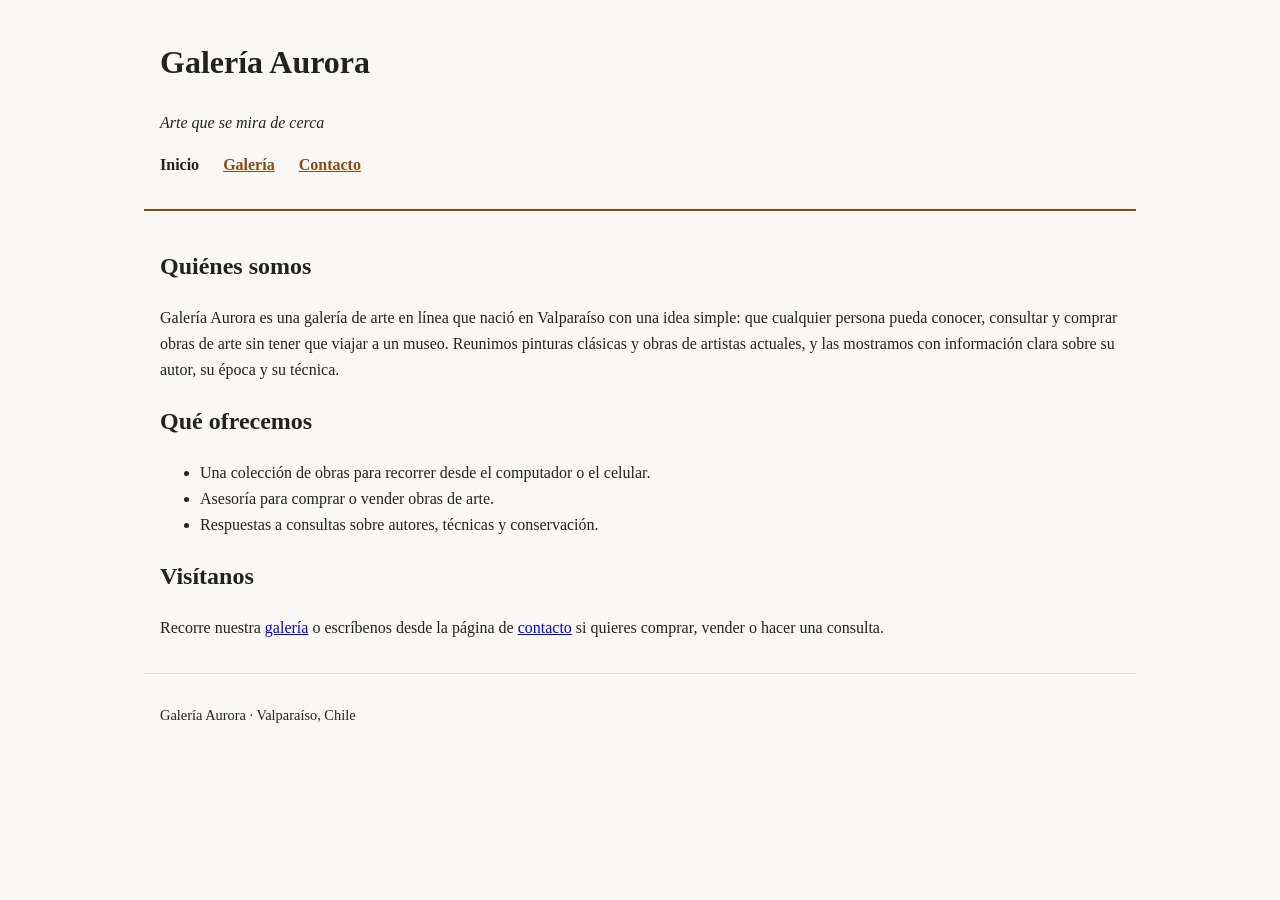
==== index.html @ aa17c571 "feat: sitio Galería Aurora (inicio, galería y contacto)" ====
<!DOCTYPE html>
<html lang="es">
<head>
  <meta charset="UTF-8">
  <meta name="viewport" content="width=device-width, initial-scale=1.0">
  <title>Galería Aurora | Inicio</title>
  <link rel="stylesheet" href="css/estilos.css">
</head>
<body>
  <header>
    <h1>Galería Aurora</h1>
    <p class="lema">Arte que se mira de cerca</p>
    <nav>
      <ul>
        <li><a href="index.html" aria-current="page">Inicio</a></li>
        <li><a href="galeria.html">Galería</a></li>
        <li><a href="contacto.html">Contacto</a></li>
      </ul>
    </nav>
  </header>

  <main>
    <section>
      <h2>Quiénes somos</h2>
      <p>
        Galería Aurora es una galería de arte en línea que nació en Valparaíso con una idea simple:
        que cualquier persona pueda conocer, consultar y comprar obras de arte sin tener que viajar
        a un museo. Reunimos pinturas clásicas y obras de artistas actuales, y las mostramos con
        información clara sobre su autor, su época y su técnica.
      </p>
    </section>

    <section>
      <h2>Qué ofrecemos</h2>
      <ul>
        <li>Una colección de obras para recorrer desde el computador o el celular.</li>
        <li>Asesoría para comprar o vender obras de arte.</li>
        <li>Respuestas a consultas sobre autores, técnicas y conservación.</li>
      </ul>
    </section>

    <section>
      <h2>Visítanos</h2>
      <p>
        Recorre nuestra <a href="galeria.html">galería</a> o escríbenos desde la página de
        <a href="contacto.html">contacto</a> si quieres comprar, vender o hacer una consulta.
      </p>
    </section>
  </main>

  <footer>
    <p>Galería Aurora · Valparaíso, Chile</p>
  </footer>
</body>
</html>
---- css/estilos.css ----
body {
  margin: 0;
  font-family: Georgia, "Times New Roman", serif;
  color: #222;
  background: #faf8f4;
  line-height: 1.6;
}

header, main, footer {
  max-width: 960px;
  margin: 0 auto;
  padding: 16px;
}

header {
  border-bottom: 2px solid #8a4a12;
}

.lema {
  margin-top: 0;
  font-style: italic;
}

nav ul {
  display: flex;
  gap: 24px;
  padding: 0;
  list-style: none;
}

nav a {
  color: #8a4a12;
  font-weight: bold;
}

nav a[aria-current="page"] {
  color: #222;
  text-decoration: none;
}

.obras {
  display: grid;
  grid-template-columns: repeat(auto-fit, minmax(220px, 1fr));
  gap: 24px;
}

figure {
  margin: 0;
}

figure img {
  width: 100%;
  height: 240px;
  object-fit: cover;
}

figcaption {
  font-size: 0.9em;
}

form {
  display: flex;
  flex-direction: column;
  gap: 8px;
  max-width: 480px;
}

input, select, textarea, button {
  font: inherit;
  padding: 8px;
}

button {
  align-self: flex-start;
  background: #8a4a12;
  color: #fff;
  border: none;
  cursor: pointer;
}

footer {
  font-size: 0.9em;
  border-top: 1px solid #ddd;
}
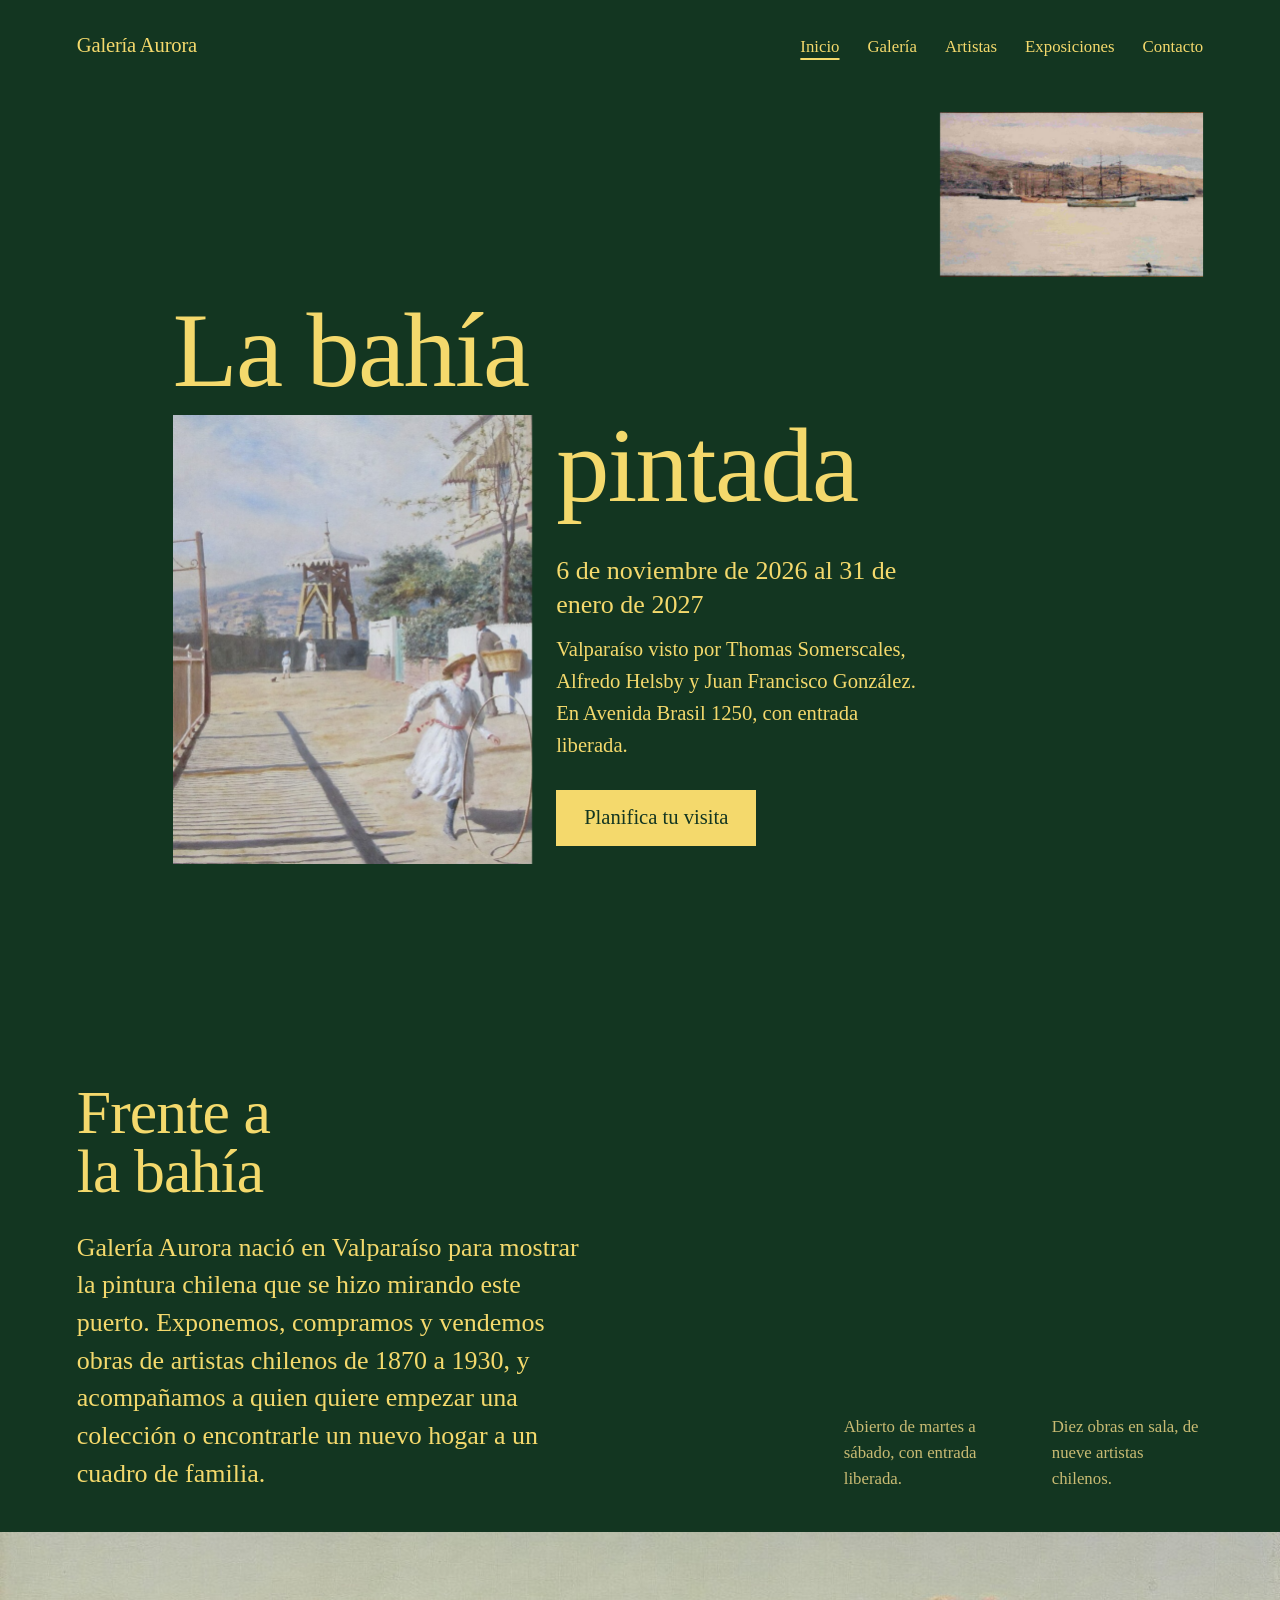
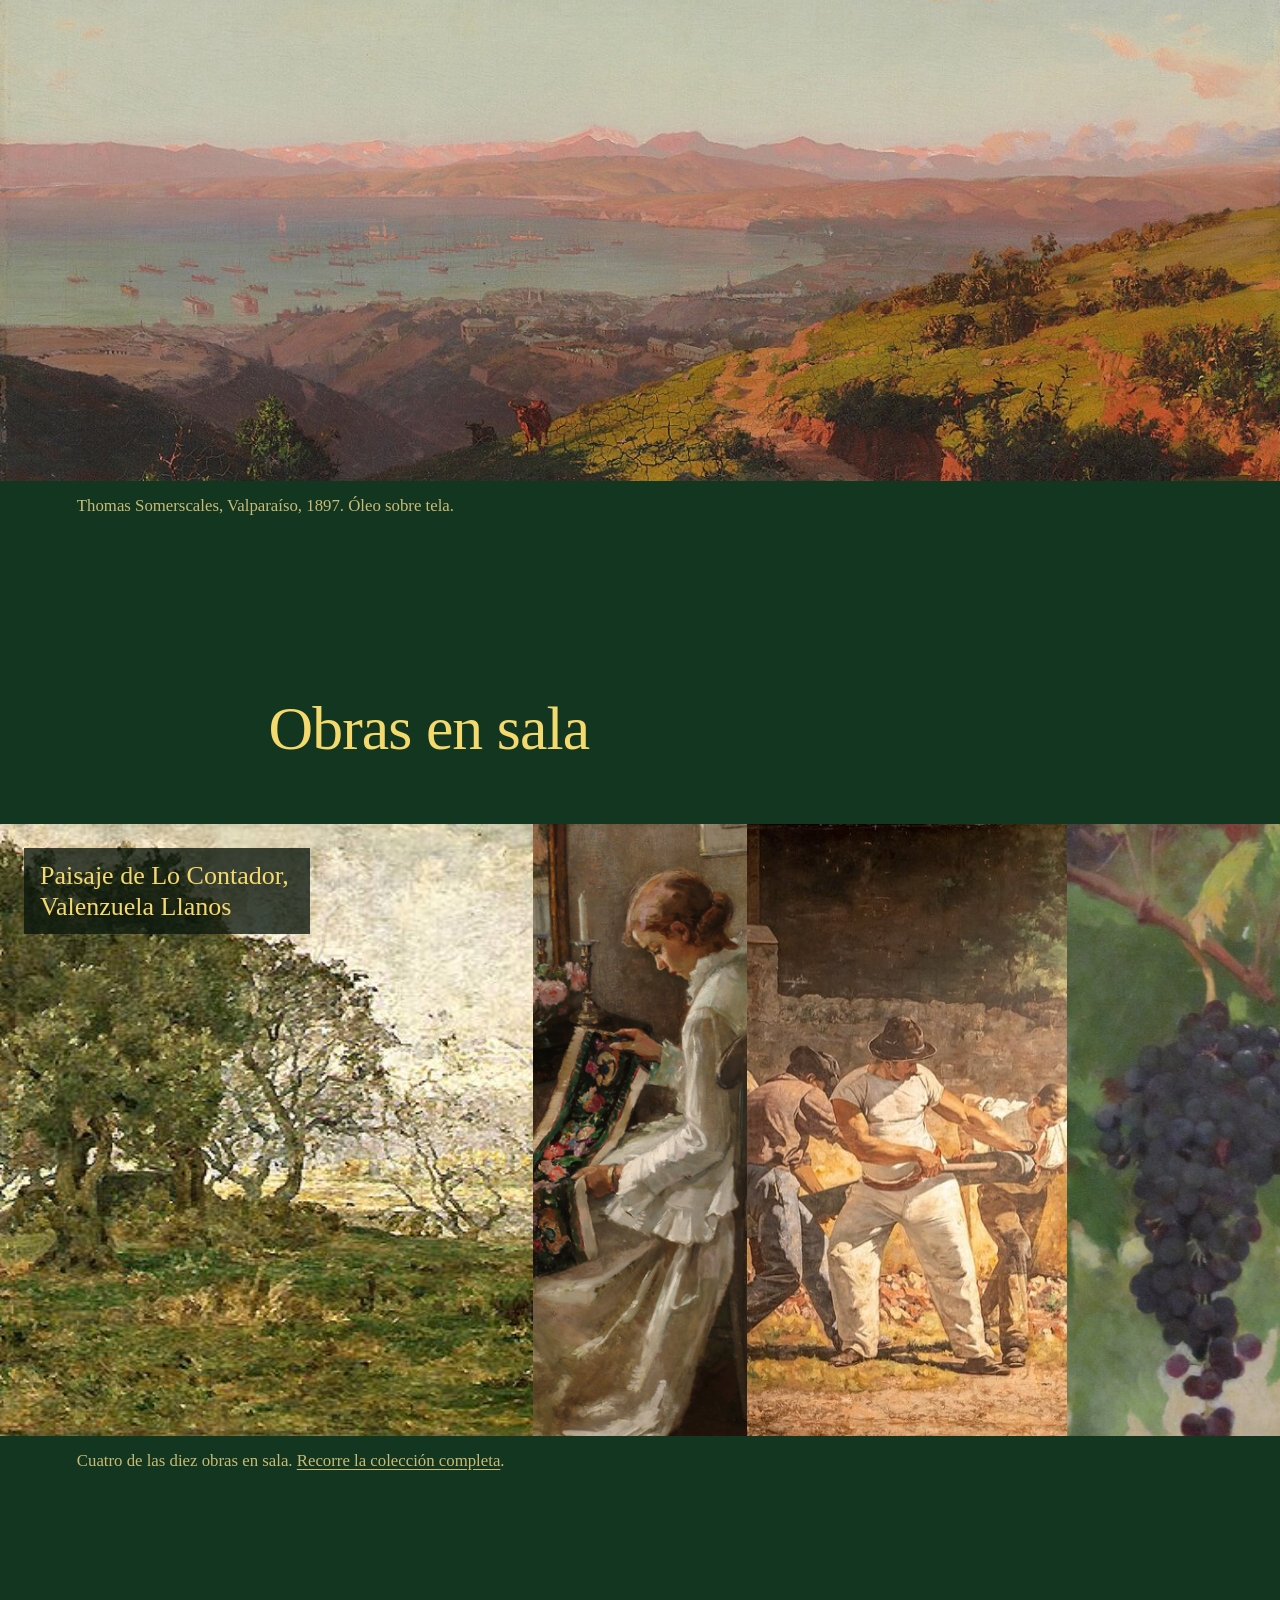
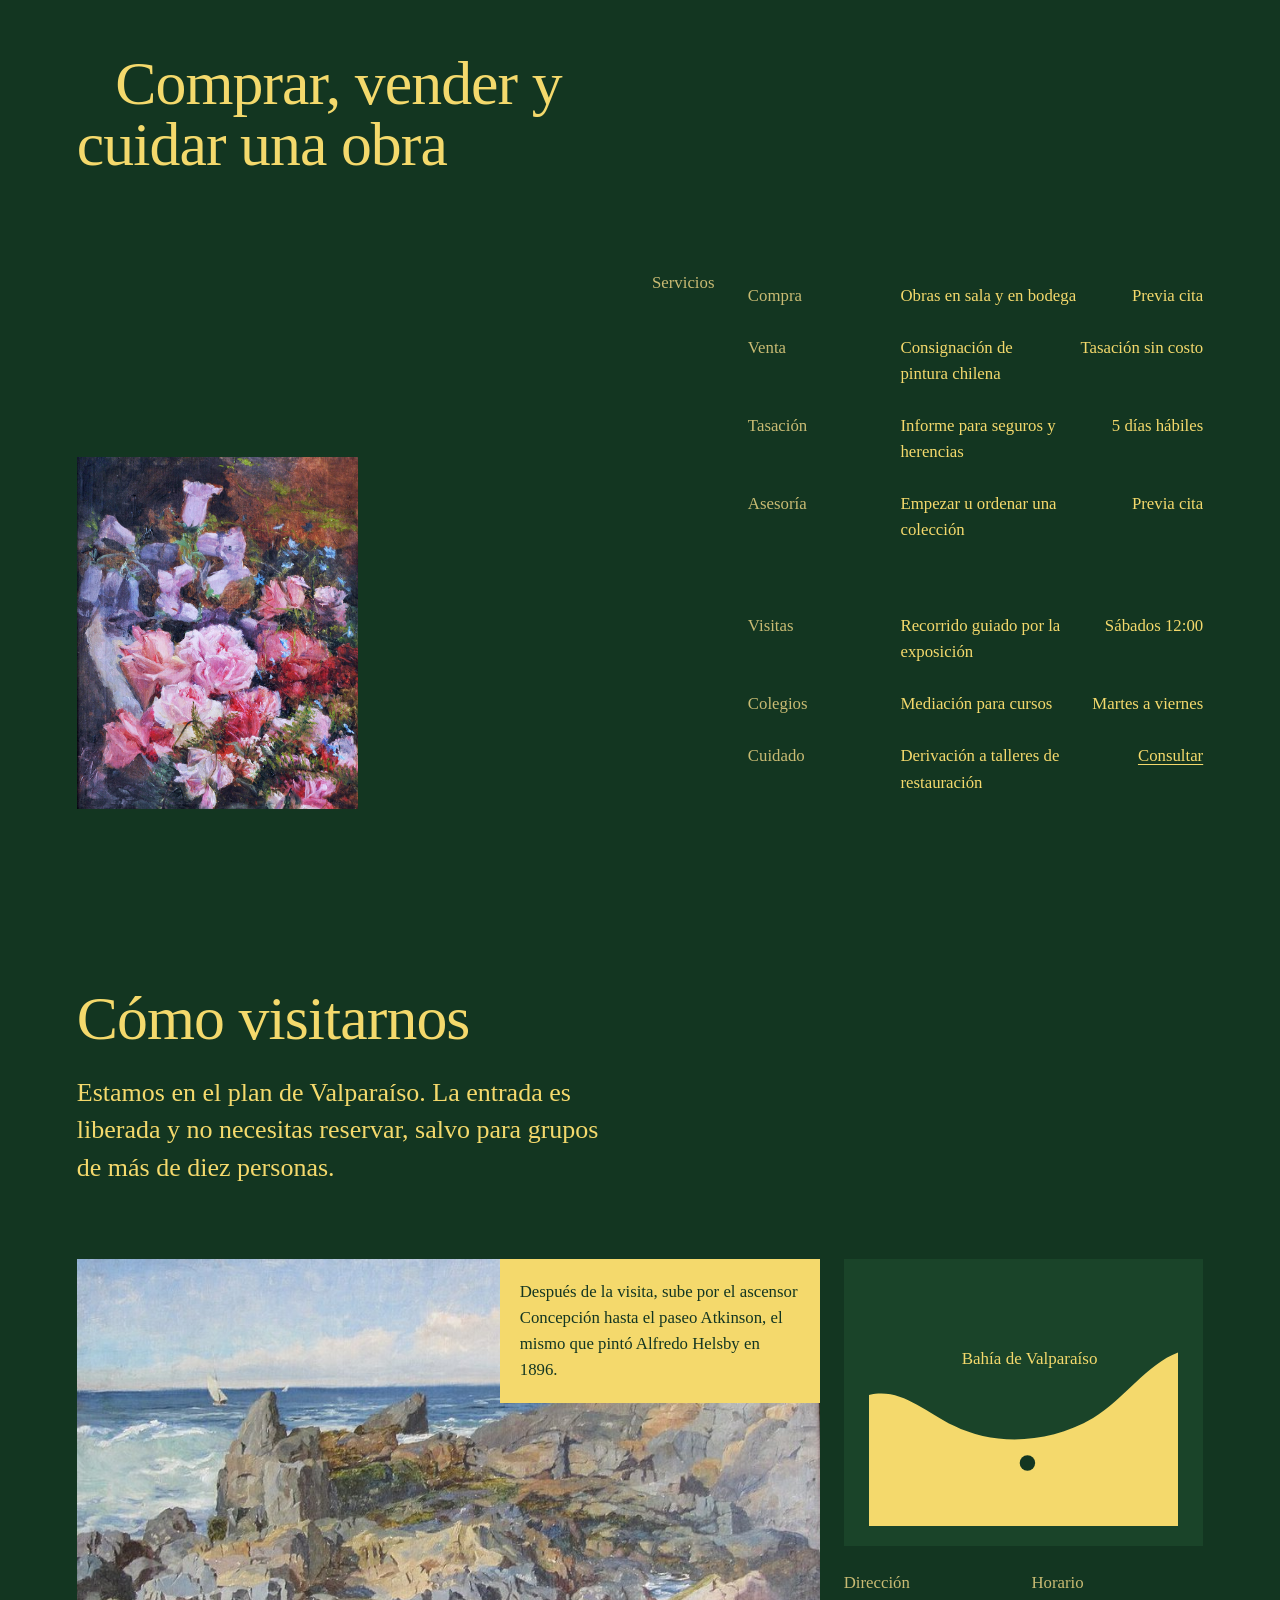
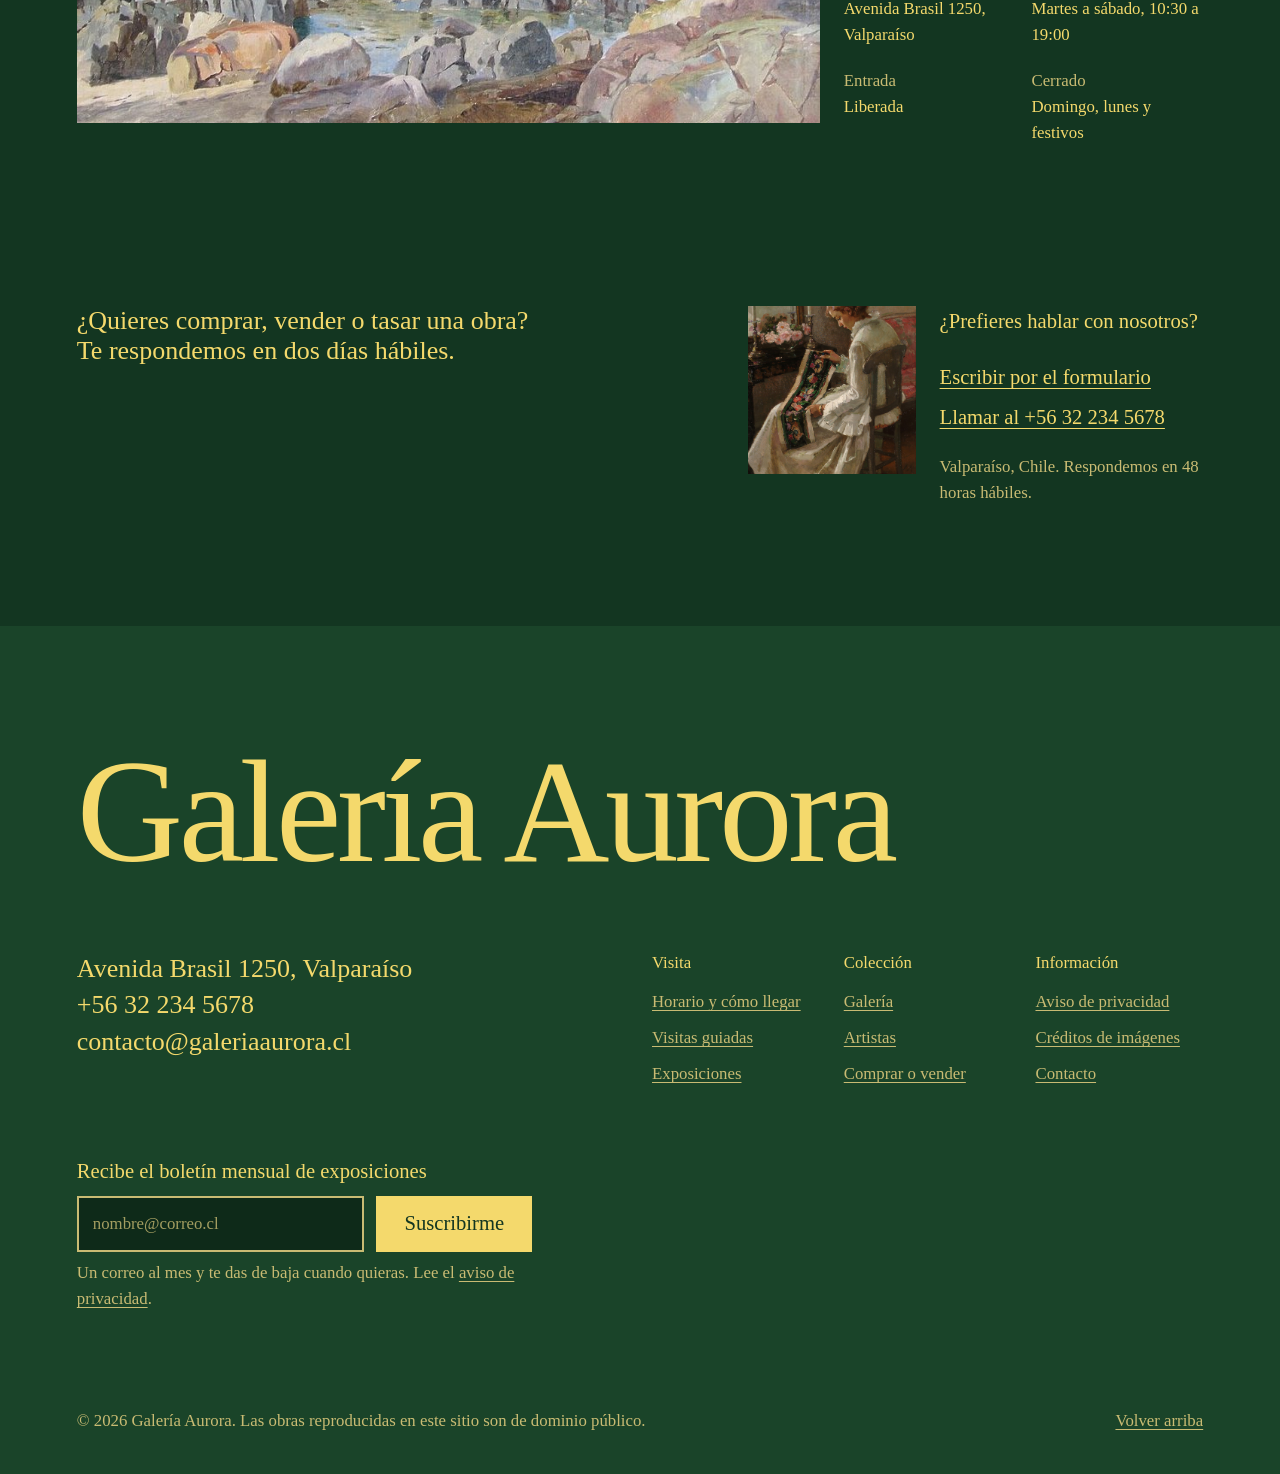
==== commit 2ee64119: "feat: sitio de cinco páginas con pintura chilena y formulario completo" ====
--- a/index.html
+++ b/index.html
@@ -3,53 +3,218 @@
 <head>
   <meta charset="UTF-8">
   <meta name="viewport" content="width=device-width, initial-scale=1.0">
+  <meta name="description" content="Galería Aurora, galería de pintura chilena en Valparaíso. Exposición actual: La bahía pintada, con obras de Somerscales, Helsby y Juan Francisco González.">
   <title>Galería Aurora | Inicio</title>
+  <link rel="preload" href="fuentes/sentient-300.woff2" as="font" type="font/woff2" crossorigin>
   <link rel="stylesheet" href="css/estilos.css">
 </head>
 <body>
-  <header>
-    <h1>Galería Aurora</h1>
-    <p class="lema">Arte que se mira de cerca</p>
-    <nav>
+  <a class="saltar" href="#contenido">Saltar al contenido</a>
+
+  <header class="barra" id="arriba">
+    <a class="marca" href="index.html">Galería Aurora</a>
+    <nav aria-label="Menú principal">
       <ul>
         <li><a href="index.html" aria-current="page">Inicio</a></li>
         <li><a href="galeria.html">Galería</a></li>
+        <li><a href="artistas.html">Artistas</a></li>
+        <li><a href="exposiciones.html">Exposiciones</a></li>
         <li><a href="contacto.html">Contacto</a></li>
       </ul>
     </nav>
   </header>
 
-  <main>
-    <section>
-      <h2>Quiénes somos</h2>
-      <p>
-        Galería Aurora es una galería de arte en línea que nació en Valparaíso con una idea simple:
-        que cualquier persona pueda conocer, consultar y comprar obras de arte sin tener que viajar
-        a un museo. Reunimos pinturas clásicas y obras de artistas actuales, y las mostramos con
-        información clara sobre su autor, su época y su técnica.
-      </p>
-    </section>
-
-    <section>
-      <h2>Qué ofrecemos</h2>
-      <ul>
-        <li>Una colección de obras para recorrer desde el computador o el celular.</li>
-        <li>Asesoría para comprar o vender obras de arte.</li>
-        <li>Respuestas a consultas sobre autores, técnicas y conservación.</li>
+  <main id="contenido">
+    <!-- Portada: la exposición actual responde qué, cuándo y dónde -->
+    <section class="portada grid" aria-labelledby="titulo-portada">
+      <img class="portada-chica" src="img/gonzalez-valparaiso.jpg" width="800" height="416"
+        alt="Valparaíso, de Juan Francisco González: la bahía en calma con veleros anclados frente a los cerros, en tonos claros de rosa y gris">
+      <h1 id="titulo-portada">
+        <span class="linea"><span>La bahía</span></span>
+        <span class="linea linea-2"><span>pintada</span></span>
+      </h1>
+      <img class="portada-alta" src="img/helsby-paseo-atkinson.jpg" width="1200" height="900"
+        alt="El paseo Atkinson, de Alfredo Helsby: una niña de vestido blanco juega con un aro en un paseo soleado con baranda de fierro y la bahía al fondo">
+      <div class="portada-texto">
+        <p class="portada-fecha">6 de noviembre de 2026 al 31 de enero de 2027</p>
+        <p>Valparaíso visto por Thomas Somerscales, Alfredo Helsby y Juan Francisco González. En Avenida Brasil 1250, con entrada liberada.</p>
+        <a class="boton" href="#visita">Planifica tu visita</a>
+      </div>
+    </section>
+
+    <!-- Quiénes somos -->
+    <section class="intro entra" aria-labelledby="quienes">
+      <h2 id="quienes">Frente a la bahía</h2>
+      <div class="intro-cuerpo">
+        <p>
+          Galería Aurora nació en Valparaíso para mostrar la pintura chilena que se hizo mirando este puerto.
+          Exponemos, compramos y vendemos obras de artistas chilenos de 1870 a 1930, y acompañamos a quien
+          quiere empezar una colección o encontrarle un nuevo hogar a un cuadro de familia.
+        </p>
+        <ul class="intro-notas">
+          <li>Abierto de martes a sábado, con entrada liberada.</li>
+          <li>Diez obras en sala, de nueve artistas chilenos.</li>
+        </ul>
+      </div>
+      <figure class="panorama">
+        <img src="img/somerscales-valparaiso.jpg" width="1200" height="766" loading="lazy"
+          alt="Valparaíso, de Thomas Somerscales: vista desde los cerros al atardecer, con la ciudad y los barcos de la bahía bajo una cordillera rosada">
+        <figcaption>Thomas Somerscales, Valparaíso, 1897. Óleo sobre tela.</figcaption>
+      </figure>
+    </section>
+
+    <!-- Obras en sala -->
+    <section class="en-sala" aria-labelledby="titulo-sala">
+      <div class="grid entra">
+        <h2 id="titulo-sala">Obras en sala</h2>
+      </div>
+      <ul class="banda">
+        <li>
+          <a href="galeria.html#lo-contador">
+            <img src="img/valenzuela-llanos-lo-contador.jpg" width="652" height="365" loading="lazy"
+              alt="Paisaje de Lo Contador, de Alberto Valenzuela Llanos: árboles frondosos sobre un prado verde bajo un cielo nublado">
+          </a>
+          <p class="banda-titulo" aria-hidden="true">Paisaje de Lo Contador, Valenzuela Llanos</p>
+        </li>
+        <li>
+          <a href="galeria.html#bordadora">
+            <img src="img/magdalena-mira-bordadora.jpg" width="445" height="650" loading="lazy"
+              alt="La bordadora, de Magdalena Mira: una joven de vestido blanco, sentada de perfil, borda una tela negra con flores">
+          </a>
+        </li>
+        <li>
+          <a href="galeria.html#canteros">
+            <img src="img/lira-los-canteros.jpg" width="1070" height="646" loading="lazy"
+              alt="Los canteros, de Pedro Lira: hombres mueven bloques de piedra con una carretilla y una palanca junto a un muro, bajo el sol">
+          </a>
+        </li>
+        <li>
+          <a href="galeria.html#uvas">
+            <img src="img/celia-castro-uvas.jpg" width="615" height="800" loading="lazy"
+              alt="Uvas, de Celia Castro: un racimo de uvas negras cuelga de una parra entre hojas verdes">
+          </a>
+        </li>
       </ul>
-    </section>
-
-    <section>
-      <h2>Visítanos</h2>
-      <p>
-        Recorre nuestra <a href="galeria.html">galería</a> o escríbenos desde la página de
-        <a href="contacto.html">contacto</a> si quieres comprar, vender o hacer una consulta.
-      </p>
+      <p class="banda-pie">Cuatro de las diez obras en sala. <a href="galeria.html">Recorre la colección completa</a>.</p>
+    </section>
+
+    <!-- Servicios -->
+    <section class="servicios grid entra" aria-labelledby="titulo-servicios">
+      <h2 id="titulo-servicios">Comprar, vender y cuidar una obra</h2>
+      <img class="servicios-foto" src="img/aurora-mira-rosas.jpg" width="900" height="1287" loading="lazy"
+        alt="Rosas y campánulas, de Aurora Mira: un ramo de rosas rosadas y rojas con campánulas lilas sobre un fondo oscuro">
+      <p class="servicios-rotulo">Servicios</p>
+      <ul class="filas">
+        <li><span class="tipo">Compra</span><span>Obras en sala y en bodega</span><span class="valor">Previa cita</span></li>
+        <li><span class="tipo">Venta</span><span>Consignación de pintura chilena</span><span class="valor">Tasación sin costo</span></li>
+        <li><span class="tipo">Tasación</span><span>Informe para seguros y herencias</span><span class="valor">5 días hábiles</span></li>
+        <li><span class="tipo">Asesoría</span><span>Empezar u ordenar una colección</span><span class="valor">Previa cita</span></li>
+        <li><span class="tipo">Visitas</span><span>Recorrido guiado por la exposición</span><span class="valor">Sábados 12:00</span></li>
+        <li><span class="tipo">Colegios</span><span>Mediación para cursos</span><span class="valor">Martes a viernes</span></li>
+        <li><span class="tipo">Cuidado</span><span>Derivación a talleres de restauración</span><span class="valor"><a href="contacto.html">Consultar</a></span></li>
+      </ul>
+    </section>
+
+    <!-- Visita -->
+    <section class="visita grid entra" id="visita" aria-labelledby="titulo-visita">
+      <h2 id="titulo-visita">Cómo visitarnos</h2>
+      <p class="visita-lead">Estamos en el plan de Valparaíso. La entrada es liberada y no necesitas reservar, salvo para grupos de más de diez personas.</p>
+      <figure class="visita-foto">
+        <img src="img/valenzuela-llanos-marina.jpg" width="868" height="595" loading="lazy"
+          alt="Marina de Valparaíso, de Alberto Valenzuela Llanos: rocas grises y rosadas en la orilla, olas y un velero en el mar azul">
+        <p>Después de la visita, sube por el ascensor Concepción hasta el paseo Atkinson, el mismo que pintó Alfredo Helsby en 1896.</p>
+      </figure>
+      <div class="visita-lado">
+        <div class="mapa">
+          <svg viewBox="0 0 400 320" role="img" aria-labelledby="mapa-titulo">
+            <title id="mapa-titulo">Mapa simple de la bahía de Valparaíso con la ubicación de la galería en el plan</title>
+            <path d="M0 320 L0 150 C40 140 70 170 110 190 C160 215 230 215 290 180 C330 155 360 110 400 95 L400 320 Z" fill="#f4d96c"/>
+            <circle cx="205" cy="238" r="10" fill="#133621"/>
+            <text x="120" y="110" fill="#f4d96c" font-size="22" font-family="Sentient, Georgia, serif">Bahía de Valparaíso</text>
+          </svg>
+        </div>
+        <dl class="datos">
+          <div>
+            <dt>Dirección</dt>
+            <dd>Avenida Brasil 1250, Valparaíso</dd>
+          </div>
+          <div>
+            <dt>Horario</dt>
+            <dd>Martes a sábado, 10:30 a 19:00</dd>
+          </div>
+          <div>
+            <dt>Entrada</dt>
+            <dd>Liberada</dd>
+          </div>
+          <div>
+            <dt>Cerrado</dt>
+            <dd>Domingo, lunes y festivos</dd>
+          </div>
+        </dl>
+      </div>
+    </section>
+
+    <!-- Cierre con contacto -->
+    <section class="cierre grid entra" aria-label="Contacto rápido">
+      <p class="cierre-frase">¿Quieres comprar, vender o tasar una obra? Te respondemos en dos días hábiles.</p>
+      <img src="img/magdalena-mira-bordadora.jpg" width="445" height="650" loading="lazy"
+        alt="Detalle de La bordadora, de Magdalena Mira">
+      <div class="cierre-enlaces">
+        <p>¿Prefieres hablar con nosotros?</p>
+        <a href="contacto.html#formulario">Escribir por el formulario</a><br>
+        <a href="tel:+56322345678">Llamar al +56 32 234 5678</a>
+        <p class="chico">Valparaíso, Chile. Respondemos en 48 horas hábiles.</p>
+      </div>
     </section>
   </main>
 
-  <footer>
-    <p>Galería Aurora · Valparaíso, Chile</p>
+  <footer class="pie">
+    <p class="pie-nombre">Galería Aurora</p>
+    <div class="pie-fila">
+      <address class="pie-lugares">
+        <a href="https://www.google.com/maps/search/?api=1&amp;query=Avenida+Brasil+1250+Valparaiso">Avenida Brasil 1250, Valparaíso</a><br>
+        <a href="tel:+56322345678">+56 32 234 5678</a><br>
+        <a href="mailto:contacto@galeriaaurora.cl">contacto@galeriaaurora.cl</a>
+      </address>
+      <div class="pie-cols">
+        <div>
+          <h2>Visita</h2>
+          <ul>
+            <li><a href="index.html#visita">Horario y cómo llegar</a></li>
+            <li><a href="exposiciones.html#agenda">Visitas guiadas</a></li>
+            <li><a href="exposiciones.html">Exposiciones</a></li>
+          </ul>
+        </div>
+        <div>
+          <h2>Colección</h2>
+          <ul>
+            <li><a href="galeria.html">Galería</a></li>
+            <li><a href="artistas.html">Artistas</a></li>
+            <li><a href="contacto.html#formulario">Comprar o vender</a></li>
+          </ul>
+        </div>
+        <div>
+          <h2>Información</h2>
+          <ul>
+            <li><a href="contacto.html#privacidad">Aviso de privacidad</a></li>
+            <li><a href="galeria.html#creditos">Créditos de imágenes</a></li>
+            <li><a href="contacto.html">Contacto</a></li>
+          </ul>
+        </div>
+      </div>
+      <form class="boletin" action="#" method="post">
+        <label for="boletin-correo">Recibe el boletín mensual de exposiciones</label>
+        <div class="boletin-fila">
+          <input type="email" id="boletin-correo" name="boletin-correo" autocomplete="email" placeholder="nombre@correo.cl" required>
+          <button class="boton" type="submit">Suscribirme</button>
+        </div>
+        <p class="chico">Un correo al mes y te das de baja cuando quieras. Lee el <a href="contacto.html#privacidad">aviso de privacidad</a>.</p>
+      </form>
+    </div>
+    <div class="pie-legal">
+      <p>© 2026 Galería Aurora. Las obras reproducidas en este sitio son de dominio público.</p>
+      <a href="#arriba">Volver arriba</a>
+    </div>
   </footer>
 </body>
 </html>
--- a/css/estilos.css
+++ b/css/estilos.css
@@ -1,84 +1,1547 @@
+/* Galería Aurora — hoja de estilos única para las 5 páginas.
+   Paleta: verde de sala y dorado de marco, como un salón de pintura del siglo XIX. */
+
+@font-face {
+  font-family: "Sentient";
+  src: url("../fuentes/sentient-300.woff2") format("woff2");
+  font-weight: 300;
+  font-display: swap;
+}
+
+@font-face {
+  font-family: "Sentient";
+  src: url("../fuentes/sentient-400.woff2") format("woff2");
+  font-weight: 400;
+  font-display: swap;
+}
+
+@font-face {
+  font-family: "Sentient";
+  src: url("../fuentes/sentient-500.woff2") format("woff2");
+  font-weight: 500;
+  font-display: swap;
+}
+
+/* ---------- Tokens ---------- */
+:root {
+  --bg: #133621;
+  --surface: #1a4429;
+  --field: #0e2a19;
+  --ink: #f4d96c;
+  --muted: #c9bb73;
+  --accent: #f4d96c;
+  --accent-ink: #133621;
+  --error: #ffb59e;
+
+  --step-small: clamp(1rem, 0.97rem + 0.1vw, 1.0625rem);
+  --step-body: clamp(1.125rem, 1.05rem + 0.3vw, 1.3125rem);
+  --step-lead: clamp(1.25rem, 1.1rem + 0.7vw, 1.625rem);
+  --step-head: clamp(2rem, 1.3rem + 3.2vw, 4rem);
+  --step-display: clamp(3.5rem, 8.3vw, 8rem);
+
+  --margin: 6vw;
+  --gap: 24px;
+  --section: clamp(120px, 14vw, 200px);
+  --ease: cubic-bezier(0.16, 1, 0.3, 1);
+  color-scheme: dark;
+}
+
+/* ---------- Base ---------- */
+*,
+*::before,
+*::after {
+  box-sizing: border-box;
+}
+
+html {
+  scroll-behavior: smooth;
+}
+
 body {
   margin: 0;
-  font-family: Georgia, "Times New Roman", serif;
-  color: #222;
-  background: #faf8f4;
-  line-height: 1.6;
-}
-
-header, main, footer {
-  max-width: 960px;
-  margin: 0 auto;
-  padding: 16px;
-}
-
-header {
-  border-bottom: 2px solid #8a4a12;
-}
-
-.lema {
-  margin-top: 0;
-  font-style: italic;
-}
-
-nav ul {
+  background: var(--bg);
+  color: var(--ink);
+  font-family: "Sentient", Georgia, "Times New Roman", serif;
+  font-size: var(--step-body);
+  font-weight: 400;
+  line-height: 1.55;
+  -webkit-font-smoothing: antialiased;
+}
+
+img {
+  display: block;
+  max-width: 100%;
+  height: auto;
+}
+
+h1,
+h2,
+h3 {
+  margin: 0;
+  font-weight: 300;
+  line-height: 1;
+  letter-spacing: -0.015em;
+}
+
+p,
+ul,
+ol,
+figure,
+dl,
+dd {
+  margin: 0;
+}
+
+a {
+  color: inherit;
+  text-underline-offset: 0.2em;
+  text-decoration-thickness: 1px;
+  transition: opacity 200ms var(--ease);
+}
+
+a:hover {
+  opacity: 0.75;
+}
+
+:focus-visible {
+  outline: 3px solid var(--ink);
+  outline-offset: 4px;
+}
+
+::selection {
+  background: var(--ink);
+  color: var(--bg);
+}
+
+.saltar {
+  position: absolute;
+  left: var(--margin);
+  top: -100px;
+  padding: 12px 20px;
+  background: var(--ink);
+  color: var(--bg);
+  z-index: 10;
+}
+
+.saltar:focus {
+  top: 12px;
+}
+
+.chico {
+  font-size: var(--step-small);
+  color: var(--muted);
+}
+
+.grid {
+  display: grid;
+  grid-template-columns: repeat(12, minmax(0, 1fr));
+  column-gap: var(--gap);
+  padding-inline: var(--margin);
+}
+
+/* ---------- Botón (uno solo en todo el sitio, esquinas rectas) ---------- */
+.boton {
+  display: inline-flex;
+  align-items: center;
+  min-height: 48px;
+  padding: 12px 28px;
+  border: 0;
+  background: var(--accent);
+  color: var(--accent-ink);
+  font: inherit;
+  font-weight: 500;
+  text-decoration: none;
+  cursor: pointer;
+  transition: transform 200ms var(--ease), opacity 200ms var(--ease);
+}
+
+.boton:hover {
+  opacity: 0.88;
+}
+
+.boton:active {
+  transform: translateY(2px);
+}
+
+/* ---------- Barra de navegación ---------- */
+.barra {
   display: flex;
-  gap: 24px;
+  flex-wrap: wrap;
+  align-items: baseline;
+  justify-content: space-between;
+  gap: 12px 32px;
+  padding: 24px var(--margin);
+  font-size: var(--step-small);
+}
+
+.marca {
+  font-size: var(--step-body);
+  font-weight: 500;
+  text-decoration: none;
+  letter-spacing: -0.01em;
+}
+
+.barra ul {
+  display: flex;
+  flex-wrap: wrap;
+  gap: 4px 28px;
   padding: 0;
   list-style: none;
 }
 
-nav a {
-  color: #8a4a12;
-  font-weight: bold;
-}
-
-nav a[aria-current="page"] {
-  color: #222;
+.barra nav a {
+  display: inline-block;
+  padding: 10px 0;
   text-decoration: none;
-}
-
-.obras {
+  font-size: var(--step-small);
+}
+
+.barra nav a[aria-current="page"] {
+  text-decoration: underline;
+  text-decoration-thickness: 2px;
+  text-underline-offset: 0.35em;
+}
+
+/* ---------- Portada de inicio ---------- */
+.portada {
+  min-height: calc(100svh - 90px);
+  grid-template-rows: auto auto 1fr;
+  align-content: start;
+  padding-top: 2vh;
+  overflow: hidden;
+}
+
+.portada-chica {
+  grid-column: 10 / 13;
+  grid-row: 1;
+  width: 100%;
+  aspect-ratio: 16 / 10;
+  object-fit: cover;
+  margin-bottom: 20px;
+}
+
+.portada h1 {
+  grid-column: 2 / 13;
+  grid-row: 2;
+  font-size: var(--step-display);
+}
+
+.linea {
+  display: block;
+  overflow: hidden;
+  padding-bottom: 0.08em;
+}
+
+.linea > span {
+  display: inline-block;
+}
+
+.linea-2 {
+  /* el segundo renglón parte en la columna 6 de la grilla */
+  padding-left: calc((100% + var(--gap)) / 11 * 4);
+}
+
+.portada-alta {
+  grid-column: 2 / 6;
+  grid-row: 3;
+  align-self: start;
+  width: 100%;
+  aspect-ratio: 4 / 5;
+  object-fit: cover;
+  object-position: 70% 50%;
+  margin-top: calc(var(--step-display) * -1.05);
+}
+
+.portada-texto {
+  grid-column: 6 / 12;
+  grid-row: 3;
+  padding-top: 28px;
+  max-width: 36ch;
+}
+
+.portada-fecha {
+  font-size: var(--step-lead);
+  font-weight: 500;
+  line-height: 1.3;
+  margin-bottom: 12px;
+}
+
+.portada-texto p + p {
+  margin-bottom: 28px;
+}
+
+/* ---------- Introducción con panorama ---------- */
+.intro {
+  padding-top: var(--section);
+}
+
+.intro h2 {
+  padding-inline: var(--margin);
+  font-size: var(--step-head);
+  line-height: 0.95;
+  max-width: 12ch;
+}
+
+.intro-cuerpo {
   display: grid;
-  grid-template-columns: repeat(auto-fit, minmax(220px, 1fr));
-  gap: 24px;
-}
-
-figure {
+  grid-template-columns: repeat(12, minmax(0, 1fr));
+  column-gap: var(--gap);
+  padding-inline: var(--margin);
+  margin-top: 28px;
+}
+
+.intro-cuerpo > p {
+  grid-column: 1 / 8;
+  font-size: var(--step-lead);
+  line-height: 1.45;
+  max-width: 40ch;
+}
+
+.intro-notas {
+  grid-column: 9 / 13;
+  align-self: end;
+  display: flex;
+  gap: 48px;
+  padding: 0;
+  list-style: none;
+}
+
+.intro-notas li {
+  max-width: 160px;
+  font-size: var(--step-small);
+  color: var(--muted);
+}
+
+.panorama {
+  margin-top: 40px;
+}
+
+.panorama img {
+  width: 100%;
+  aspect-ratio: 21 / 9;
+  object-fit: cover;
+  object-position: 50% 60%;
+}
+
+.panorama figcaption,
+.banda-pie {
+  padding: 12px var(--margin) 0;
+  font-size: var(--step-small);
+  color: var(--muted);
+}
+
+/* ---------- Banda de paneles desiguales ---------- */
+.en-sala {
+  padding-top: var(--section);
+}
+
+.en-sala h2 {
+  grid-column: 3 / 13;
+  font-size: var(--step-head);
+  margin-bottom: 64px;
+}
+
+.banda {
+  display: flex;
+  height: 68svh;
+  min-height: 420px;
   margin: 0;
-}
-
-figure img {
+  padding: 0;
+  list-style: none;
+}
+
+.banda li {
+  position: relative;
+  min-width: 0;
+  overflow: hidden;
+  transition: flex-grow 500ms var(--ease);
+}
+
+.banda li:nth-child(1) { flex: 5 1 0; }
+.banda li:nth-child(2) { flex: 2 1 0; }
+.banda li:nth-child(3) { flex: 3 1 0; }
+.banda li:nth-child(4) { flex: 2 1 0; }
+
+@media (hover: hover) {
+  .banda li:hover {
+    flex-grow: 6;
+  }
+}
+
+.banda a,
+.banda img {
+  display: block;
   width: 100%;
-  height: 240px;
+  height: 100%;
+}
+
+.banda img {
   object-fit: cover;
 }
 
-figcaption {
-  font-size: 0.9em;
-}
-
-form {
+.banda-titulo {
+  position: absolute;
+  top: 24px;
+  left: 24px;
+  max-width: 22ch;
+  padding: 12px 16px;
+  background: rgba(10, 22, 14, 0.78);
+  font-size: var(--step-lead);
+  line-height: 1.2;
+}
+
+/* ---------- Lista de servicios ---------- */
+.servicios {
+  padding-top: var(--section);
+  align-items: end;
+}
+
+.servicios h2 {
+  grid-column: 1 / 13;
+  font-size: var(--step-head);
+  line-height: 0.98;
+  text-indent: 3vw;
+  max-width: 18ch;
+  margin-bottom: 96px;
+}
+
+.servicios-foto {
+  grid-column: 1 / 5;
+  grid-row: 2;
+  width: 22vw;
+  aspect-ratio: 4 / 5;
+  object-fit: cover;
+}
+
+.servicios-rotulo {
+  grid-column: 7 / 8;
+  grid-row: 2;
+  align-self: start;
+  font-size: var(--step-small);
+  color: var(--muted);
+}
+
+.filas {
+  grid-column: 8 / 13;
+  grid-row: 2;
+  padding: 0;
+  list-style: none;
+  font-size: var(--step-small);
+}
+
+.filas li {
+  display: grid;
+  grid-template-columns: 30% 1fr auto;
+  gap: 16px;
+  padding-block: 13px;
+}
+
+.filas li:nth-child(5) {
+  margin-top: 44px;
+}
+
+.filas .tipo {
+  color: var(--muted);
+}
+
+.filas .valor {
+  text-align: right;
+}
+
+/* ---------- Visita ---------- */
+.visita {
+  padding-top: var(--section);
+}
+
+.visita h2 {
+  grid-column: 1 / 13;
+  font-size: var(--step-head);
+}
+
+.visita-lead {
+  grid-column: 1 / 7;
+  margin-top: 24px;
+  font-size: var(--step-lead);
+  line-height: 1.45;
+}
+
+.visita-foto {
+  grid-column: 1 / 9;
+  position: relative;
+  margin-top: 72px;
+}
+
+.visita-foto img {
+  width: 100%;
+  aspect-ratio: 16 / 10;
+  object-fit: cover;
+}
+
+.visita-foto p {
+  position: absolute;
+  top: 0;
+  right: 0;
+  width: 320px;
+  padding: 20px;
+  background: var(--ink);
+  color: var(--bg);
+  font-size: var(--step-small);
+}
+
+.visita-lado {
+  grid-column: 9 / 13;
+  margin-top: 72px;
+}
+
+.mapa {
+  background: var(--surface);
+  aspect-ratio: 4 / 3.2;
+  display: grid;
+  place-items: center;
+}
+
+.mapa svg {
+  width: 86%;
+  height: auto;
+}
+
+.datos {
+  display: grid;
+  grid-template-columns: 1fr 1fr;
+  gap: 20px 16px;
+  margin-top: 24px;
+  font-size: var(--step-small);
+}
+
+.datos dt {
+  font-size: var(--step-small);
+  color: var(--muted);
+}
+
+/* ---------- Banda de contacto ---------- */
+.cierre {
+  padding-top: 160px;
+  padding-bottom: 120px;
+  align-items: start;
+}
+
+.cierre-frase {
+  grid-column: 1 / 6;
+  font-size: var(--step-lead);
+  line-height: 1.15;
+}
+
+.cierre img {
+  grid-column: 8 / 10;
+  width: 100%;
+  max-width: 170px;
+  aspect-ratio: 1;
+  object-fit: cover;
+}
+
+.cierre-enlaces {
+  grid-column: 10 / 13;
+}
+
+.cierre-enlaces p:first-child {
+  font-weight: 500;
+  margin-bottom: 20px;
+}
+
+.cierre-enlaces a {
+  display: inline-block;
+  padding-block: 4px;
+}
+
+.cierre-enlaces .chico {
+  margin-top: 16px;
+}
+
+/* ---------- Encabezado de páginas interiores ---------- */
+.cabecera {
+  padding-top: 8vh;
+  padding-bottom: 72px;
+  align-items: end;
+}
+
+.cabecera h1 {
+  grid-column: 1 / 8;
+  font-size: var(--step-display);
+}
+
+.cabecera p {
+  grid-column: 8 / 13;
+  font-size: var(--step-lead);
+  line-height: 1.4;
+}
+
+/* ---------- Galería: pares escalonados ---------- */
+.sala {
+  padding-bottom: var(--section);
+}
+
+.sala h2 {
+  grid-column: 1 / 13;
+  font-size: var(--step-head);
+  margin-top: 96px;
+  margin-bottom: 48px;
+}
+
+.sala h2:first-child {
+  margin-top: 40px;
+}
+
+.obra {
+  margin-bottom: 10vh;
+}
+
+.obra img {
+  width: 100%;
+  object-fit: cover;
+}
+
+.obra figcaption {
+  margin-top: 10px;
+  font-size: var(--step-small);
+  color: var(--muted);
+  line-height: 1.45;
+}
+
+.obra figcaption strong {
+  display: block;
+  color: var(--ink);
+  font-size: var(--step-small);
+  font-weight: 500;
+}
+
+.obra-a { grid-column: 1 / 5; }
+.obra-b { grid-column: 7 / 13; margin-top: 16vh; }
+.obra-c { grid-column: 6 / 12; }
+.obra-d { grid-column: 2 / 5; margin-top: 12vh; }
+.obra-ancha { grid-column: 1 / 13; }
+.obra-ancha img { aspect-ratio: 21 / 9; }
+
+/* proporción del recorte según la forma del cuadro */
+.obra.vertical img { aspect-ratio: 3 / 4; }
+.obra.horizontal img { aspect-ratio: 3 / 2; }
+
+.obra a {
+  display: inline-block;
+  margin-top: 6px;
+  color: var(--ink);
+  font-size: var(--step-small);
+}
+
+.creditos {
+  padding-bottom: var(--section);
+}
+
+.creditos h2 {
+  grid-column: 1 / 5;
+  font-size: var(--step-lead);
+  font-weight: 400;
+}
+
+.creditos ul {
+  grid-column: 5 / 13;
+  padding: 0;
+  list-style: none;
+  font-size: var(--step-small);
+  color: var(--muted);
+  columns: 2;
+  column-gap: var(--gap);
+}
+
+.creditos li {
+  break-inside: avoid;
+  margin-bottom: 10px;
+}
+
+/* ---------- Artistas ---------- */
+.nomina {
+  padding-bottom: var(--section);
+}
+
+.nomina-rotulo {
+  grid-column: 7 / 8;
+  font-size: var(--step-small);
+  color: var(--muted);
+}
+
+.nomina ul {
+  grid-column: 8 / 13;
+  padding: 0;
+  list-style: none;
+  font-size: var(--step-small);
+}
+
+.nomina li a {
+  display: grid;
+  grid-template-columns: 1fr auto;
+  gap: 16px;
+  padding-block: 13px;
+  text-decoration: none;
+}
+
+.nomina li span {
+  color: var(--muted);
+}
+
+.nomina-foto {
+  grid-column: 1 / 5;
+  grid-row: 1;
+  align-self: end;
+  width: 100%;
+  aspect-ratio: 4 / 5;
+  object-fit: cover;
+}
+
+.artista {
+  padding-block: 80px;
+  align-items: start;
+}
+
+.artista:nth-of-type(even) {
+  background: var(--surface);
+}
+
+.artista img {
+  grid-column: 1 / 5;
+  width: 100%;
+  aspect-ratio: 4 / 5;
+  object-fit: cover;
+}
+
+.artista-texto {
+  grid-column: 6 / 12;
+}
+
+.artista:nth-of-type(even) img {
+  grid-column: 9 / 13;
+  grid-row: 1;
+}
+
+.artista:nth-of-type(even) .artista-texto {
+  grid-column: 2 / 8;
+  grid-row: 1;
+}
+
+.artista h2 {
+  font-size: var(--step-head);
+  margin-bottom: 12px;
+}
+
+.artista .vida {
+  font-size: var(--step-lead);
+  color: var(--muted);
+  margin-bottom: 24px;
+}
+
+.artista-texto p + p {
+  margin-top: 16px;
+}
+
+/* ---------- Exposiciones ---------- */
+.expo-actual {
+  padding-bottom: var(--section);
+  align-items: start;
+}
+
+.expo-actual img {
+  grid-column: 1 / 9;
+  width: 100%;
+  aspect-ratio: 16 / 10;
+  object-fit: cover;
+}
+
+.expo-ficha {
+  grid-column: 9 / 13;
+}
+
+.expo-ficha h2 {
+  font-size: var(--step-head);
+  margin-bottom: 16px;
+}
+
+.expo-ficha .portada-fecha {
+  margin-bottom: 20px;
+}
+
+.expo-ficha p + p,
+.expo-ficha ul {
+  margin-top: 16px;
+}
+
+.expo-ficha ul {
+  padding-left: 1.1em;
+}
+
+.expo-proxima {
+  padding-block: 120px;
+  background: var(--surface);
+  align-items: center;
+}
+
+.expo-proxima-texto {
+  grid-column: 1 / 6;
+}
+
+.expo-proxima h2 {
+  font-size: var(--step-head);
+  margin-bottom: 16px;
+}
+
+.expo-proxima-texto p + p {
+  margin-top: 16px;
+}
+
+.expo-proxima figure:nth-of-type(1) { grid-column: 7 / 9; }
+.expo-proxima figure:nth-of-type(2) { grid-column: 9 / 11; margin-top: 30%; }
+.expo-proxima figure:nth-of-type(3) { grid-column: 11 / 13; margin-top: 60%; }
+
+.expo-proxima img {
+  width: 100%;
+  aspect-ratio: 3 / 4;
+  object-fit: cover;
+}
+
+.expo-proxima figcaption {
+  margin-top: 10px;
+  font-size: var(--step-small);
+  color: var(--muted);
+}
+
+.agenda {
+  padding-top: var(--section);
+  padding-bottom: var(--section);
+}
+
+.agenda h2 {
+  grid-column: 1 / 13;
+  font-size: var(--step-head);
+  text-indent: 3vw;
+  margin-bottom: 72px;
+}
+
+.agenda h3 {
+  grid-column: 1 / 5;
+  font-size: var(--step-lead);
+  font-weight: 400;
+  margin-top: 13px;
+}
+
+.agenda .filas {
+  grid-column: 5 / 13;
+  grid-row: auto;
+  margin-bottom: 64px;
+}
+
+.agenda .filas li:nth-child(5) {
+  margin-top: 0;
+}
+
+/* ---------- Contacto y formulario ---------- */
+.contacto {
+  padding-bottom: var(--section);
+  align-items: start;
+}
+
+.formulario {
+  grid-column: 1 / 8;
+}
+
+.formulario fieldset {
+  margin: 0 0 40px;
+  padding: 0;
+  border: 0;
+}
+
+.formulario legend {
+  padding: 0;
+  margin-bottom: 20px;
+  font-size: var(--step-lead);
+  font-weight: 500;
+}
+
+.obligatorio-nota {
+  margin-bottom: 32px;
+}
+
+.campo {
+  margin-bottom: 24px;
+}
+
+.campo-doble {
+  display: grid;
+  grid-template-columns: 1fr 1fr;
+  gap: 0 var(--gap);
+}
+
+.campo label {
+  display: block;
+  margin-bottom: 6px;
+  font-size: var(--step-small);
+  font-weight: 500;
+}
+
+.campo label .opcional {
+  font-weight: 400;
+  color: var(--muted);
+}
+
+.ayuda,
+.error {
+  display: block;
+  margin-top: 6px;
+  font-size: var(--step-small);
+}
+
+.ayuda {
+  color: var(--muted);
+}
+
+.error {
+  display: none;
+  color: var(--error);
+}
+
+.formulario input:not([type="checkbox"]),
+.formulario select,
+.formulario textarea,
+.boletin input {
+  width: 100%;
+  min-height: 52px;
+  padding: 12px 14px;
+  border: 2px solid var(--muted);
+  border-radius: 0;
+  background: var(--field);
+  color: var(--ink);
+  font: inherit;
+  font-size: var(--step-small);
+  transition: border-color 200ms var(--ease);
+}
+
+.formulario textarea {
+  min-height: 160px;
+  resize: vertical;
+  line-height: 1.5;
+}
+
+.formulario select {
+  appearance: none;
+  background-image: url("data:image/svg+xml,%3Csvg xmlns='http://www.w3.org/2000/svg' width='14' height='9' viewBox='0 0 14 9'%3E%3Cpath d='M1 1l6 6 6-6' fill='none' stroke='%23f4d96c' stroke-width='2'/%3E%3C/svg%3E");
+  background-repeat: no-repeat;
+  background-position: right 16px center;
+  padding-right: 44px;
+}
+
+.formulario ::placeholder,
+.boletin ::placeholder {
+  color: var(--muted);
+  opacity: 0.8;
+}
+
+.formulario input:hover,
+.formulario select:hover,
+.formulario textarea:hover {
+  border-color: var(--ink);
+}
+
+.formulario input:focus-visible,
+.formulario select:focus-visible,
+.formulario textarea:focus-visible,
+.boletin input:focus-visible {
+  outline: 3px solid var(--ink);
+  outline-offset: 2px;
+  border-color: var(--ink);
+}
+
+/* El error aparece solo después de que la persona tocó el campo */
+.formulario :user-invalid {
+  border-color: var(--error);
+}
+
+.formulario :user-invalid ~ .error {
+  display: block;
+}
+
+.formulario :user-invalid ~ .ayuda {
+  display: none;
+}
+
+.consentimiento {
+  display: grid;
+  grid-template-columns: 28px 1fr;
+  gap: 12px;
+  align-items: start;
+  font-size: var(--step-small);
+}
+
+.consentimiento input {
+  width: 24px;
+  height: 24px;
+  margin: 3px 0 0;
+  accent-color: var(--ink);
+}
+
+.consentimiento .error {
+  grid-column: 2;
+}
+
+.enviar {
   display: flex;
-  flex-direction: column;
-  gap: 8px;
-  max-width: 480px;
-}
-
-input, select, textarea, button {
-  font: inherit;
-  padding: 8px;
-}
-
-button {
-  align-self: flex-start;
-  background: #8a4a12;
-  color: #fff;
-  border: none;
-  cursor: pointer;
-}
-
-footer {
-  font-size: 0.9em;
-  border-top: 1px solid #ddd;
-}
+  flex-wrap: wrap;
+  align-items: center;
+  gap: 16px 24px;
+  margin-top: 8px;
+}
+
+.datos-contacto {
+  grid-column: 9 / 13;
+}
+
+.datos-contacto h2 {
+  font-size: var(--step-lead);
+  font-weight: 500;
+  margin-bottom: 20px;
+}
+
+.datos-contacto address {
+  font-style: normal;
+}
+
+.datos-contacto address p + p,
+.datos-contacto .horario {
+  margin-top: 16px;
+}
+
+.datos-contacto dl {
+  margin-top: 40px;
+  font-size: var(--step-small);
+}
+
+.datos-contacto dt {
+  font-size: var(--step-small);
+  color: var(--muted);
+}
+
+.datos-contacto dd + dt {
+  margin-top: 16px;
+}
+
+.datos-contacto img {
+  margin-top: 40px;
+  width: 100%;
+  aspect-ratio: 4 / 3;
+  object-fit: cover;
+}
+
+.privacidad {
+  margin-top: 120px;
+  padding-block: 96px;
+  background: var(--surface);
+}
+
+.privacidad h2 {
+  grid-column: 1 / 5;
+  font-size: var(--step-head);
+}
+
+.privacidad-texto {
+  grid-column: 6 / 12;
+  font-size: var(--step-small);
+}
+
+.privacidad-texto p + p,
+.privacidad-texto ul {
+  margin-top: 16px;
+}
+
+.privacidad-texto ul {
+  padding-left: 1.1em;
+}
+
+/* ---------- Pie ---------- */
+.pie {
+  padding: 120px var(--margin) 40px;
+  background: var(--surface);
+  overflow: hidden;
+}
+
+.pie-nombre {
+  font-size: 11.5vw;
+  font-weight: 300;
+  line-height: 0.9;
+  letter-spacing: -0.03em;
+  white-space: nowrap;
+}
+
+.pie-fila {
+  display: grid;
+  grid-template-columns: repeat(12, minmax(0, 1fr));
+  column-gap: var(--gap);
+  margin-top: 72px;
+}
+
+.pie-lugares {
+  grid-column: 1 / 6;
+  font-size: var(--step-lead);
+  font-style: normal;
+  line-height: 1.4;
+}
+
+.pie-lugares a {
+  text-decoration: none;
+}
+
+.pie-lugares a:hover {
+  text-decoration: underline;
+}
+
+.pie-cols {
+  grid-column: 7 / 13;
+  display: grid;
+  grid-template-columns: repeat(3, 1fr);
+  gap: var(--gap);
+  font-size: var(--step-small);
+}
+
+.pie-cols h2 {
+  font-size: var(--step-small);
+  font-weight: 500;
+  letter-spacing: 0;
+  line-height: 1.4;
+  margin-bottom: 10px;
+}
+
+.pie-cols ul {
+  padding: 0;
+  list-style: none;
+}
+
+.pie-cols li a {
+  display: inline-block;
+  padding-block: 5px;
+  color: var(--muted);
+}
+
+.boletin {
+  grid-column: 1 / 6;
+  margin-top: 64px;
+}
+
+.boletin label {
+  display: block;
+  margin-bottom: 8px;
+  font-weight: 500;
+}
+
+.boletin-fila {
+  display: flex;
+  gap: 12px;
+}
+
+.boletin .chico {
+  margin-top: 8px;
+}
+
+.pie-legal {
+  display: flex;
+  flex-wrap: wrap;
+  justify-content: space-between;
+  gap: 12px 24px;
+  margin-top: 96px;
+  font-size: var(--step-small);
+  color: var(--muted);
+}
+
+/* ---------- Movimiento (sin JavaScript) ---------- */
+@media (prefers-reduced-motion: no-preference) {
+  .linea > span {
+    animation: subir 900ms var(--ease) both;
+  }
+
+  .linea-2 > span {
+    animation-delay: 110ms;
+  }
+
+  .portada-texto,
+  .portada-chica {
+    animation: aparecer 700ms var(--ease) 500ms both;
+  }
+
+  .portada-alta {
+    animation: aparecer 900ms var(--ease) 300ms both;
+  }
+
+  .cabecera h1 {
+    animation: aparecer 900ms var(--ease) both;
+  }
+
+  .cabecera p {
+    animation: aparecer 900ms var(--ease) 150ms both;
+  }
+
+  .obra img,
+  .banda img {
+    transition: transform 600ms var(--ease);
+  }
+
+  .obra:hover img {
+    transform: scale(1.02);
+  }
+
+  .panorama img,
+  .visita-foto img {
+    animation: deriva 24s ease-in-out infinite alternate;
+  }
+
+  .panorama,
+  .visita-foto {
+    overflow: hidden;
+  }
+
+  @supports (animation-timeline: view()) {
+    .entra > *,
+    .formulario > *,
+    .formulario fieldset > *,
+    .datos-contacto > *,
+    .privacidad-texto > *,
+    .banda li {
+      animation: aparecer linear both;
+      animation-timeline: view();
+      animation-range: entry 0% entry 60%;
+    }
+
+    .entra > :nth-child(2) { animation-range: entry 8% entry 68%; }
+    .entra > :nth-child(3) { animation-range: entry 16% entry 76%; }
+    .entra > :nth-child(4) { animation-range: entry 24% entry 84%; }
+  }
+}
+
+@keyframes subir {
+  from { transform: translateY(105%); }
+  to { transform: translateY(0); }
+}
+
+@keyframes aparecer {
+  from { opacity: 0; transform: translateY(24px); }
+  to { opacity: 1; transform: translateY(0); }
+}
+
+@keyframes deriva {
+  from { transform: scale(1); }
+  to { transform: scale(1.06); }
+}
+
+html {
+  scroll-behavior: auto;
+}
+
+@media (prefers-reduced-motion: no-preference) {
+  html {
+    scroll-behavior: smooth;
+  }
+}
+
+/* ---------- Tablet ---------- */
+@media (max-width: 1100px) {
+  .artista img { grid-column: 1 / 5; }
+  .artista-texto { grid-column: 5 / 13; }
+  .artista:nth-of-type(even) img { grid-column: 9 / 13; }
+  .artista:nth-of-type(even) .artista-texto { grid-column: 1 / 9; }
+}
+
+/* ---------- Celular ---------- */
+@media (max-width: 760px) {
+  :root {
+    --margin: 20px;
+    --gap: 16px;
+    --section: 104px;
+  }
+
+  .grid,
+  .intro-cuerpo,
+  .pie-fila {
+    grid-template-columns: minmax(0, 1fr);
+  }
+
+  .grid > *,
+  .intro-cuerpo > *,
+  .pie-fila > * {
+    grid-column: 1 / -1 !important;
+    grid-row: auto !important;
+  }
+
+  .barra {
+    padding-block: 16px;
+  }
+
+  .barra ul {
+    gap: 0 20px;
+  }
+
+  /* Portada: el escalón se mantiene */
+  .portada {
+    min-height: 0;
+  }
+
+  .portada-chica {
+    width: 46%;
+    justify-self: end;
+  }
+
+  .portada h1 {
+    font-size: 15vw;
+  }
+
+  .linea-2 {
+    padding-left: 22vw;
+  }
+
+  .portada-alta {
+    width: 72%;
+    margin-top: 20px;
+  }
+
+  .portada-texto {
+    padding-top: 24px;
+    font-size: var(--step-small);
+  }
+
+  .intro h2 {
+    font-size: 10vw;
+  }
+
+  .intro-notas {
+    margin-top: 24px;
+    gap: 24px;
+  }
+
+  .panorama img {
+    aspect-ratio: 4 / 5;
+  }
+
+  .en-sala h2 {
+    margin-bottom: 32px;
+  }
+
+  .banda {
+    flex-wrap: wrap;
+    height: 84svh;
+    min-height: 0;
+  }
+
+  .banda li {
+    height: 50%;
+  }
+
+  .banda li:nth-child(1) { flex: 0 0 64%; }
+  .banda li:nth-child(2) { flex: 0 0 36%; }
+  .banda li:nth-child(3) { flex: 0 0 36%; }
+  .banda li:nth-child(4) { flex: 0 0 64%; }
+
+  .banda-titulo {
+    top: 12px;
+    left: 12px;
+    font-size: var(--step-small);
+  }
+
+  .servicios h2,
+  .agenda h2 {
+    font-size: 10vw;
+    text-indent: 0;
+    margin-bottom: 40px;
+  }
+
+  .servicios-rotulo,
+  .nomina-rotulo {
+    display: none;
+  }
+
+  .filas li {
+    grid-template-columns: 1fr auto;
+  }
+
+  .filas .tipo {
+    grid-column: 1 / -1;
+  }
+
+  .servicios-foto {
+    width: 60%;
+    justify-self: end;
+    margin-top: 40px;
+    order: 3;
+  }
+
+  .visita h2 {
+    font-size: 10vw;
+  }
+
+  .visita-foto,
+  .visita-lado {
+    margin-top: 40px;
+  }
+
+  .visita-foto img {
+    aspect-ratio: 4 / 3;
+  }
+
+  .visita-foto p {
+    position: static;
+    width: auto;
+  }
+
+  .datos {
+    grid-template-columns: 1fr 1fr;
+  }
+
+  .cierre {
+    padding-top: 104px;
+    padding-bottom: 80px;
+    grid-template-columns: 96px 1fr;
+    column-gap: 16px;
+  }
+
+  .cierre-frase {
+    font-size: var(--step-lead);
+    margin-bottom: 32px;
+  }
+
+  .cierre .cierre-frase {
+    grid-column: 1 / -1 !important;
+  }
+
+  .cierre img {
+    grid-column: 1 / 2 !important;
+    width: 96px;
+  }
+
+  .cierre .cierre-enlaces {
+    grid-column: 2 / 3 !important;
+  }
+
+  .cabecera {
+    padding-top: 32px;
+    padding-bottom: 48px;
+  }
+
+  .cabecera h1 {
+    font-size: 15vw;
+    margin-bottom: 20px;
+  }
+
+  .obra {
+    margin: 0 0 64px !important;
+  }
+
+  .obra-a { width: 70%; }
+  .obra-b { width: 84%; justify-self: end; }
+  .obra-c { width: 100%; }
+  .obra-d { width: 56%; }
+  .obra-ancha {
+    width: calc(100% + 40px);
+    margin-left: -20px !important;
+  }
+
+  .obra-ancha img {
+    aspect-ratio: 4 / 3;
+  }
+
+  .obra-ancha figcaption {
+    padding-inline: 20px;
+  }
+
+  .creditos ul {
+    columns: 1;
+    margin-top: 20px;
+  }
+
+  .nomina-foto {
+    width: 60%;
+    justify-self: end;
+    margin-top: 40px;
+  }
+
+  .artista {
+    padding-block: 56px;
+  }
+
+  .artista img {
+    width: 72%;
+    margin-bottom: 24px;
+  }
+
+  .artista:nth-of-type(even) img {
+    justify-self: end;
+  }
+
+  .expo-ficha,
+  .expo-proxima figure {
+    margin-top: 32px;
+  }
+
+  .expo-proxima figure {
+    width: 72%;
+  }
+
+  .expo-proxima figure:nth-of-type(2) {
+    width: 56%;
+    justify-self: end;
+  }
+
+  .agenda h3 {
+    margin-bottom: 8px;
+  }
+
+  .campo-doble {
+    grid-template-columns: 1fr;
+  }
+
+  .datos-contacto {
+    margin-top: 32px;
+  }
+
+  .privacidad-texto {
+    margin-top: 24px;
+  }
+
+  .pie {
+    padding-top: 80px;
+  }
+
+  .pie-nombre {
+    font-size: 15vw;
+    white-space: normal;
+  }
+
+  .pie-lugares {
+    font-size: var(--step-lead);
+  }
+
+  .pie-cols {
+    grid-template-columns: 1fr 1fr;
+    margin-top: 48px;
+  }
+
+  .boletin-fila {
+    flex-direction: column;
+  }
+}
+
+.consentimiento .ayuda {
+  grid-column: 2;
+}
+
+.privacidad-texto ul + p {
+  margin-top: 16px;
+}
+
+.consentimiento input {
+  outline: 2px solid var(--muted);
+  outline-offset: 1px;
+}
+
+.consentimiento input:focus-visible {
+  outline: 3px solid var(--ink);
+}
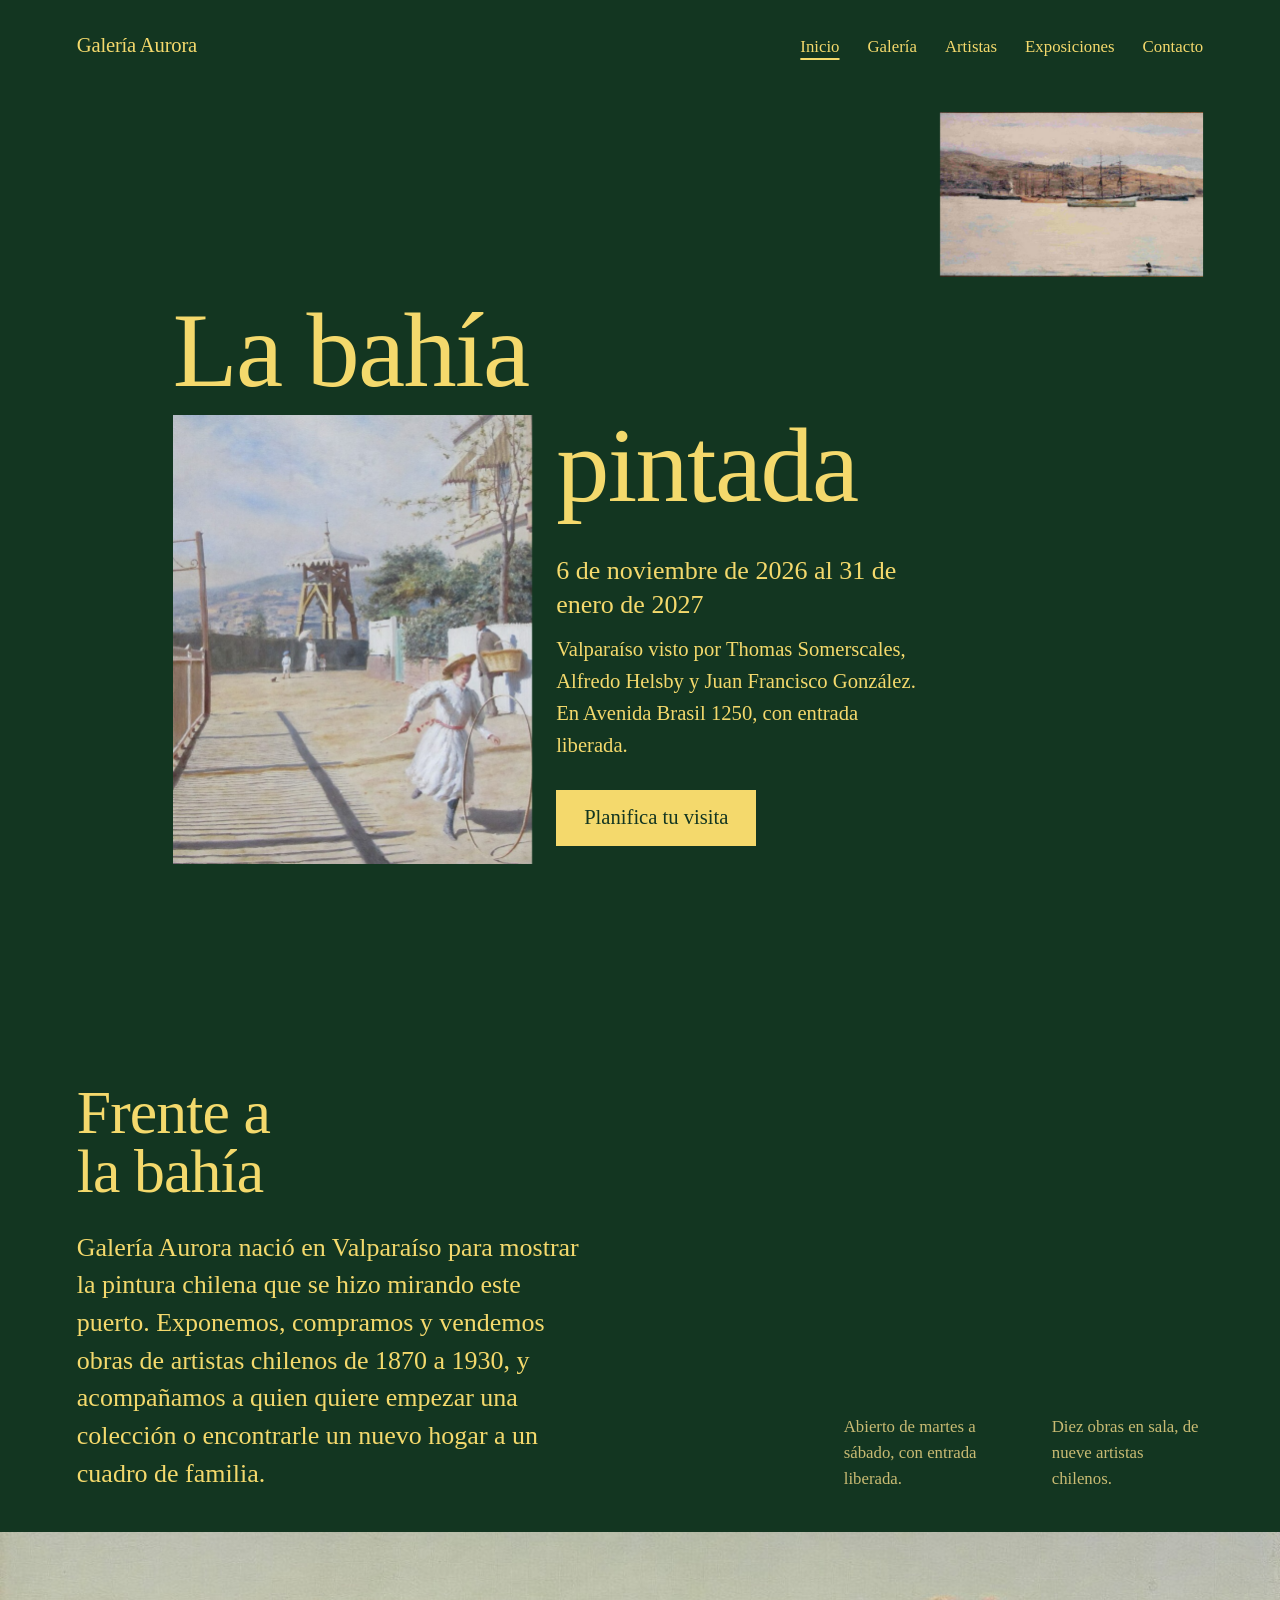
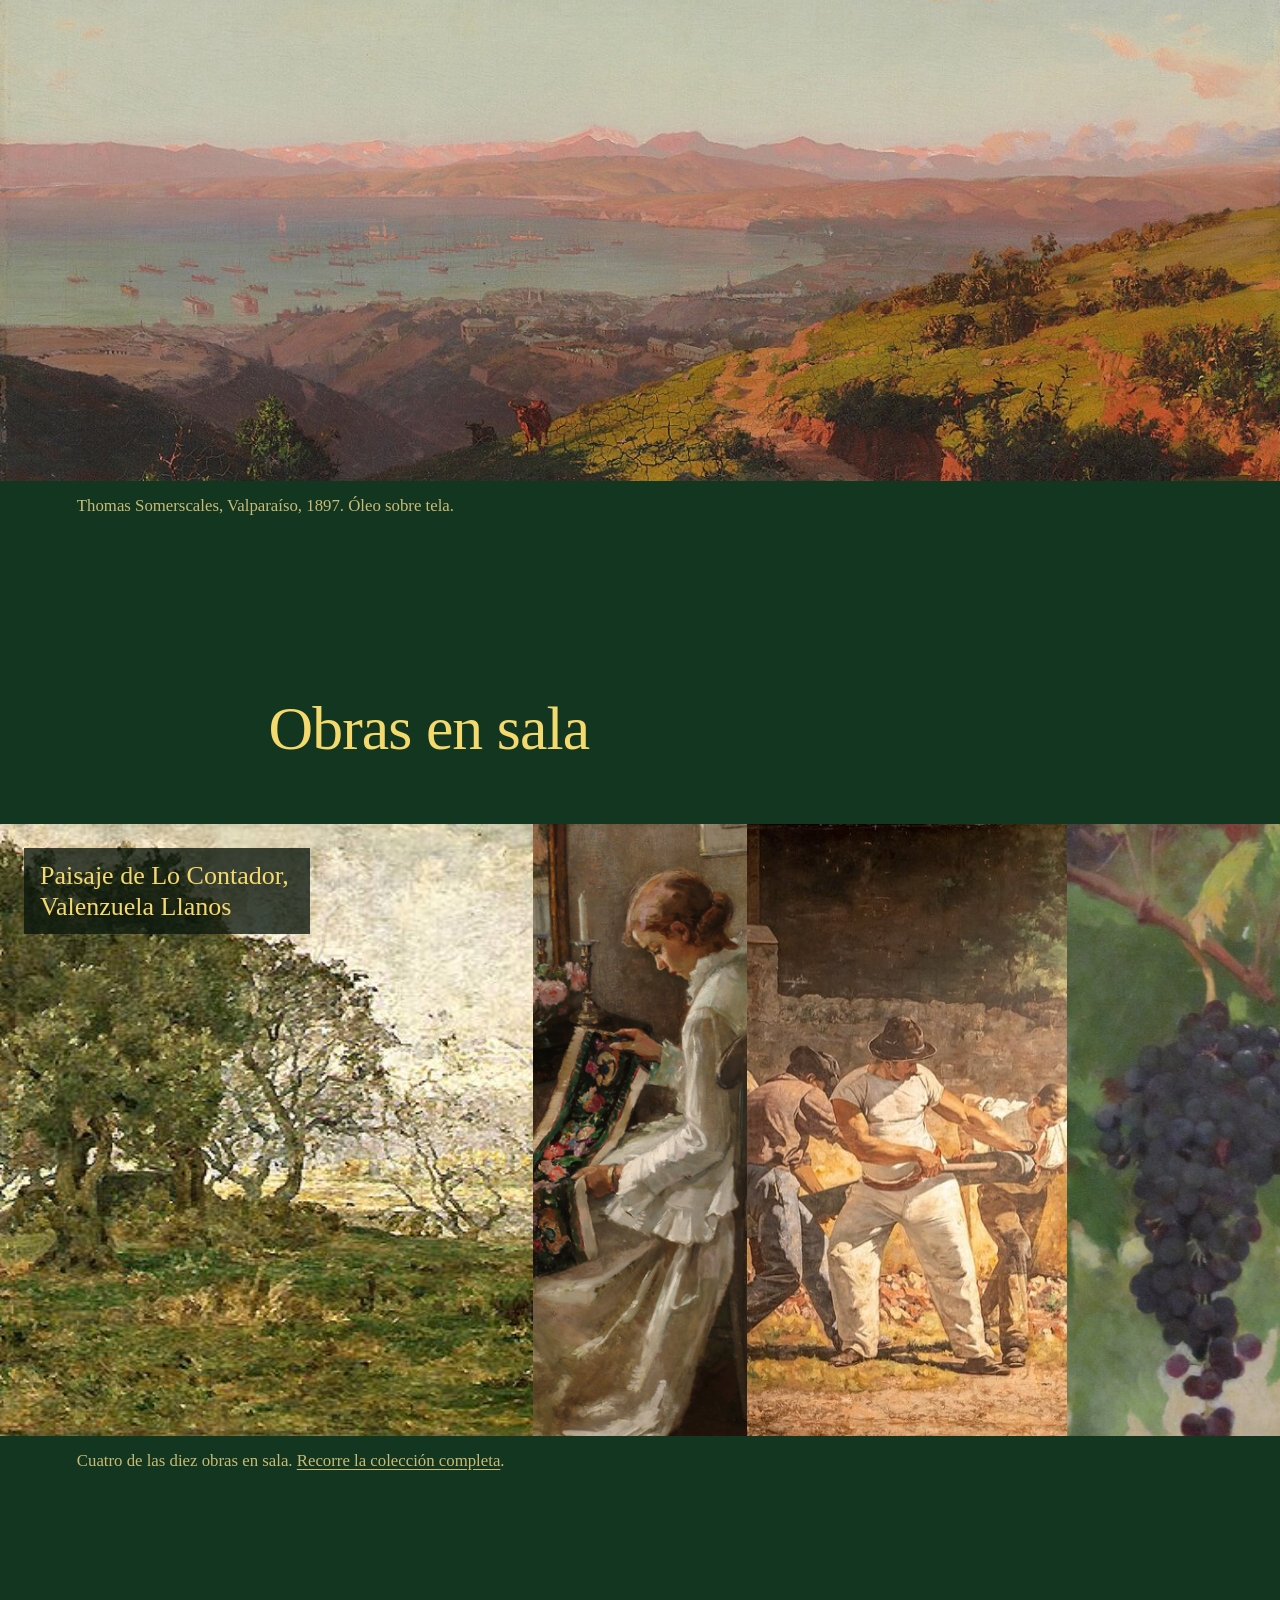
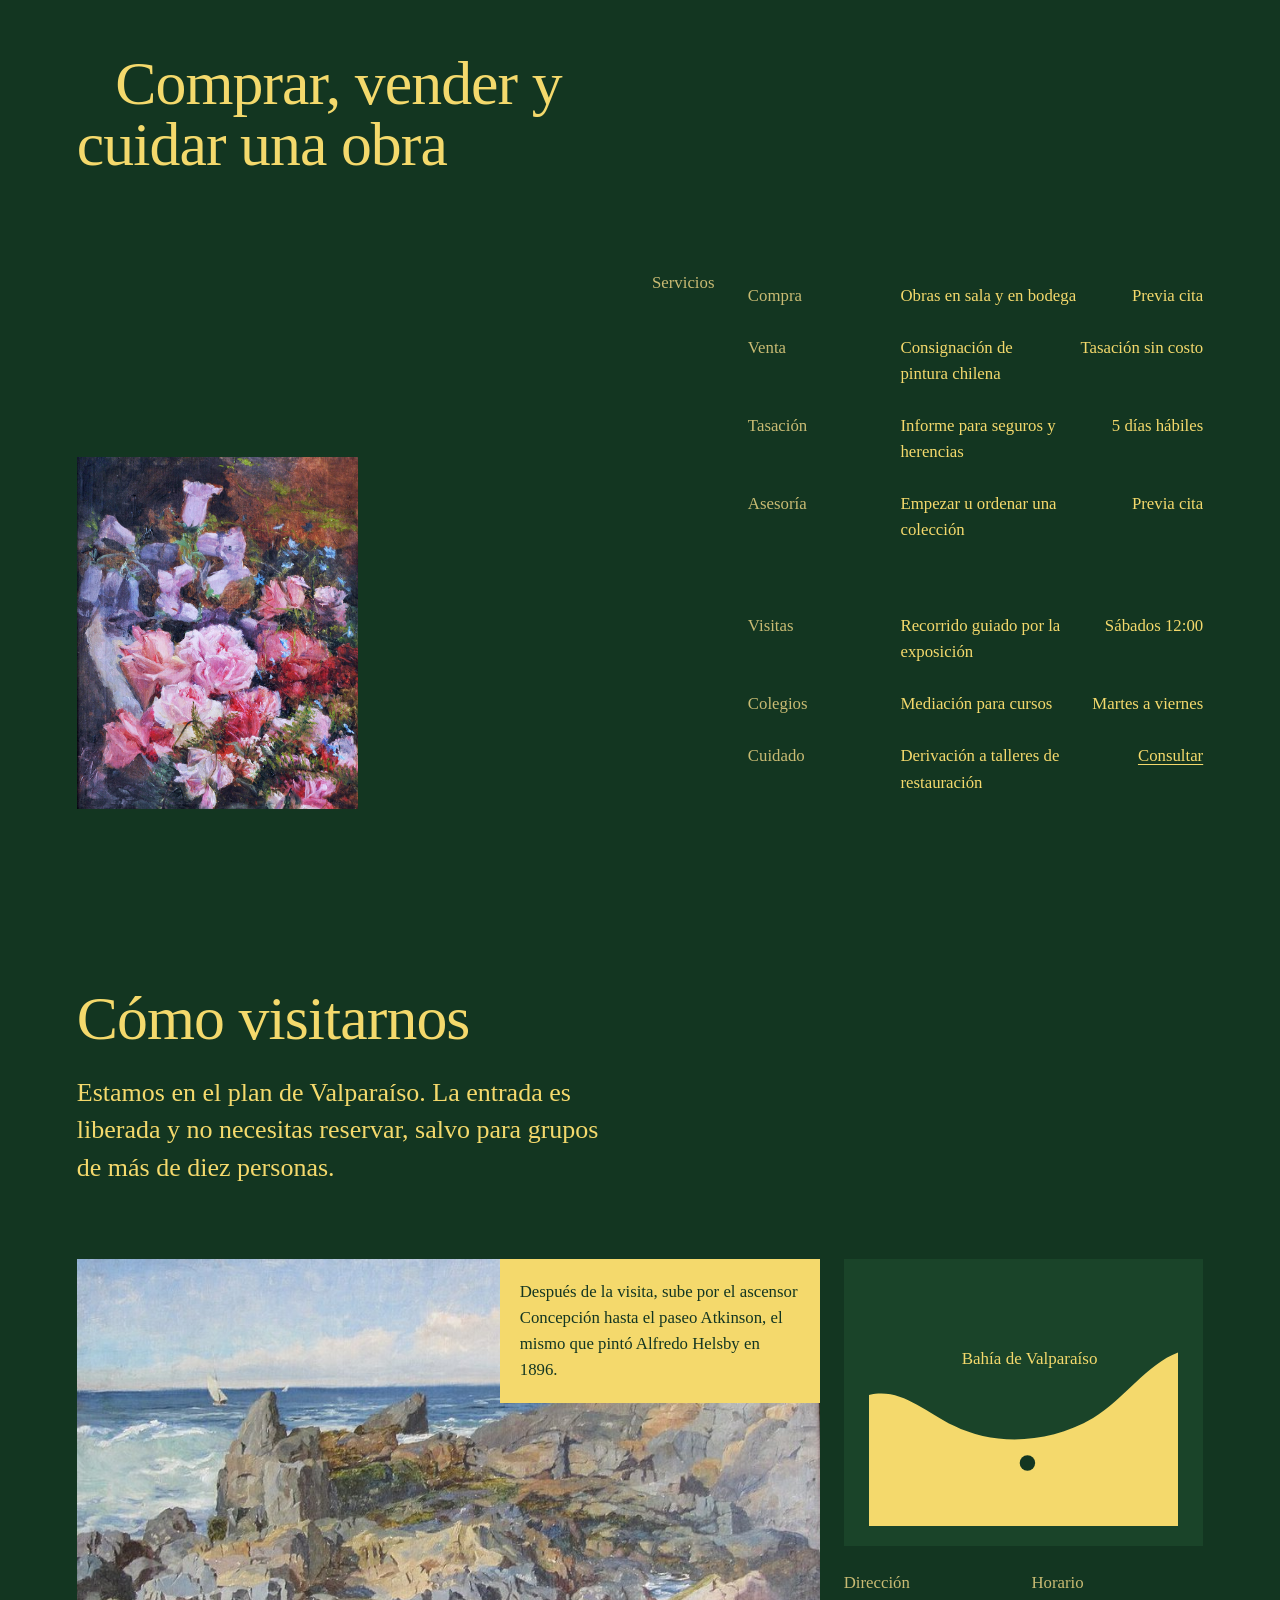
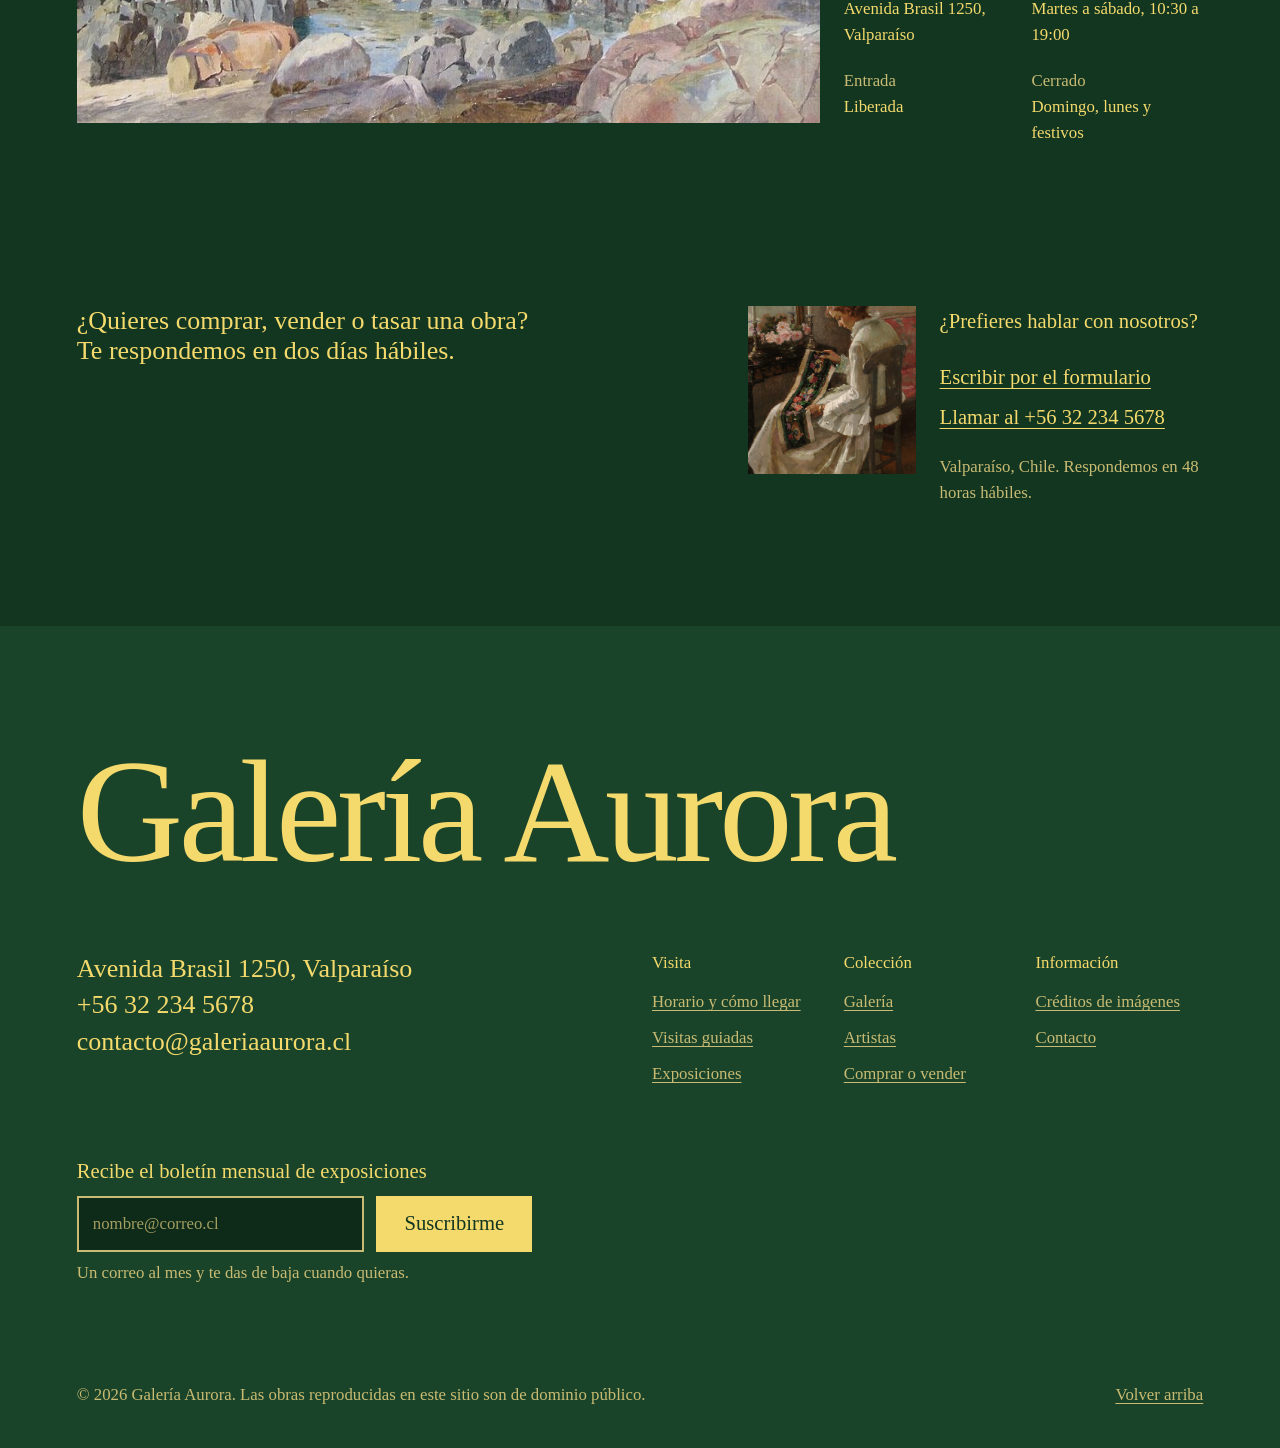
==== commit ca1e3f40: "refactor: quitar aviso de privacidad" ====
--- a/index.html
+++ b/index.html
@@ -196,7 +196,6 @@
         <div>
           <h2>Información</h2>
           <ul>
-            <li><a href="contacto.html#privacidad">Aviso de privacidad</a></li>
             <li><a href="galeria.html#creditos">Créditos de imágenes</a></li>
             <li><a href="contacto.html">Contacto</a></li>
           </ul>
@@ -208,7 +207,7 @@
           <input type="email" id="boletin-correo" name="boletin-correo" autocomplete="email" placeholder="nombre@correo.cl" required>
           <button class="boton" type="submit">Suscribirme</button>
         </div>
-        <p class="chico">Un correo al mes y te das de baja cuando quieras. Lee el <a href="contacto.html#privacidad">aviso de privacidad</a>.</p>
+        <p class="chico">Un correo al mes y te das de baja cuando quieras.</p>
       </form>
     </div>
     <div class="pie-legal">
--- a/css/estilos.css
+++ b/css/estilos.css
@@ -1036,31 +1036,6 @@
   object-fit: cover;
 }
 
-.privacidad {
-  margin-top: 120px;
-  padding-block: 96px;
-  background: var(--surface);
-}
-
-.privacidad h2 {
-  grid-column: 1 / 5;
-  font-size: var(--step-head);
-}
-
-.privacidad-texto {
-  grid-column: 6 / 12;
-  font-size: var(--step-small);
-}
-
-.privacidad-texto p + p,
-.privacidad-texto ul {
-  margin-top: 16px;
-}
-
-.privacidad-texto ul {
-  padding-left: 1.1em;
-}
-
 /* ---------- Pie ---------- */
 .pie {
   padding: 120px var(--margin) 40px;
@@ -1206,7 +1181,6 @@
     .formulario > *,
     .formulario fieldset > *,
     .datos-contacto > *,
-    .privacidad-texto > *,
     .banda li {
       animation: aparecer linear both;
       animation-timeline: view();
@@ -1502,9 +1476,6 @@
     margin-top: 32px;
   }
 
-  .privacidad-texto {
-    margin-top: 24px;
-  }
 
   .pie {
     padding-top: 80px;
@@ -1529,13 +1500,7 @@
   }
 }
 
-.consentimiento .ayuda {
-  grid-column: 2;
-}
-
-.privacidad-texto ul + p {
-  margin-top: 16px;
-}
+
 
 .consentimiento input {
   outline: 2px solid var(--muted);
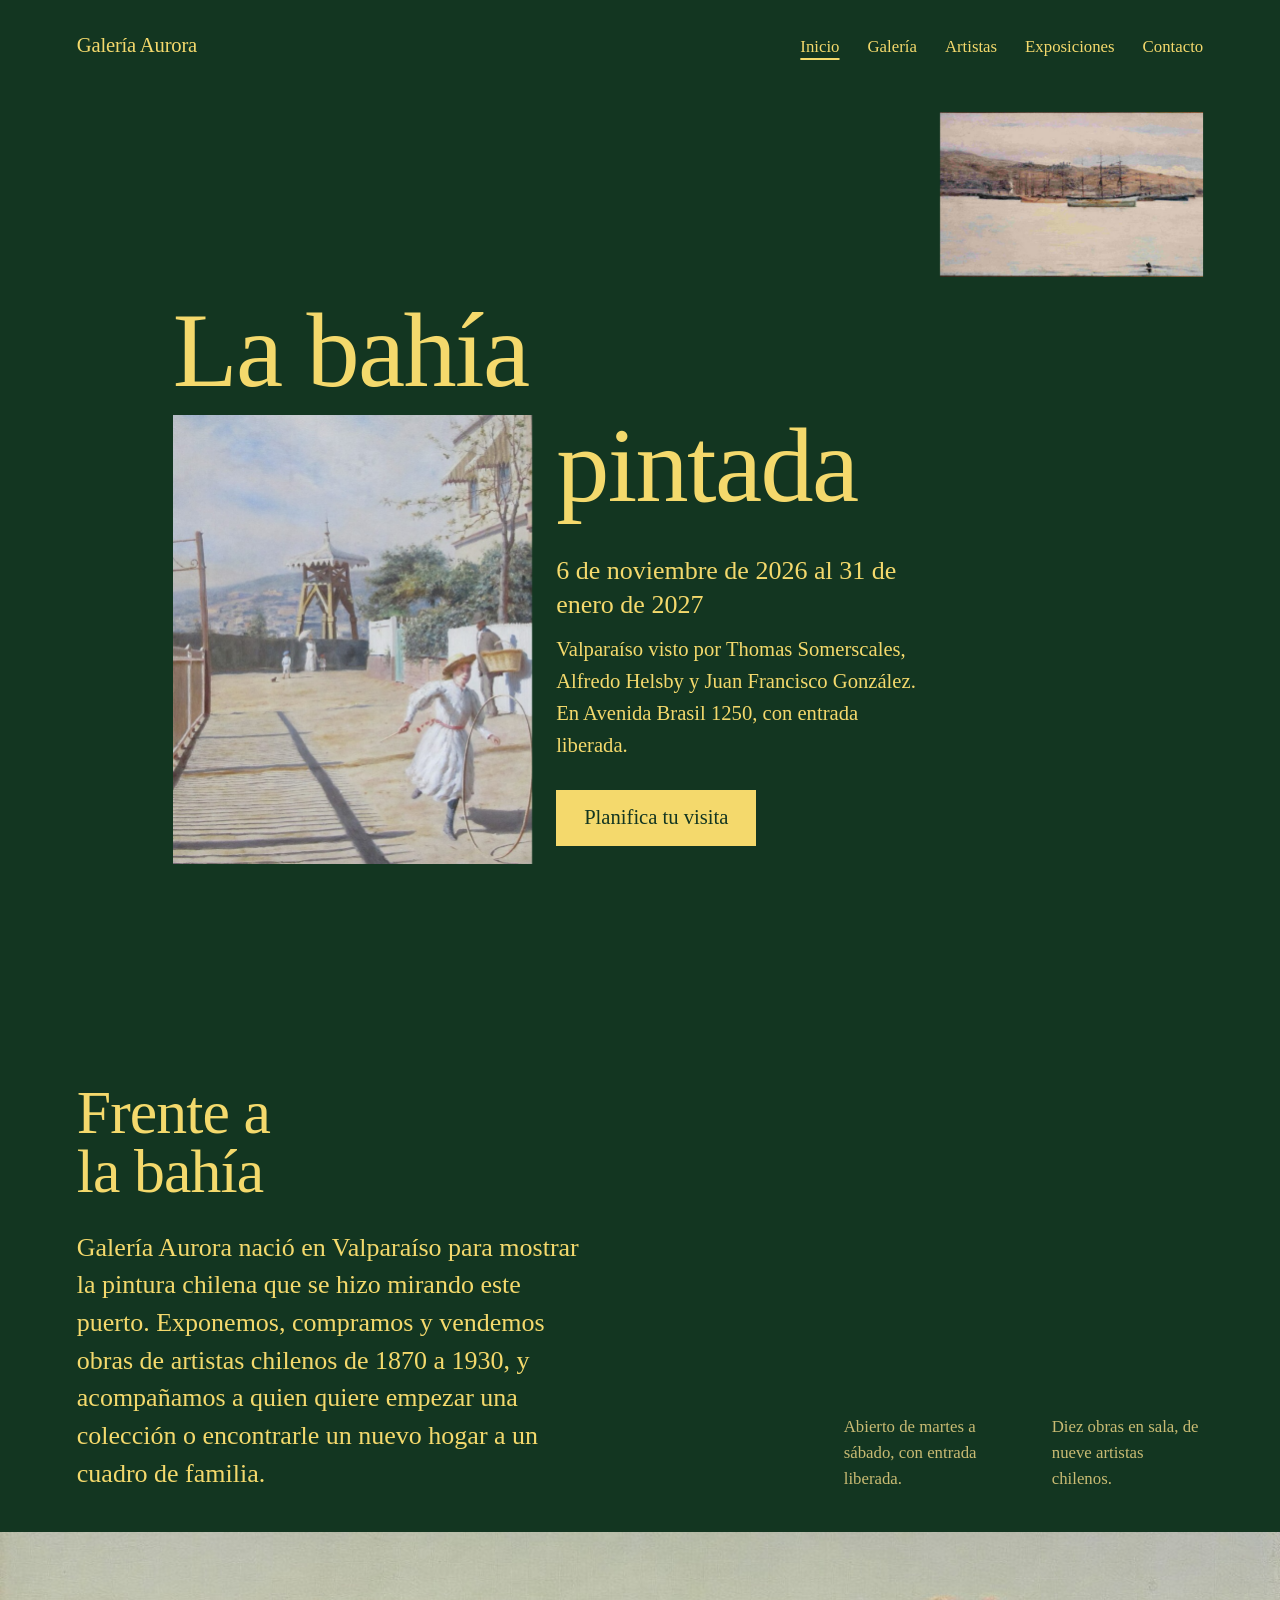
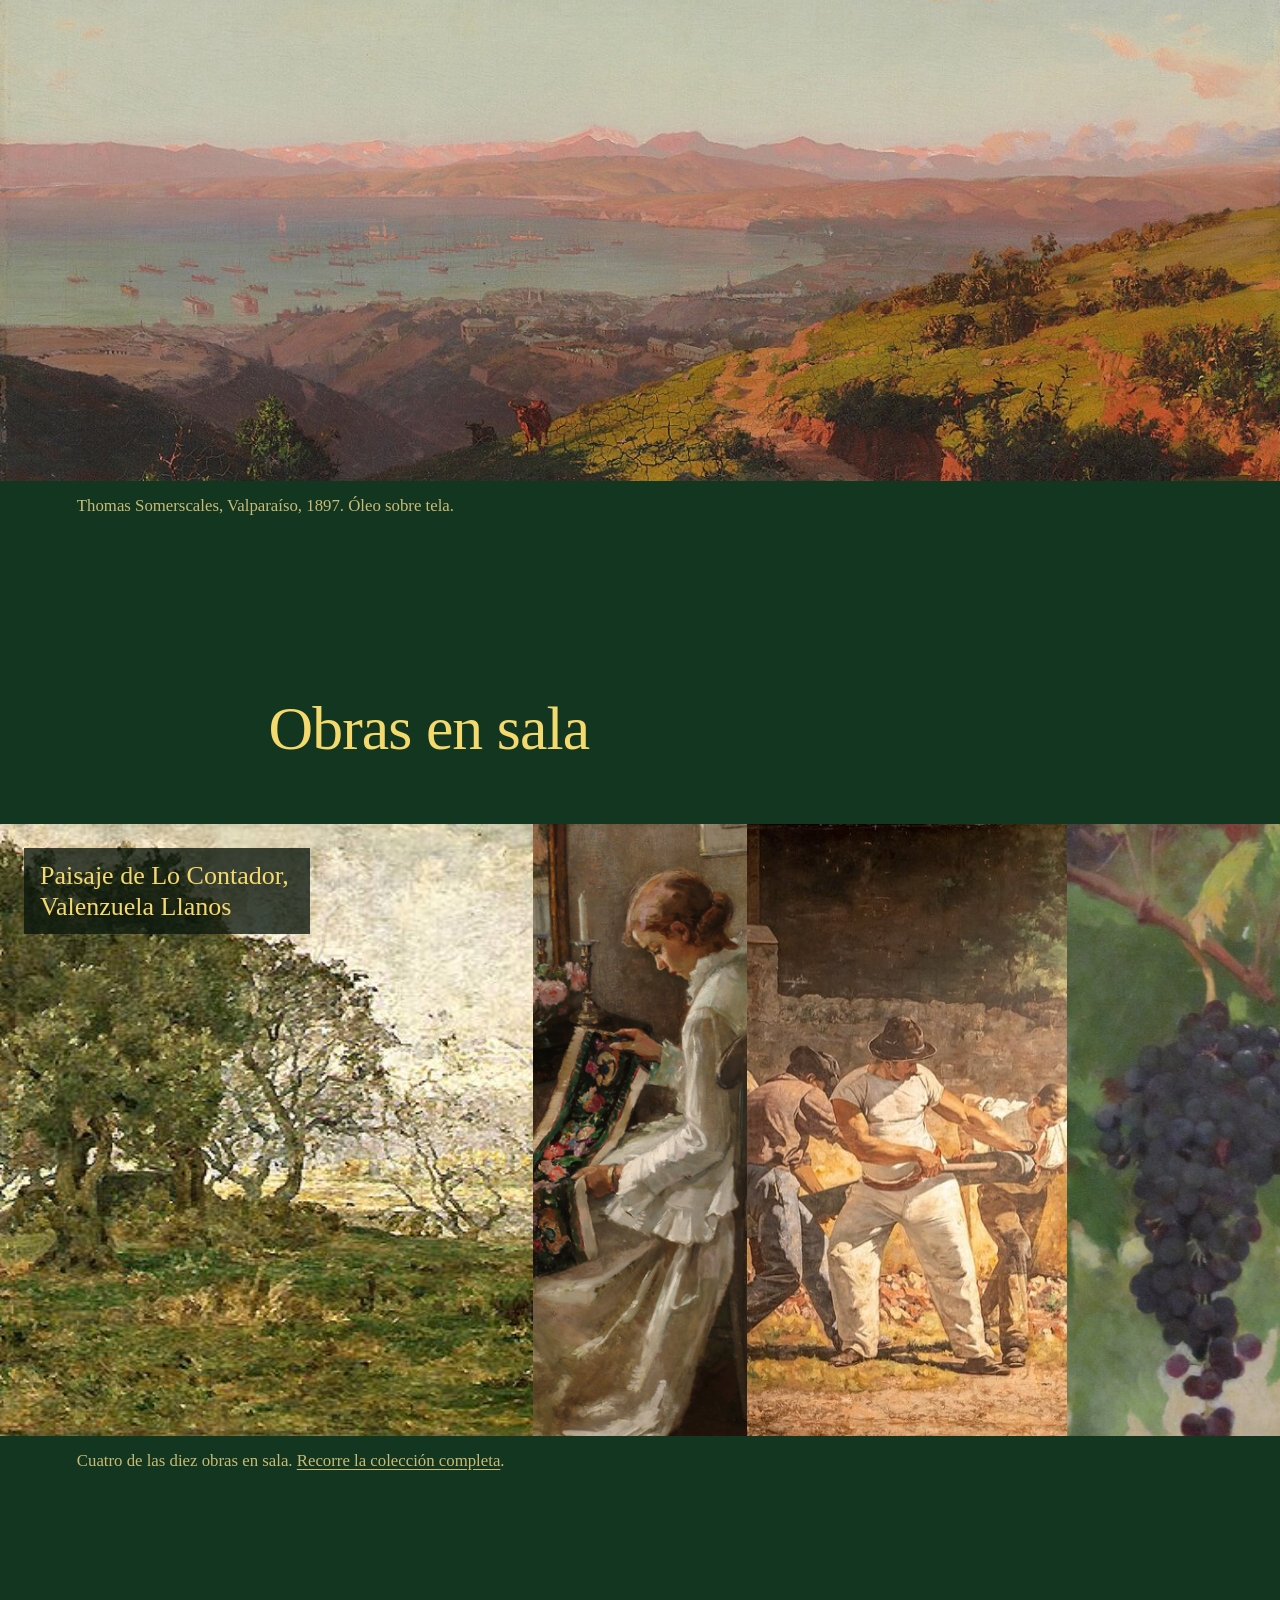
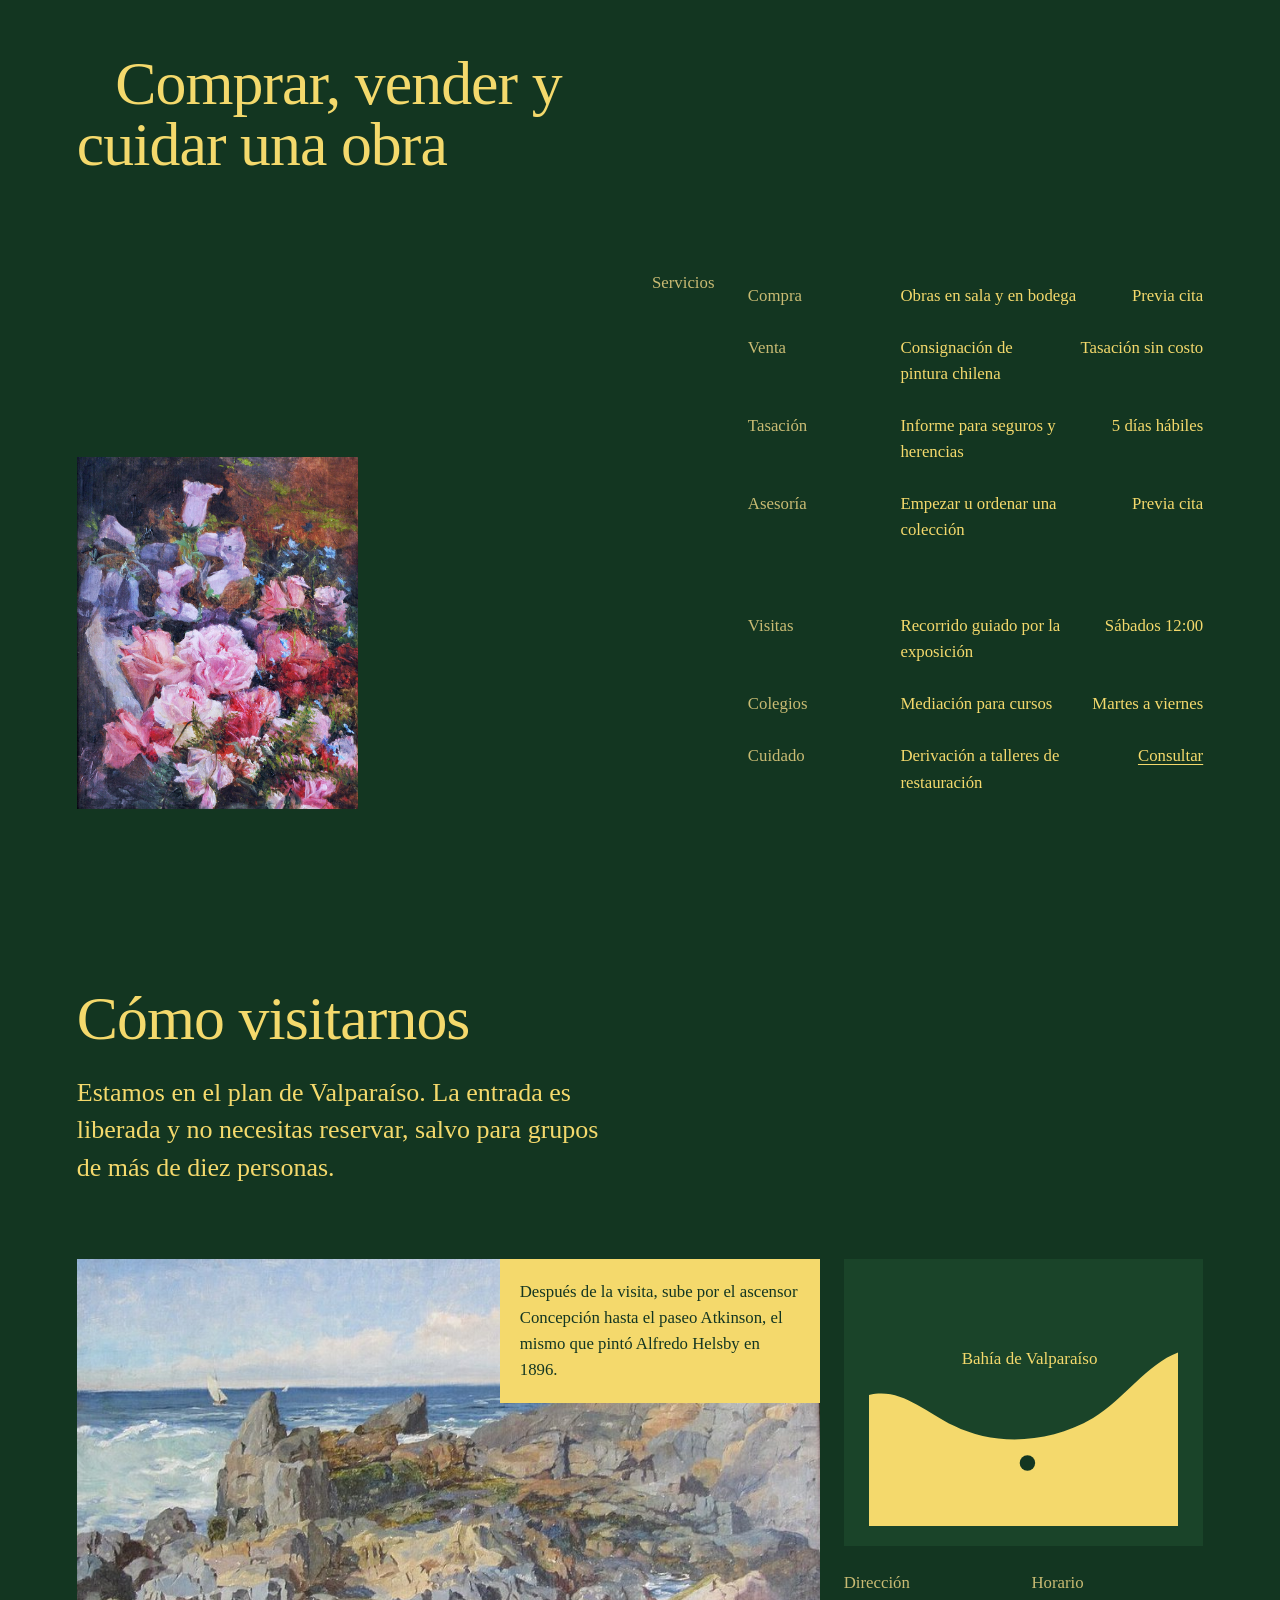
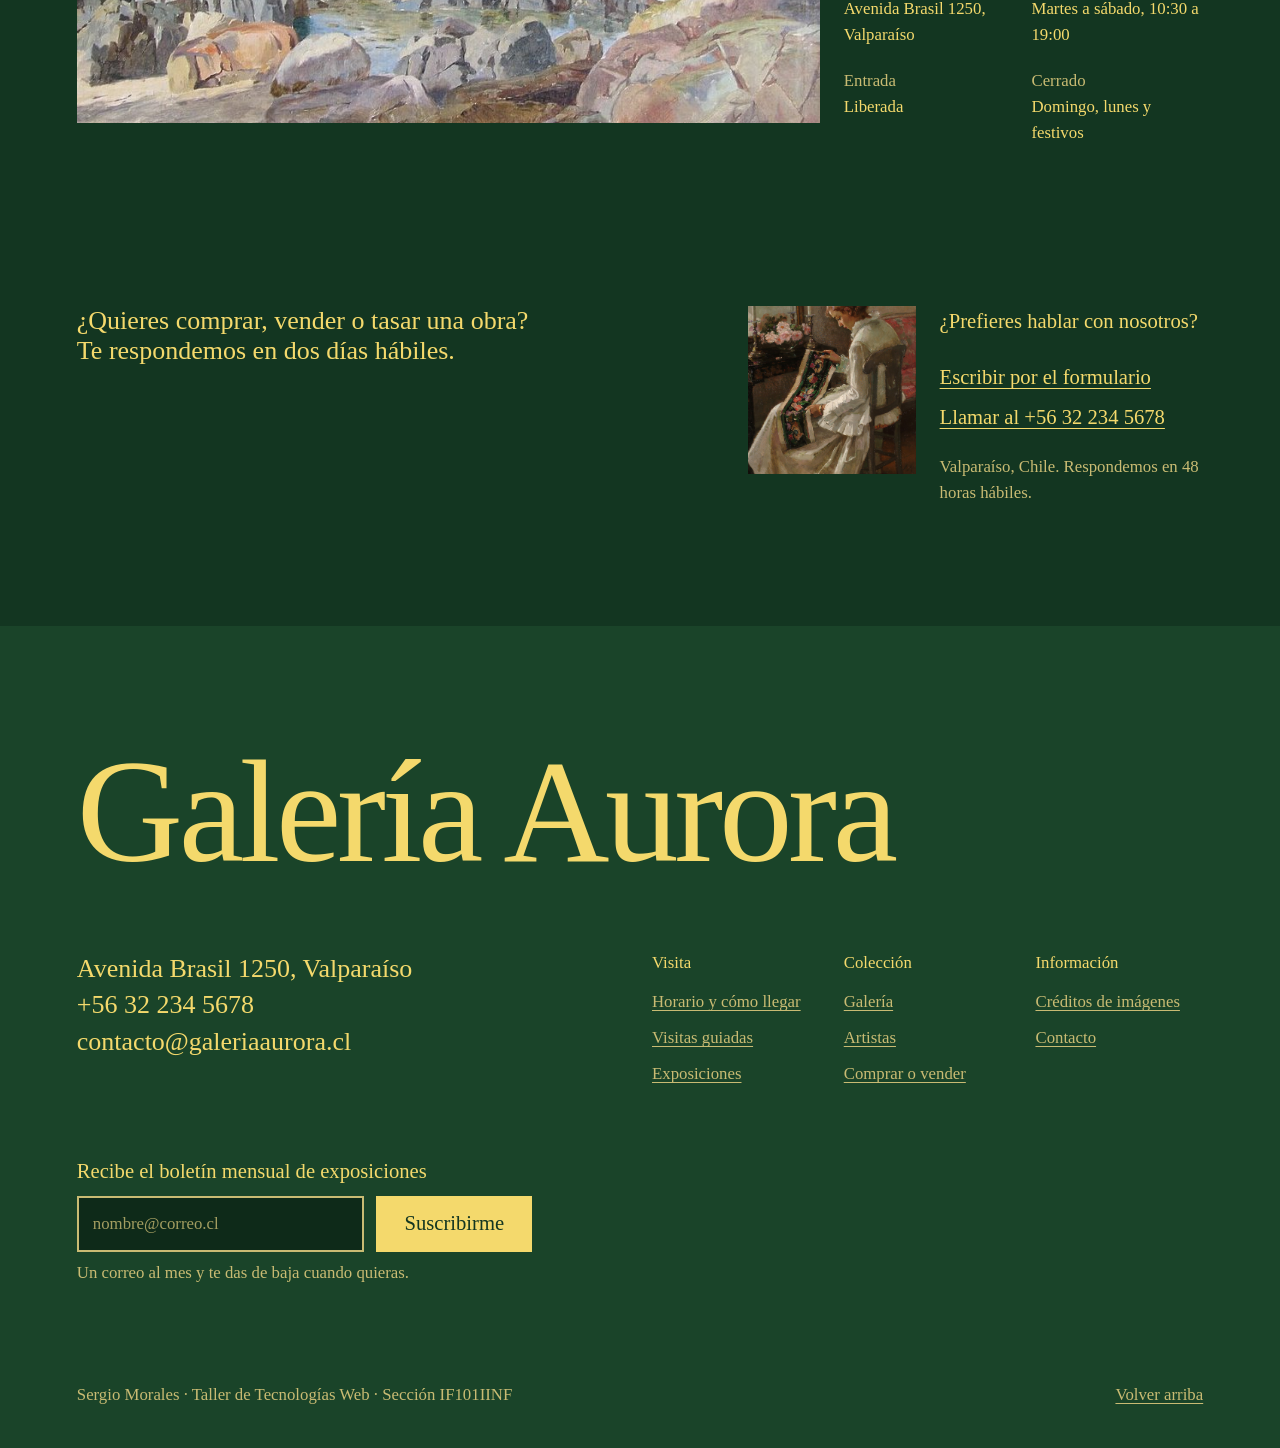
==== commit b4e184d6: "refactor: leyenda del pie con nombre, ramo y sección" ====
--- a/index.html
+++ b/index.html
@@ -211,7 +211,7 @@
       </form>
     </div>
     <div class="pie-legal">
-      <p>© 2026 Galería Aurora. Las obras reproducidas en este sitio son de dominio público.</p>
+      <p>Sergio Morales · Taller de Tecnologías Web · Sección IF101IINF</p>
       <a href="#arriba">Volver arriba</a>
     </div>
   </footer>
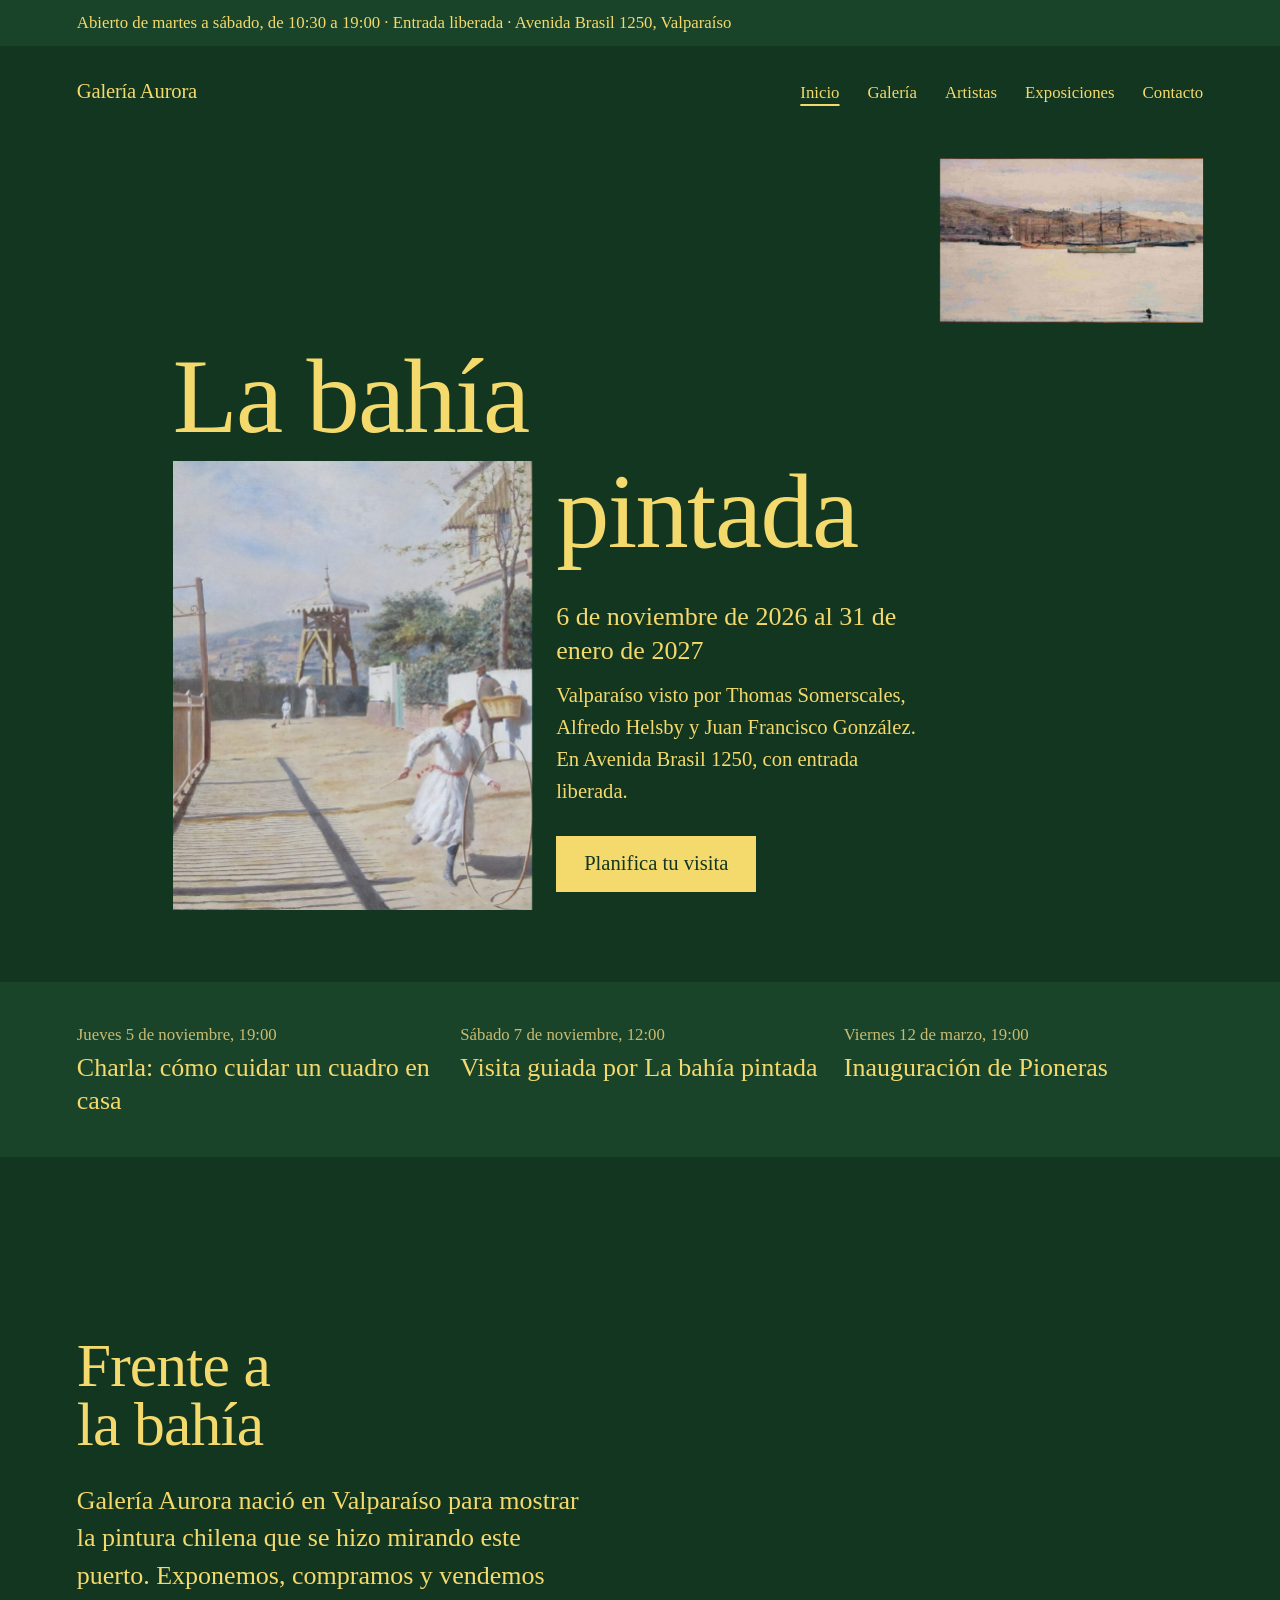
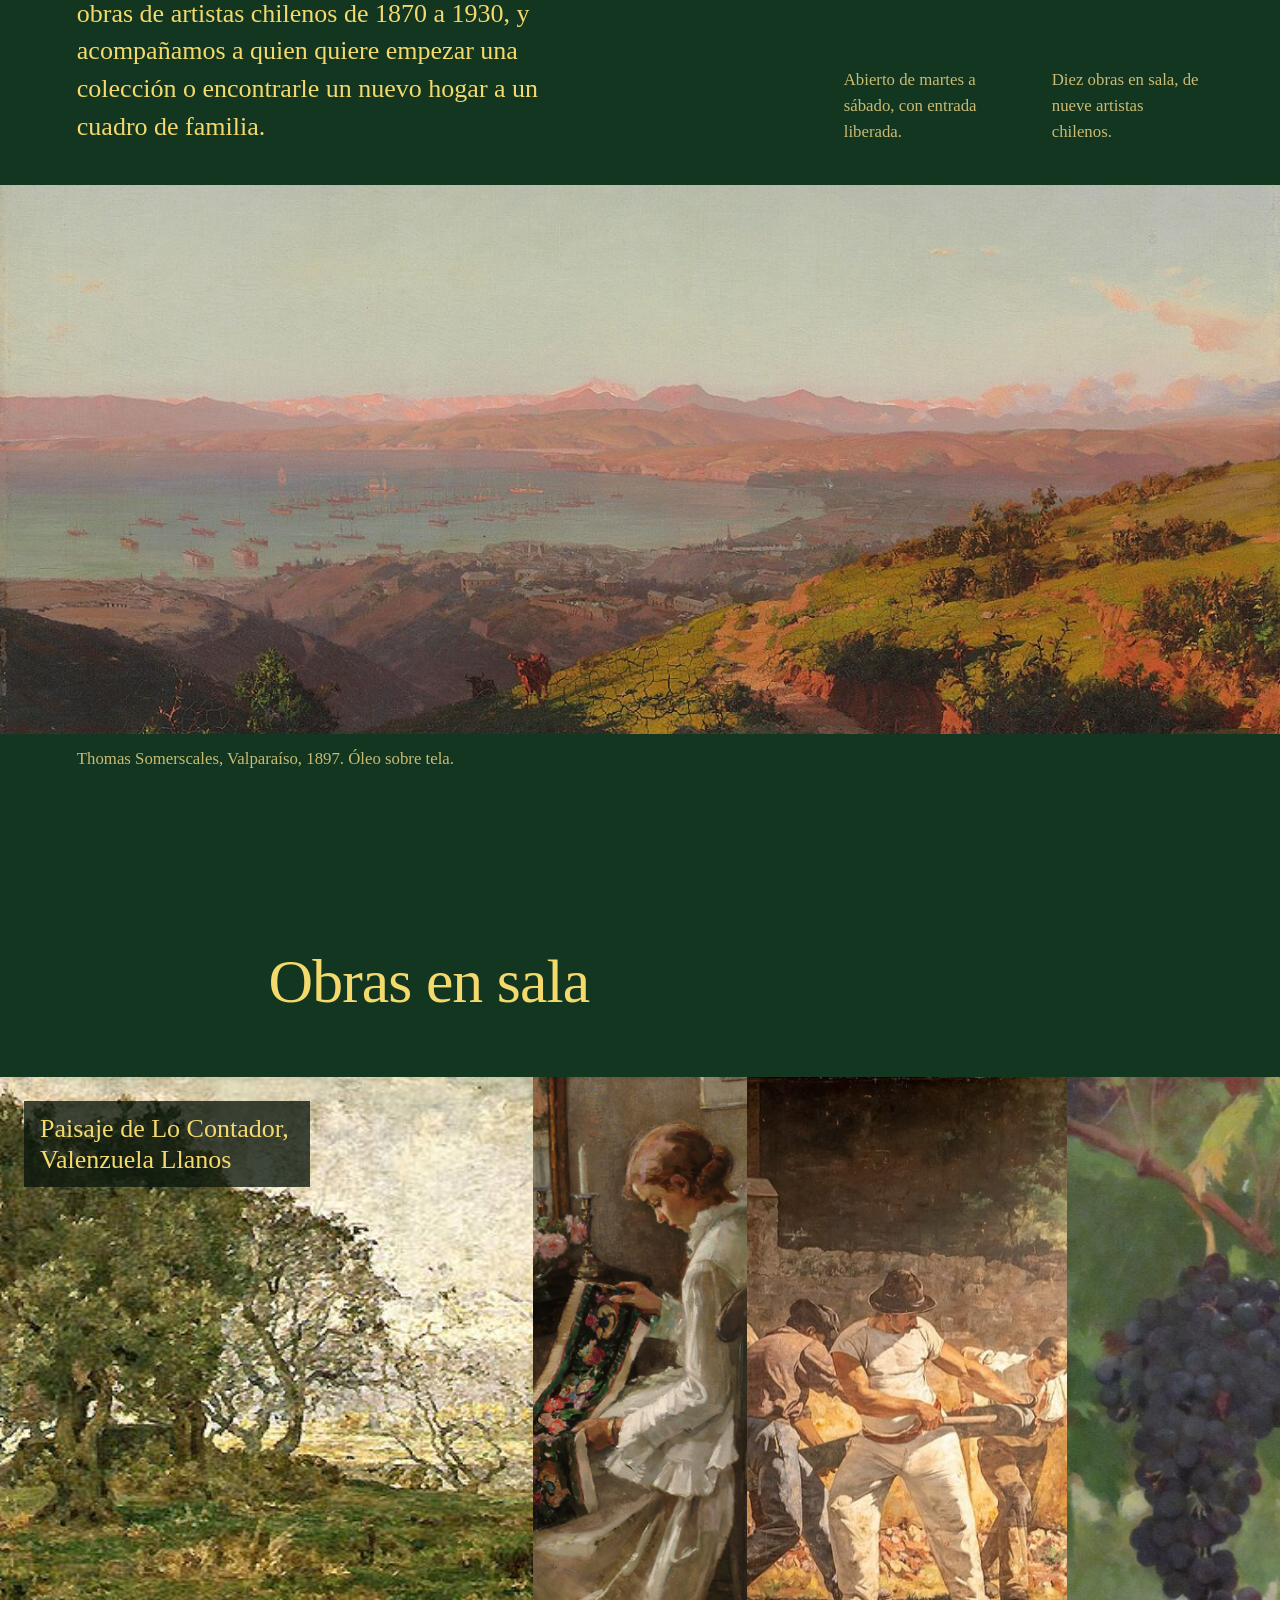
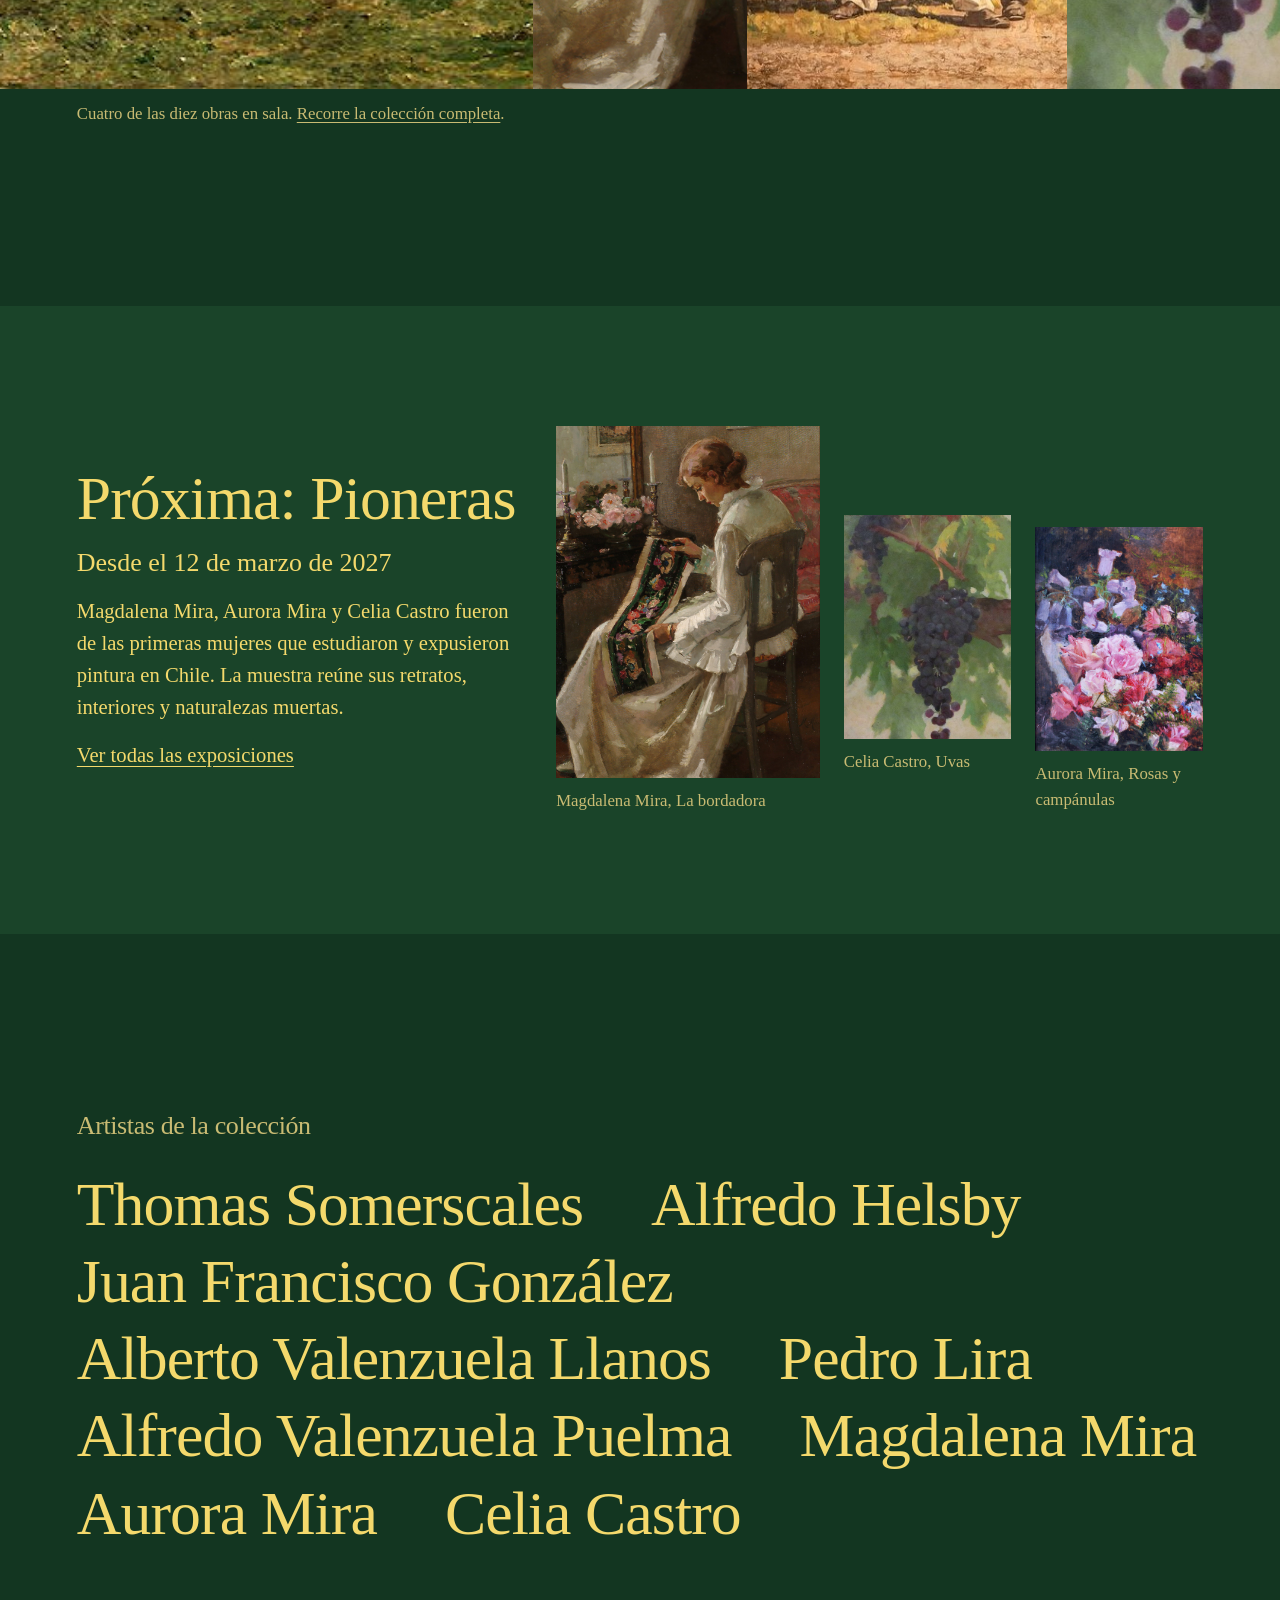
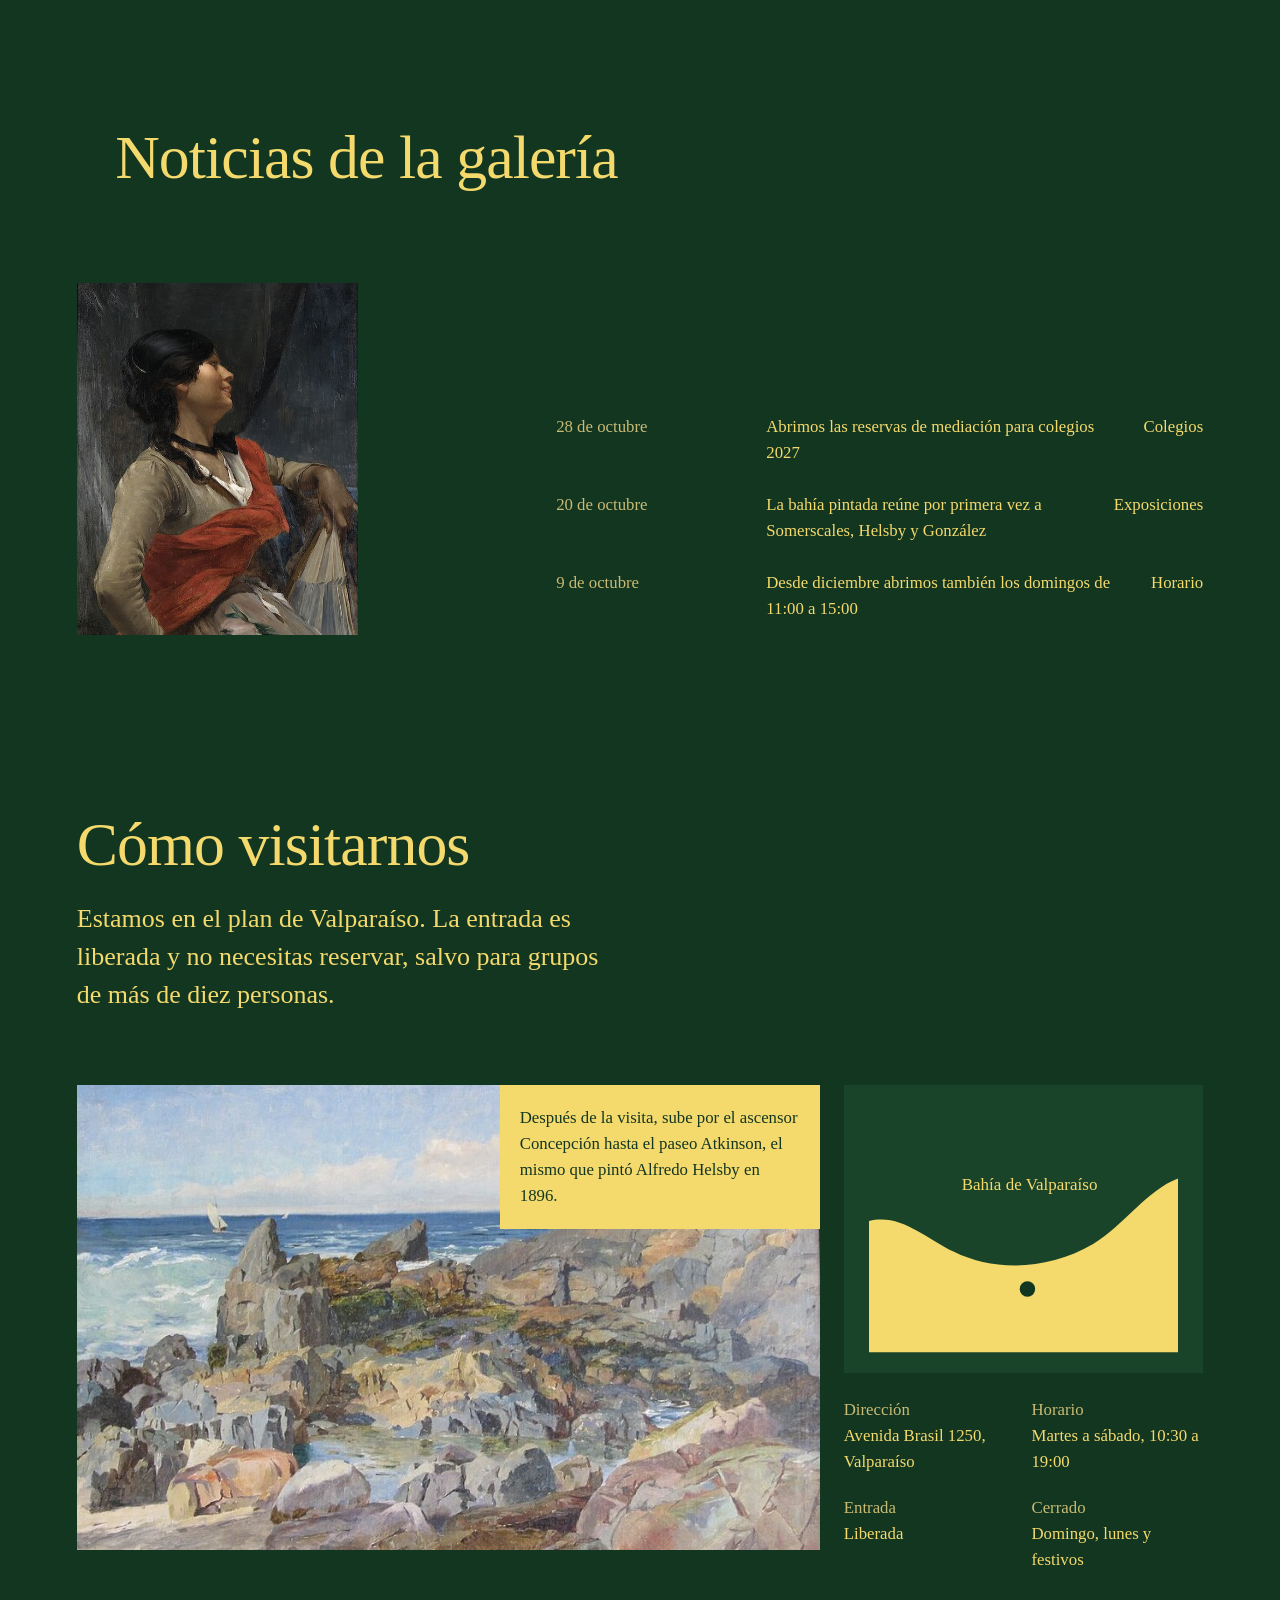
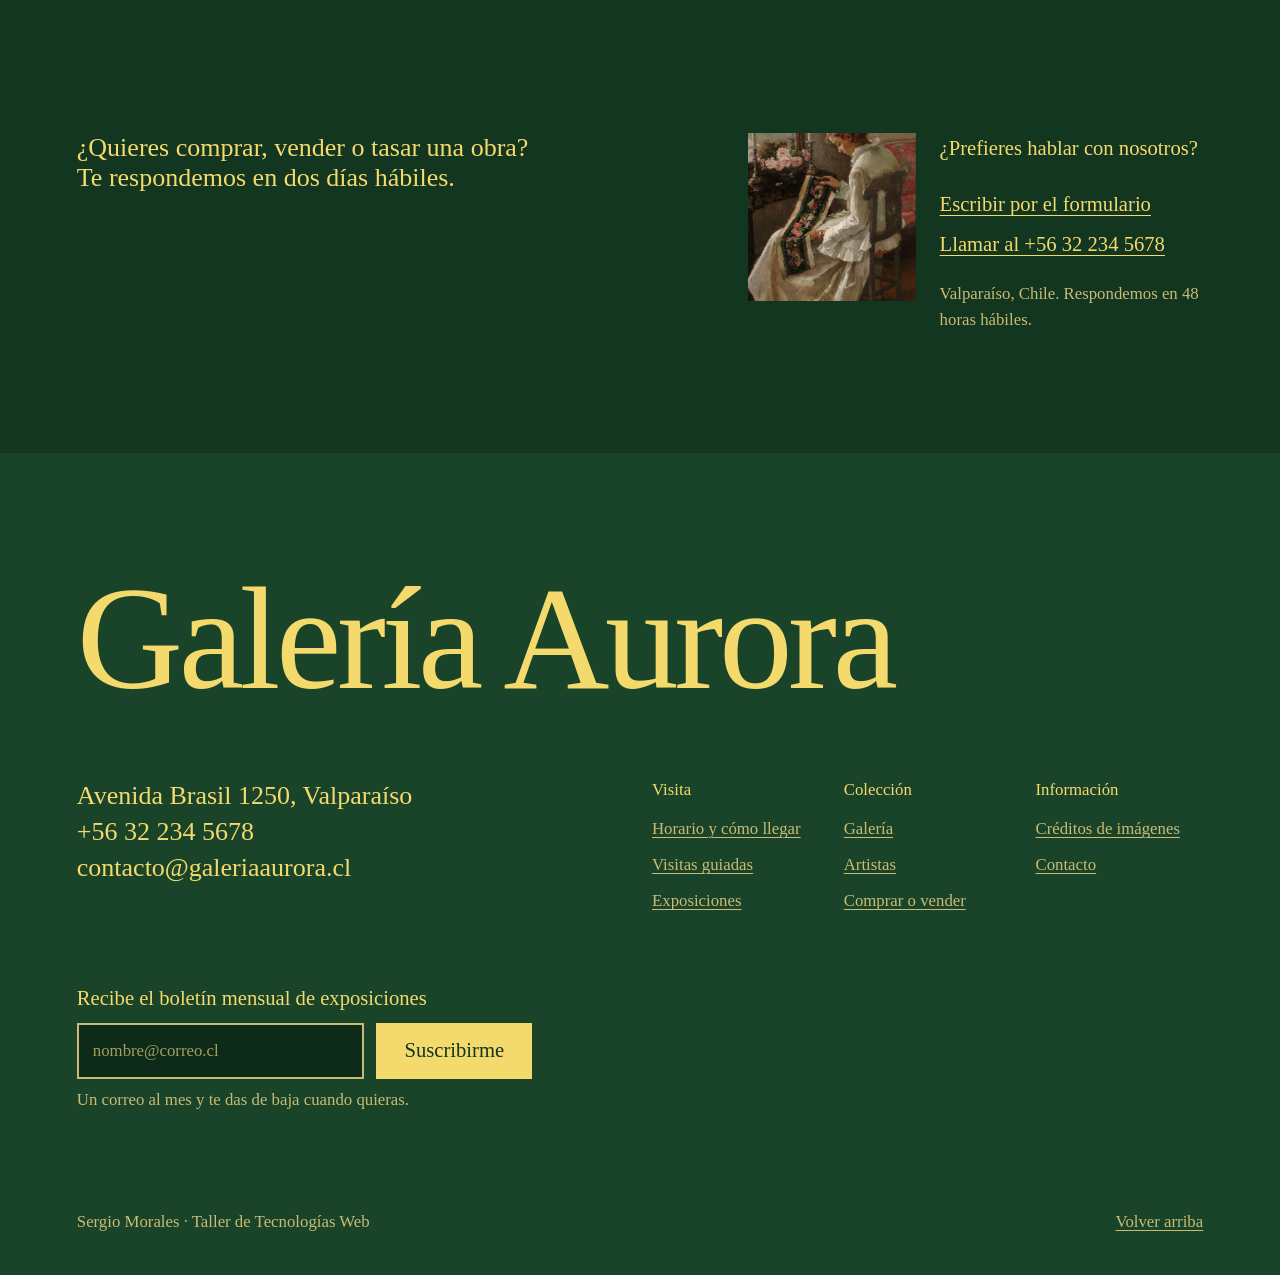
==== commit 9bf35e1f: "feat: portada con agenda, artistas y noticias" ====
--- a/index.html
+++ b/index.html
@@ -10,6 +10,8 @@
 </head>
 <body>
   <a class="saltar" href="#contenido">Saltar al contenido</a>
+
+  <p class="aviso">Abierto de martes a sábado, de 10:30 a 19:00 · Entrada liberada · Avenida Brasil 1250, Valparaíso</p>
 
   <header class="barra" id="arriba">
     <a class="marca" href="index.html">Galería Aurora</a>
@@ -42,6 +44,25 @@
       </div>
     </section>
 
+    <!-- Agenda: lo que viene, con fecha y hora -->
+    <section class="agenda-franja" aria-labelledby="titulo-proximo">
+      <h2 id="titulo-proximo" class="oculto">Próximas actividades</h2>
+      <ul class="grid">
+        <li>
+          <p class="agenda-fecha">Jueves 5 de noviembre, 19:00</p>
+          <p>Charla: cómo cuidar un cuadro en casa</p>
+        </li>
+        <li>
+          <p class="agenda-fecha">Sábado 7 de noviembre, 12:00</p>
+          <p>Visita guiada por La bahía pintada</p>
+        </li>
+        <li>
+          <p class="agenda-fecha">Viernes 12 de marzo, 19:00</p>
+          <p>Inauguración de Pioneras</p>
+        </li>
+      </ul>
+    </section>
+
     <!-- Quiénes somos -->
     <section class="intro entra" aria-labelledby="quienes">
       <h2 id="quienes">Frente a la bahía</h2>
@@ -98,20 +119,56 @@
       <p class="banda-pie">Cuatro de las diez obras en sala. <a href="galeria.html">Recorre la colección completa</a>.</p>
     </section>
 
-    <!-- Servicios -->
-    <section class="servicios grid entra" aria-labelledby="titulo-servicios">
-      <h2 id="titulo-servicios">Comprar, vender y cuidar una obra</h2>
-      <img class="servicios-foto" src="img/aurora-mira-rosas.jpg" width="900" height="1287" loading="lazy"
-        alt="Rosas y campánulas, de Aurora Mira: un ramo de rosas rosadas y rojas con campánulas lilas sobre un fondo oscuro">
-      <p class="servicios-rotulo">Servicios</p>
+    <!-- Próxima exposición -->
+    <section class="expo-proxima grid entra" aria-labelledby="titulo-proxima">
+      <div class="expo-proxima-texto">
+        <h2 id="titulo-proxima">Próxima: Pioneras</h2>
+        <p class="portada-fecha">Desde el 12 de marzo de 2027</p>
+        <p>Magdalena Mira, Aurora Mira y Celia Castro fueron de las primeras mujeres que estudiaron y expusieron pintura en Chile. La muestra reúne sus retratos, interiores y naturalezas muertas.</p>
+        <p><a href="exposiciones.html">Ver todas las exposiciones</a></p>
+      </div>
+      <figure>
+        <img src="img/magdalena-mira-bordadora.jpg" width="445" height="650" loading="lazy"
+          alt="La bordadora, de Magdalena Mira: una joven de vestido blanco borda sentada en un salón">
+        <figcaption>Magdalena Mira, La bordadora</figcaption>
+      </figure>
+      <figure>
+        <img src="img/celia-castro-uvas.jpg" width="615" height="800" loading="lazy"
+          alt="Uvas, de Celia Castro: un racimo de uvas negras entre hojas de parra">
+        <figcaption>Celia Castro, Uvas</figcaption>
+      </figure>
+      <figure>
+        <img src="img/aurora-mira-rosas.jpg" width="900" height="1287" loading="lazy"
+          alt="Rosas y campánulas, de Aurora Mira: rosas rosadas y rojas con campánulas lilas sobre un fondo oscuro">
+        <figcaption>Aurora Mira, Rosas y campánulas</figcaption>
+      </figure>
+    </section>
+
+    <!-- Artistas: los nombres como un muro -->
+    <section class="muro-nombres entra" aria-labelledby="titulo-artistas">
+      <h2 id="titulo-artistas">Artistas de la colección</h2>
+      <ul>
+        <li><a href="artistas.html#somerscales">Thomas Somerscales</a></li>
+        <li><a href="artistas.html#helsby">Alfredo Helsby</a></li>
+        <li><a href="artistas.html#gonzalez">Juan Francisco González</a></li>
+        <li><a href="artistas.html#valenzuela-llanos">Alberto Valenzuela Llanos</a></li>
+        <li><a href="artistas.html#lira">Pedro Lira</a></li>
+        <li><a href="artistas.html#valenzuela-puelma">Alfredo Valenzuela Puelma</a></li>
+        <li><a href="artistas.html#magdalena-mira">Magdalena Mira</a></li>
+        <li><a href="artistas.html#aurora-mira">Aurora Mira</a></li>
+        <li><a href="artistas.html#celia-castro">Celia Castro</a></li>
+      </ul>
+    </section>
+
+    <!-- Noticias -->
+    <section class="noticias grid entra" aria-labelledby="titulo-noticias">
+      <h2 id="titulo-noticias">Noticias de la galería</h2>
+      <img class="noticias-foto" src="img/valenzuela-puelma-sevillana.jpg" width="522" height="720" loading="lazy"
+        alt="La sevillana, de Alfredo Valenzuela Puelma: una mujer con chal rojo mira hacia arriba con un abanico en la mano">
       <ul class="filas">
-        <li><span class="tipo">Compra</span><span>Obras en sala y en bodega</span><span class="valor">Previa cita</span></li>
-        <li><span class="tipo">Venta</span><span>Consignación de pintura chilena</span><span class="valor">Tasación sin costo</span></li>
-        <li><span class="tipo">Tasación</span><span>Informe para seguros y herencias</span><span class="valor">5 días hábiles</span></li>
-        <li><span class="tipo">Asesoría</span><span>Empezar u ordenar una colección</span><span class="valor">Previa cita</span></li>
-        <li><span class="tipo">Visitas</span><span>Recorrido guiado por la exposición</span><span class="valor">Sábados 12:00</span></li>
-        <li><span class="tipo">Colegios</span><span>Mediación para cursos</span><span class="valor">Martes a viernes</span></li>
-        <li><span class="tipo">Cuidado</span><span>Derivación a talleres de restauración</span><span class="valor"><a href="contacto.html">Consultar</a></span></li>
+        <li><span class="tipo">28 de octubre</span><span>Abrimos las reservas de mediación para colegios 2027</span><span class="valor">Colegios</span></li>
+        <li><span class="tipo">20 de octubre</span><span>La bahía pintada reúne por primera vez a Somerscales, Helsby y González</span><span class="valor">Exposiciones</span></li>
+        <li><span class="tipo">9 de octubre</span><span>Desde diciembre abrimos también los domingos de 11:00 a 15:00</span><span class="valor">Horario</span></li>
       </ul>
     </section>
 
@@ -211,7 +268,7 @@
       </form>
     </div>
     <div class="pie-legal">
-      <p>Sergio Morales · Taller de Tecnologías Web · Sección IF101IINF</p>
+      <p>Sergio Morales · Taller de Tecnologías Web</p>
       <a href="#arriba">Volver arriba</a>
     </div>
   </footer>
--- a/css/estilos.css
+++ b/css/estilos.css
@@ -204,7 +204,7 @@
 
 /* ---------- Portada de inicio ---------- */
 .portada {
-  min-height: calc(100svh - 90px);
+  min-height: calc(100svh - 130px);
   grid-template-rows: auto auto 1fr;
   align-content: start;
   padding-top: 2vh;
@@ -390,13 +390,13 @@
   line-height: 1.2;
 }
 
-/* ---------- Lista de servicios ---------- */
-.servicios {
+/* ---------- Noticias ---------- */
+.noticias {
   padding-top: var(--section);
   align-items: end;
 }
 
-.servicios h2 {
+.noticias h2 {
   grid-column: 1 / 13;
   font-size: var(--step-head);
   line-height: 0.98;
@@ -405,7 +405,7 @@
   margin-bottom: 96px;
 }
 
-.servicios-foto {
+.noticias-foto {
   grid-column: 1 / 5;
   grid-row: 2;
   width: 22vw;
@@ -413,13 +413,6 @@
   object-fit: cover;
 }
 
-.servicios-rotulo {
-  grid-column: 7 / 8;
-  grid-row: 2;
-  align-self: start;
-  font-size: var(--step-small);
-  color: var(--muted);
-}
 
 .filas {
   grid-column: 8 / 13;
@@ -431,7 +424,7 @@
 
 .filas li {
   display: grid;
-  grid-template-columns: 30% 1fr auto;
+  grid-template-columns: 30% minmax(0, 1fr) auto;
   gap: 16px;
   padding-block: 13px;
 }
@@ -446,6 +439,10 @@
 
 .filas .valor {
   text-align: right;
+}
+
+.noticias .filas {
+  grid-column: 6 / 13;
 }
 
 /* ---------- Visita ---------- */
@@ -795,7 +792,7 @@
   margin-top: 16px;
 }
 
-.expo-proxima figure:nth-of-type(1) { grid-column: 7 / 9; }
+.expo-proxima figure:nth-of-type(1) { grid-column: 6 / 9; }
 .expo-proxima figure:nth-of-type(2) { grid-column: 9 / 11; margin-top: 30%; }
 .expo-proxima figure:nth-of-type(3) { grid-column: 11 / 13; margin-top: 60%; }
 
@@ -1130,6 +1127,93 @@
   color: var(--muted);
 }
 
+
+/* ---------- Franja de horario ---------- */
+.aviso {
+  margin: 0;
+  padding: 10px var(--margin);
+  background: var(--surface);
+  font-size: var(--step-small);
+}
+
+/* texto solo para lectores de pantalla, no es una línea divisoria */
+.oculto {
+  position: absolute;
+  width: 1px;
+  height: 1px; /* taste-skill-ignore */
+  overflow: hidden;
+  clip-path: inset(50%);
+  white-space: nowrap;
+}
+
+/* ---------- Agenda próxima ---------- */
+.agenda-franja {
+  margin-top: 72px;
+  padding-block: 40px;
+  background: var(--surface);
+}
+
+.agenda-franja ul {
+  padding-block: 0;
+  margin: 0;
+  list-style: none;
+}
+
+.agenda-franja li {
+  grid-column: span 4;
+}
+
+.agenda-fecha {
+  font-size: var(--step-small);
+  color: var(--muted);
+  margin-bottom: 4px;
+}
+
+.agenda-franja li p:last-child {
+  font-size: var(--step-lead);
+  line-height: 1.25;
+}
+
+/* ---------- Próxima exposición en inicio ---------- */
+.en-sala + .expo-proxima {
+  margin-top: var(--section);
+}
+
+/* ---------- Muro de nombres de artistas ---------- */
+.muro-nombres {
+  padding: var(--section) var(--margin) 0;
+}
+
+.muro-nombres h2 {
+  font-size: var(--step-lead);
+  font-weight: 400;
+  color: var(--muted);
+  margin-bottom: 32px;
+}
+
+.muro-nombres ul {
+  display: flex;
+  flex-wrap: wrap;
+  gap: 0.15em 1.1em;
+  padding: 0;
+  list-style: none;
+  font-size: var(--step-head);
+  font-weight: 300;
+  line-height: 1.1;
+  letter-spacing: -0.015em;
+}
+
+
+.muro-nombres a {
+  text-decoration: none;
+}
+
+.muro-nombres a:hover {
+  text-decoration: underline;
+  text-decoration-thickness: 2px;
+  opacity: 1;
+}
+
 /* ---------- Movimiento (sin JavaScript) ---------- */
 @media (prefers-reduced-motion: no-preference) {
   .linea > span {
@@ -1251,6 +1335,10 @@
     padding-block: 16px;
   }
 
+  .agenda-franja li + li {
+    margin-top: 20px;
+  }
+
   .barra ul {
     gap: 0 20px;
   }
@@ -1321,14 +1409,13 @@
     font-size: var(--step-small);
   }
 
-  .servicios h2,
+  .noticias h2,
   .agenda h2 {
     font-size: 10vw;
     text-indent: 0;
     margin-bottom: 40px;
   }
 
-  .servicios-rotulo,
   .nomina-rotulo {
     display: none;
   }
@@ -1341,7 +1428,7 @@
     grid-column: 1 / -1;
   }
 
-  .servicios-foto {
+  .noticias-foto {
     width: 60%;
     justify-self: end;
     margin-top: 40px;
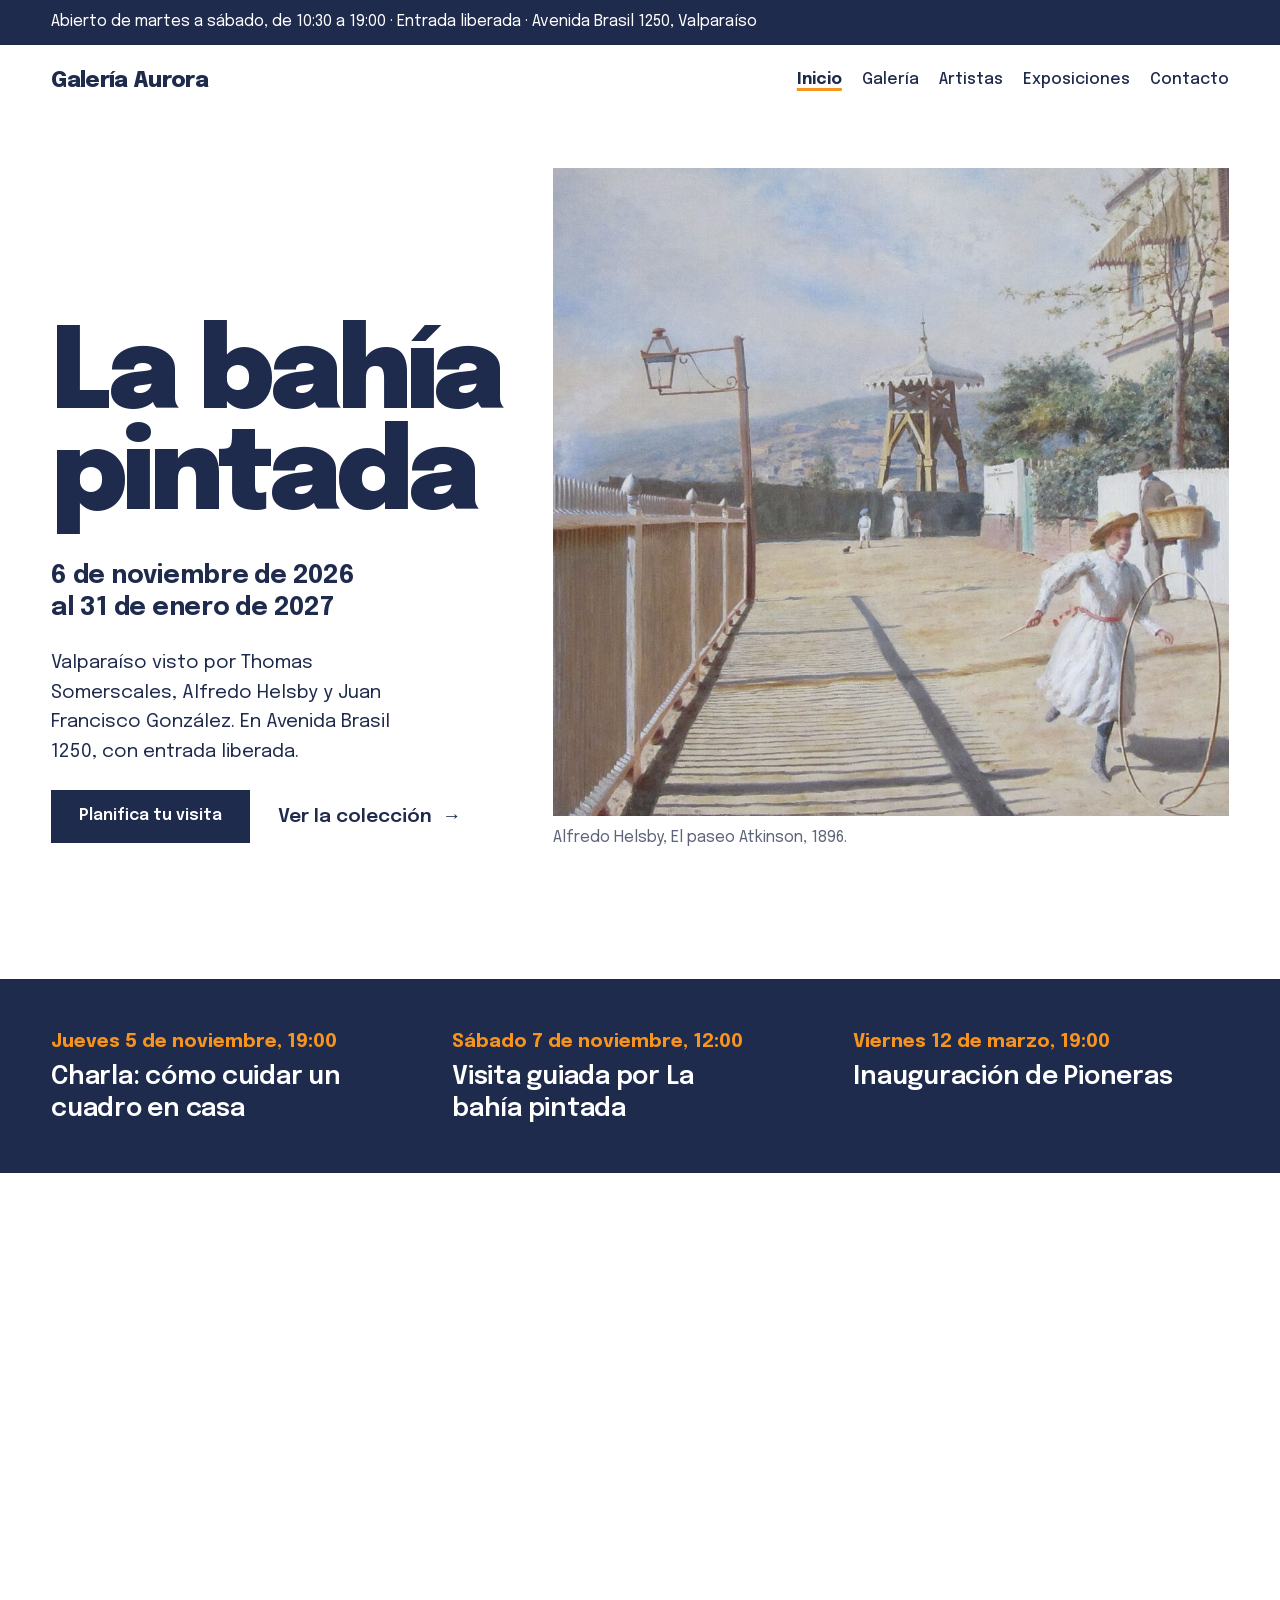
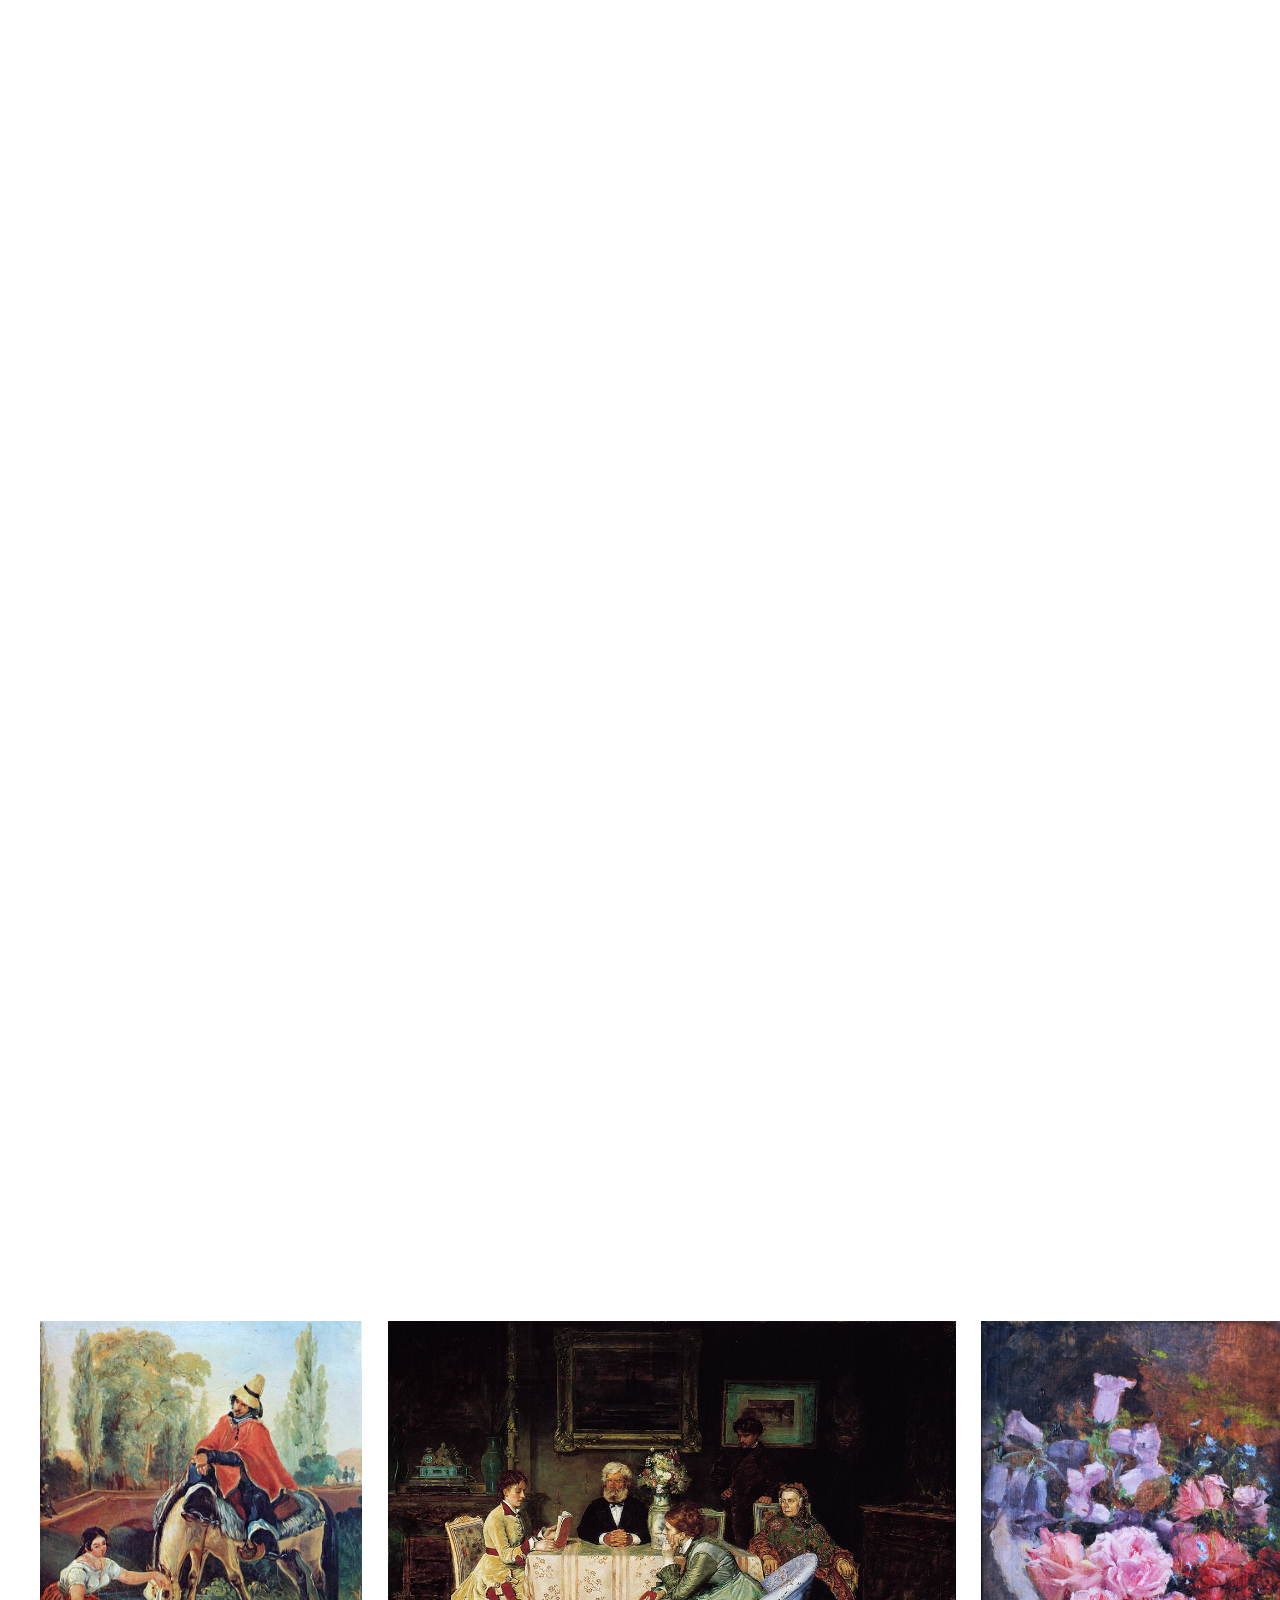
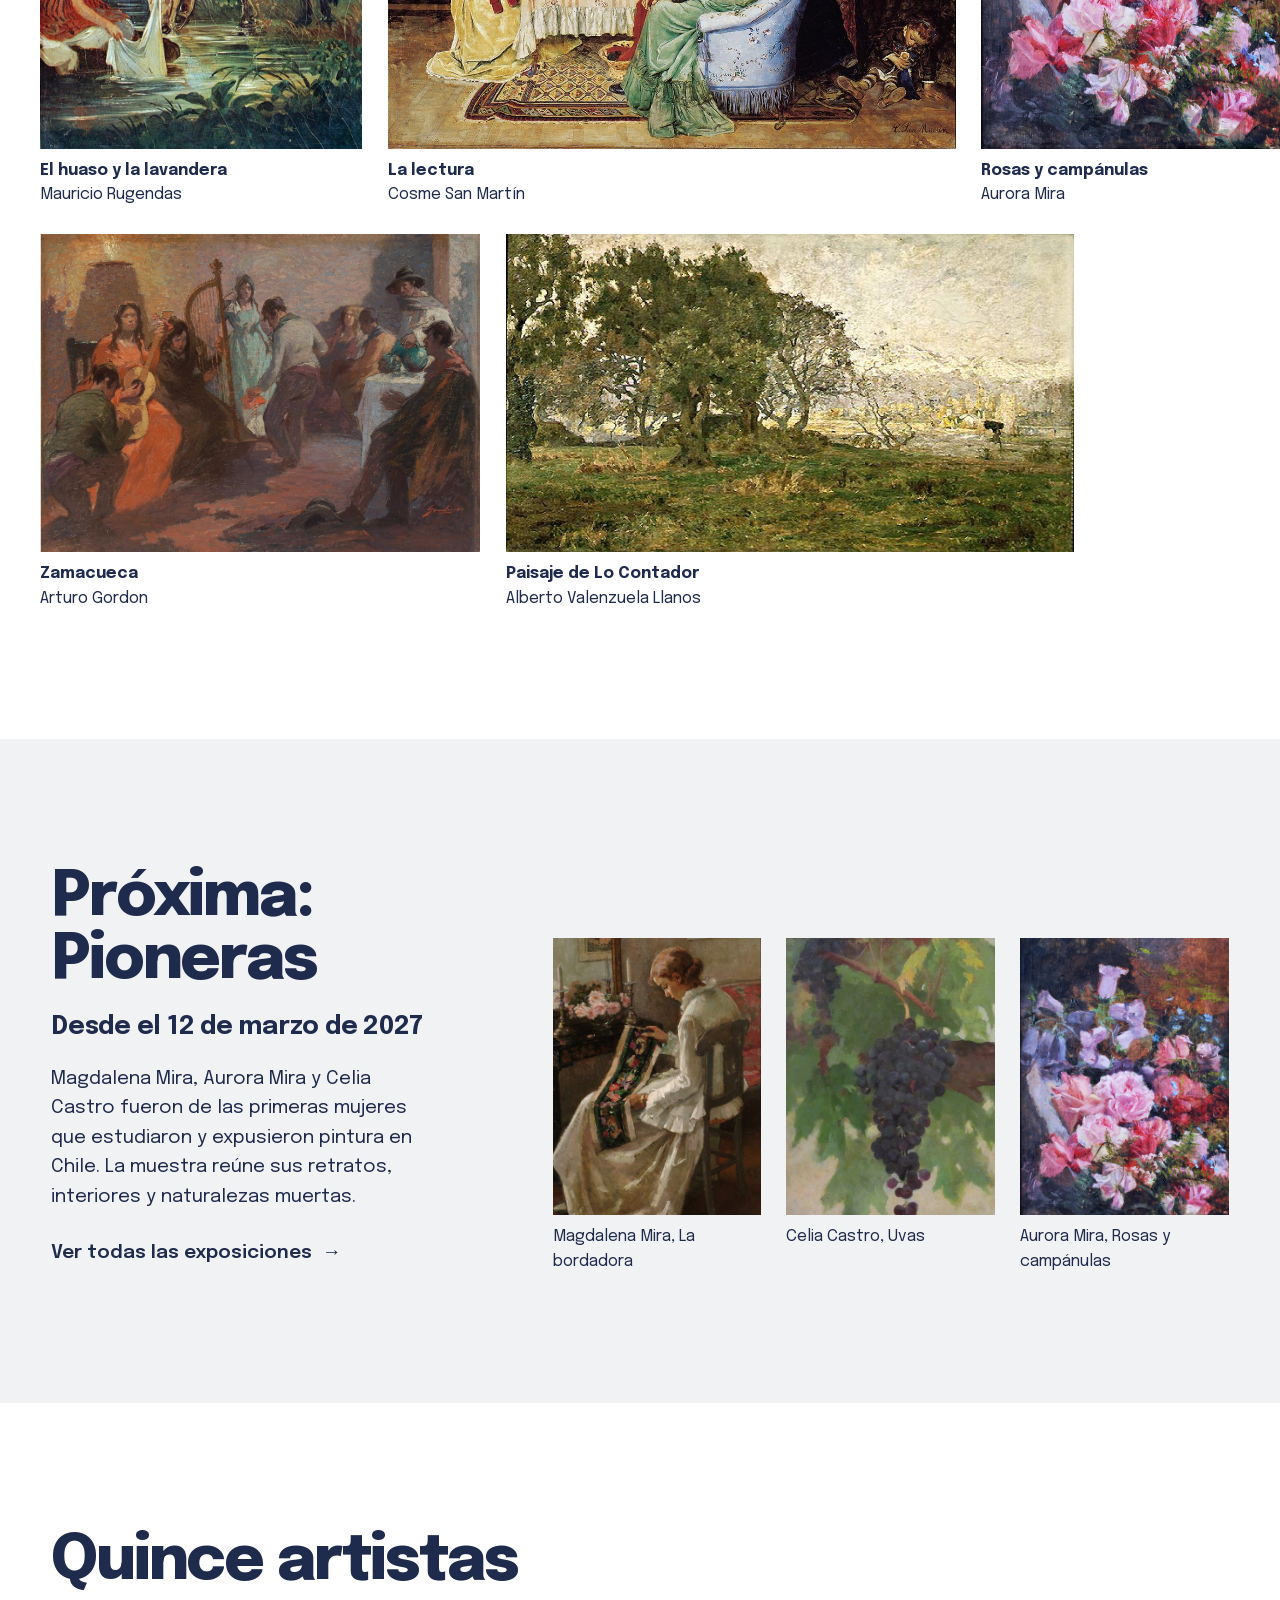
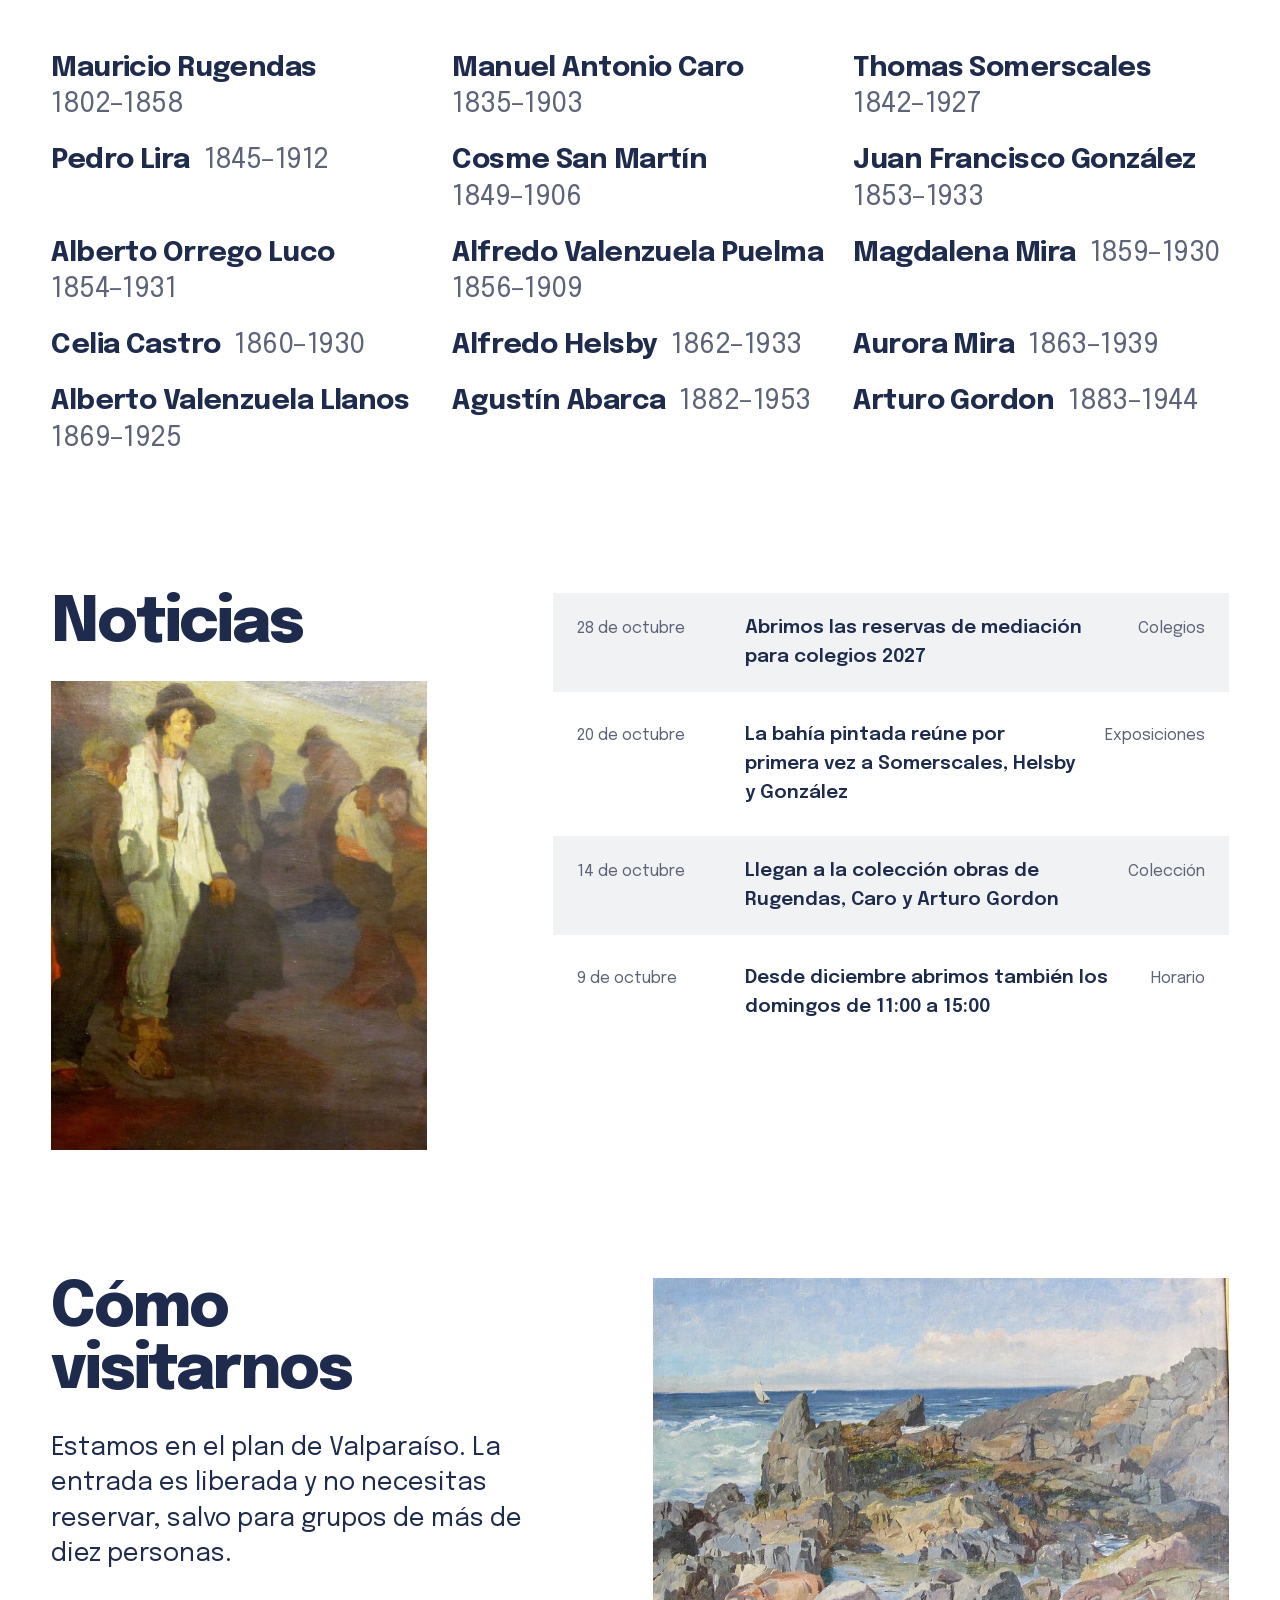
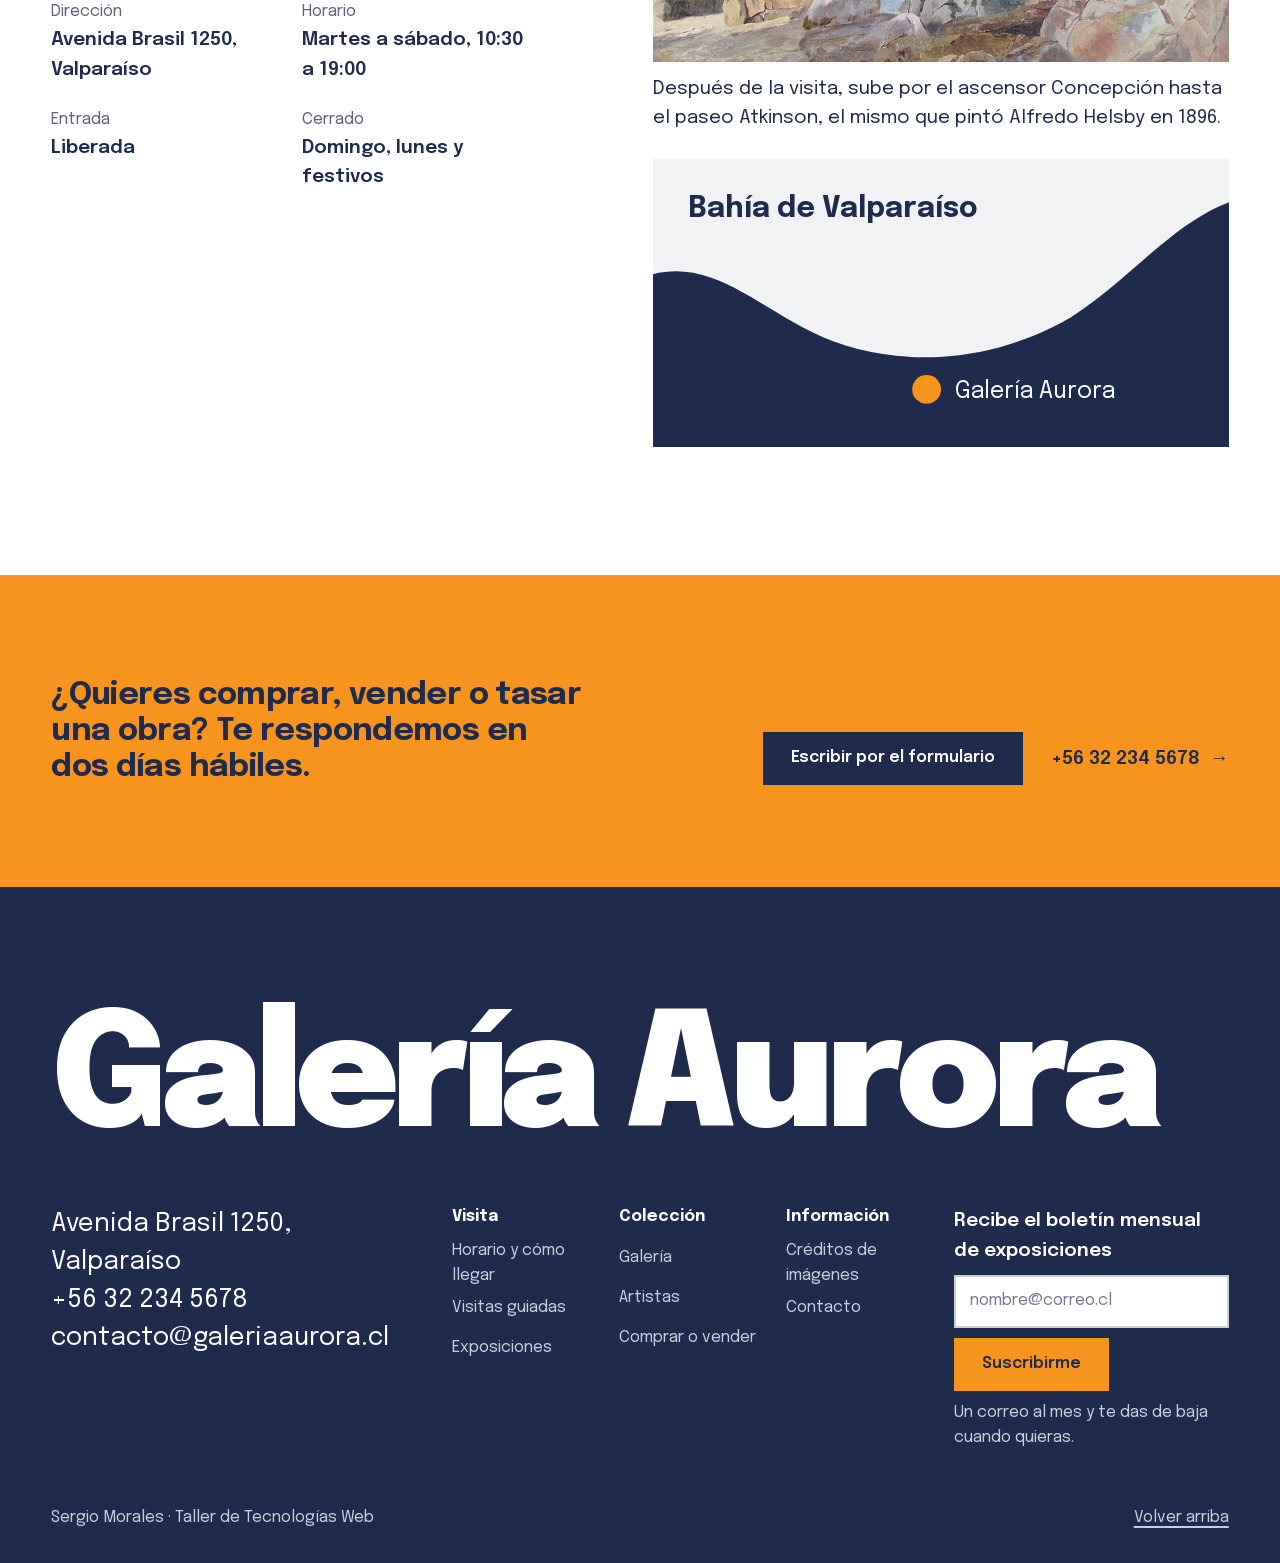
==== commit c97b9311: "feat: rediseño visual y galería con filtros" ====
--- a/index.html
+++ b/index.html
@@ -5,7 +5,7 @@
   <meta name="viewport" content="width=device-width, initial-scale=1.0">
   <meta name="description" content="Galería Aurora, galería de pintura chilena en Valparaíso. Exposición actual: La bahía pintada, con obras de Somerscales, Helsby y Juan Francisco González.">
   <title>Galería Aurora | Inicio</title>
-  <link rel="preload" href="fuentes/sentient-300.woff2" as="font" type="font/woff2" crossorigin>
+  <link rel="preload" href="fuentes/epilogue-variable.woff2" as="font" type="font/woff2" crossorigin>
   <link rel="stylesheet" href="css/estilos.css">
 </head>
 <body>
@@ -29,19 +29,20 @@
   <main id="contenido">
     <!-- Portada: la exposición actual responde qué, cuándo y dónde -->
     <section class="portada grid" aria-labelledby="titulo-portada">
-      <img class="portada-chica" src="img/gonzalez-valparaiso.jpg" width="800" height="416"
-        alt="Valparaíso, de Juan Francisco González: la bahía en calma con veleros anclados frente a los cerros, en tonos claros de rosa y gris">
-      <h1 id="titulo-portada">
-        <span class="linea"><span>La bahía</span></span>
-        <span class="linea linea-2"><span>pintada</span></span>
-      </h1>
-      <img class="portada-alta" src="img/helsby-paseo-atkinson.jpg" width="1200" height="900"
-        alt="El paseo Atkinson, de Alfredo Helsby: una niña de vestido blanco juega con un aro en un paseo soleado con baranda de fierro y la bahía al fondo">
       <div class="portada-texto">
+        <h1 id="titulo-portada">La bahía pintada</h1>
         <p class="portada-fecha">6 de noviembre de 2026 al 31 de enero de 2027</p>
-        <p>Valparaíso visto por Thomas Somerscales, Alfredo Helsby y Juan Francisco González. En Avenida Brasil 1250, con entrada liberada.</p>
-        <a class="boton" href="#visita">Planifica tu visita</a>
-      </div>
+        <p class="portada-lead">Valparaíso visto por Thomas Somerscales, Alfredo Helsby y Juan Francisco González. En Avenida Brasil 1250, con entrada liberada.</p>
+        <div class="acciones">
+          <a class="boton" href="#visita">Planifica tu visita</a>
+          <a class="enlace-flecha" href="galeria.html">Ver la colección</a>
+        </div>
+      </div>
+      <figure class="portada-foto">
+        <img src="img/helsby-paseo-atkinson.jpg" width="1200" height="900"
+          alt="El paseo Atkinson, de Alfredo Helsby: una niña de vestido blanco juega con un aro en un paseo soleado con baranda de fierro y la bahía al fondo">
+        <figcaption>Alfredo Helsby, El paseo Atkinson, 1896.</figcaption>
+      </figure>
     </section>
 
     <!-- Agenda: lo que viene, con fecha y hora -->
@@ -64,59 +65,92 @@
     </section>
 
     <!-- Quiénes somos -->
-    <section class="intro entra" aria-labelledby="quienes">
+    <section class="intro grid entra" aria-labelledby="quienes">
       <h2 id="quienes">Frente a la bahía</h2>
       <div class="intro-cuerpo">
         <p>
           Galería Aurora nació en Valparaíso para mostrar la pintura chilena que se hizo mirando este puerto.
-          Exponemos, compramos y vendemos obras de artistas chilenos de 1870 a 1930, y acompañamos a quien
+          Exponemos, compramos y vendemos obras de artistas chilenos de 1835 a 1930, y acompañamos a quien
           quiere empezar una colección o encontrarle un nuevo hogar a un cuadro de familia.
         </p>
         <ul class="intro-notas">
           <li>Abierto de martes a sábado, con entrada liberada.</li>
-          <li>Diez obras en sala, de nueve artistas chilenos.</li>
+          <li>Dieciocho obras en sala, de quince artistas.</li>
         </ul>
       </div>
       <figure class="panorama">
         <img src="img/somerscales-valparaiso.jpg" width="1200" height="766" loading="lazy"
           alt="Valparaíso, de Thomas Somerscales: vista desde los cerros al atardecer, con la ciudad y los barcos de la bahía bajo una cordillera rosada">
-        <figcaption>Thomas Somerscales, Valparaíso, 1897. Óleo sobre tela.</figcaption>
+        <figcaption class="pie-foto">Thomas Somerscales, Valparaíso, 1897. Óleo sobre tela.</figcaption>
       </figure>
     </section>
 
-    <!-- Obras en sala -->
+    <!-- Obras en sala: carrusel que se desliza de lado -->
     <section class="en-sala" aria-labelledby="titulo-sala">
       <div class="grid entra">
-        <h2 id="titulo-sala">Obras en sala</h2>
-      </div>
-      <ul class="banda">
-        <li>
+        <div class="acciones">
+          <h2 id="titulo-sala">Obras en sala</h2>
+          <a class="enlace-flecha" href="galeria.html">Recorre las 18 obras</a>
+        </div>
+      </div>
+      <ul class="fila-obras">
+        <li style="--r: 1.333">
+          <a href="galeria.html#zamacueca-caro">
+            <img src="img/caro-zamacueca.jpg" width="800" height="600" loading="lazy"
+              alt="La zamacueca, de Manuel Antonio Caro: parejas bailan en una fonda llena de gente, con banderas y botellas al fondo">
+          </a>
+          <p><strong>La zamacueca</strong>Manuel Antonio Caro</p>
+        </li>
+        <li style="--r: 0.725">
+          <a href="galeria.html#sevillana">
+            <img src="img/valenzuela-puelma-sevillana.jpg" width="522" height="720" loading="lazy"
+              alt="La sevillana, de Alfredo Valenzuela Puelma: una mujer con chal rojo mira hacia arriba con un abanico en la mano">
+          </a>
+          <p><strong>La sevillana</strong>Alfredo Valenzuela Puelma</p>
+        </li>
+        <li style="--r: 1.428">
+          <a href="galeria.html#escuadra">
+            <img src="img/somerscales-escuadra.jpg" width="928" height="650" loading="lazy"
+              alt="La escuadra chilena en 1879 en Valparaíso, de Thomas Somerscales: buques de guerra y veleros anclados en la bahía con los cerros al fondo">
+          </a>
+          <p><strong>La escuadra chilena en 1879</strong>Thomas Somerscales</p>
+        </li>
+        <li style="--r: 0.754">
+          <a href="galeria.html#huaso">
+            <img src="img/rugendas-huaso-lavandera.jpg" width="772" height="1024" loading="lazy"
+              alt="El huaso y la lavandera, de Mauricio Rugendas: un huaso de manta roja a caballo conversa con una mujer que lava ropa en un estero">
+          </a>
+          <p><strong>El huaso y la lavandera</strong>Mauricio Rugendas</p>
+        </li>
+        <li style="--r: 1.328">
+          <a href="galeria.html#lectura">
+            <img src="img/san-martin-lectura.jpg" width="1040" height="783" loading="lazy"
+              alt="La lectura, de Cosme San Martín: una familia reunida alrededor de una mesa en un salón escucha a una joven que lee">
+          </a>
+          <p><strong>La lectura</strong>Cosme San Martín</p>
+        </li>
+        <li style="--r: 0.699">
+          <a href="galeria.html#rosas">
+            <img src="img/aurora-mira-rosas.jpg" width="900" height="1287" loading="lazy"
+              alt="Rosas y campánulas, de Aurora Mira: un ramo de rosas rosadas y rojas con campánulas lilas sobre un fondo oscuro">
+          </a>
+          <p><strong>Rosas y campánulas</strong>Aurora Mira</p>
+        </li>
+        <li style="--r: 1.384">
+          <a href="galeria.html#zamacueca-gordon">
+            <img src="img/gordon-zamacueca.jpg" width="1200" height="867" loading="lazy"
+              alt="Zamacueca, de Arturo Gordon: músicos con arpa y guitarra tocan mientras una pareja baila en un patio">
+          </a>
+          <p><strong>Zamacueca</strong>Arturo Gordon</p>
+        </li>
+        <li style="--r: 1.786">
           <a href="galeria.html#lo-contador">
             <img src="img/valenzuela-llanos-lo-contador.jpg" width="652" height="365" loading="lazy"
               alt="Paisaje de Lo Contador, de Alberto Valenzuela Llanos: árboles frondosos sobre un prado verde bajo un cielo nublado">
           </a>
-          <p class="banda-titulo" aria-hidden="true">Paisaje de Lo Contador, Valenzuela Llanos</p>
-        </li>
-        <li>
-          <a href="galeria.html#bordadora">
-            <img src="img/magdalena-mira-bordadora.jpg" width="445" height="650" loading="lazy"
-              alt="La bordadora, de Magdalena Mira: una joven de vestido blanco, sentada de perfil, borda una tela negra con flores">
-          </a>
-        </li>
-        <li>
-          <a href="galeria.html#canteros">
-            <img src="img/lira-los-canteros.jpg" width="1070" height="646" loading="lazy"
-              alt="Los canteros, de Pedro Lira: hombres mueven bloques de piedra con una carretilla y una palanca junto a un muro, bajo el sol">
-          </a>
-        </li>
-        <li>
-          <a href="galeria.html#uvas">
-            <img src="img/celia-castro-uvas.jpg" width="615" height="800" loading="lazy"
-              alt="Uvas, de Celia Castro: un racimo de uvas negras cuelga de una parra entre hojas verdes">
-          </a>
-        </li>
-      </ul>
-      <p class="banda-pie">Cuatro de las diez obras en sala. <a href="galeria.html">Recorre la colección completa</a>.</p>
+          <p><strong>Paisaje de Lo Contador</strong>Alberto Valenzuela Llanos</p>
+        </li>
+      </ul>
     </section>
 
     <!-- Próxima exposición -->
@@ -125,71 +159,67 @@
         <h2 id="titulo-proxima">Próxima: Pioneras</h2>
         <p class="portada-fecha">Desde el 12 de marzo de 2027</p>
         <p>Magdalena Mira, Aurora Mira y Celia Castro fueron de las primeras mujeres que estudiaron y expusieron pintura en Chile. La muestra reúne sus retratos, interiores y naturalezas muertas.</p>
-        <p><a href="exposiciones.html">Ver todas las exposiciones</a></p>
-      </div>
-      <figure>
-        <img src="img/magdalena-mira-bordadora.jpg" width="445" height="650" loading="lazy"
-          alt="La bordadora, de Magdalena Mira: una joven de vestido blanco borda sentada en un salón">
-        <figcaption>Magdalena Mira, La bordadora</figcaption>
-      </figure>
-      <figure>
-        <img src="img/celia-castro-uvas.jpg" width="615" height="800" loading="lazy"
-          alt="Uvas, de Celia Castro: un racimo de uvas negras entre hojas de parra">
-        <figcaption>Celia Castro, Uvas</figcaption>
-      </figure>
-      <figure>
-        <img src="img/aurora-mira-rosas.jpg" width="900" height="1287" loading="lazy"
-          alt="Rosas y campánulas, de Aurora Mira: rosas rosadas y rojas con campánulas lilas sobre un fondo oscuro">
-        <figcaption>Aurora Mira, Rosas y campánulas</figcaption>
-      </figure>
+        <p><a class="enlace-flecha" href="exposiciones.html">Ver todas las exposiciones</a></p>
+      </div>
+      <div class="expo-fotos">
+        <figure>
+          <img src="img/magdalena-mira-bordadora.jpg" width="445" height="650" loading="lazy"
+            alt="La bordadora, de Magdalena Mira: una joven de vestido blanco borda sentada en un salón">
+          <figcaption>Magdalena Mira, La bordadora</figcaption>
+        </figure>
+        <figure>
+          <img src="img/celia-castro-uvas.jpg" width="615" height="800" loading="lazy"
+            alt="Uvas, de Celia Castro: un racimo de uvas negras entre hojas de parra">
+          <figcaption>Celia Castro, Uvas</figcaption>
+        </figure>
+        <figure>
+          <img src="img/aurora-mira-rosas.jpg" width="900" height="1287" loading="lazy"
+            alt="Rosas y campánulas, de Aurora Mira: rosas rosadas y rojas con campánulas lilas sobre un fondo oscuro">
+          <figcaption>Aurora Mira, Rosas y campánulas</figcaption>
+        </figure>
+      </div>
     </section>
 
     <!-- Artistas: los nombres como un muro -->
-    <section class="muro-nombres entra" aria-labelledby="titulo-artistas">
-      <h2 id="titulo-artistas">Artistas de la colección</h2>
+    <section class="muro-nombres grid entra" aria-labelledby="titulo-artistas">
+      <h2 id="titulo-artistas">Quince artistas</h2>
       <ul>
-        <li><a href="artistas.html#somerscales">Thomas Somerscales</a></li>
-        <li><a href="artistas.html#helsby">Alfredo Helsby</a></li>
-        <li><a href="artistas.html#gonzalez">Juan Francisco González</a></li>
-        <li><a href="artistas.html#valenzuela-llanos">Alberto Valenzuela Llanos</a></li>
-        <li><a href="artistas.html#lira">Pedro Lira</a></li>
-        <li><a href="artistas.html#valenzuela-puelma">Alfredo Valenzuela Puelma</a></li>
-        <li><a href="artistas.html#magdalena-mira">Magdalena Mira</a></li>
-        <li><a href="artistas.html#aurora-mira">Aurora Mira</a></li>
-        <li><a href="artistas.html#celia-castro">Celia Castro</a></li>
+        <li><a href="artistas.html#rugendas">Mauricio Rugendas <span>1802–1858</span></a></li>
+        <li><a href="artistas.html#caro">Manuel Antonio Caro <span>1835–1903</span></a></li>
+        <li><a href="artistas.html#somerscales">Thomas Somerscales <span>1842–1927</span></a></li>
+        <li><a href="artistas.html#lira">Pedro Lira <span>1845–1912</span></a></li>
+        <li><a href="artistas.html#san-martin">Cosme San Martín <span>1849–1906</span></a></li>
+        <li><a href="artistas.html#gonzalez">Juan Francisco González <span>1853–1933</span></a></li>
+        <li><a href="artistas.html#orrego-luco">Alberto Orrego Luco <span>1854–1931</span></a></li>
+        <li><a href="artistas.html#valenzuela-puelma">Alfredo Valenzuela Puelma <span>1856–1909</span></a></li>
+        <li><a href="artistas.html#magdalena-mira">Magdalena Mira <span>1859–1930</span></a></li>
+        <li><a href="artistas.html#celia-castro">Celia Castro <span>1860–1930</span></a></li>
+        <li><a href="artistas.html#helsby">Alfredo Helsby <span>1862–1933</span></a></li>
+        <li><a href="artistas.html#aurora-mira">Aurora Mira <span>1863–1939</span></a></li>
+        <li><a href="artistas.html#valenzuela-llanos">Alberto Valenzuela Llanos <span>1869–1925</span></a></li>
+        <li><a href="artistas.html#abarca">Agustín Abarca <span>1882–1953</span></a></li>
+        <li><a href="artistas.html#gordon">Arturo Gordon <span>1883–1944</span></a></li>
       </ul>
     </section>
 
     <!-- Noticias -->
     <section class="noticias grid entra" aria-labelledby="titulo-noticias">
-      <h2 id="titulo-noticias">Noticias de la galería</h2>
-      <img class="noticias-foto" src="img/valenzuela-puelma-sevillana.jpg" width="522" height="720" loading="lazy"
-        alt="La sevillana, de Alfredo Valenzuela Puelma: una mujer con chal rojo mira hacia arriba con un abanico en la mano">
+      <h2 id="titulo-noticias">Noticias</h2>
+      <img class="noticias-foto" src="img/gordon-rina.jpg" width="1280" height="960" loading="lazy"
+        alt="La riña, de Arturo Gordon: un grupo de hombres y mujeres rodea a dos que discuten, en tonos rojos y ocres">
       <ul class="filas">
         <li><span class="tipo">28 de octubre</span><span>Abrimos las reservas de mediación para colegios 2027</span><span class="valor">Colegios</span></li>
         <li><span class="tipo">20 de octubre</span><span>La bahía pintada reúne por primera vez a Somerscales, Helsby y González</span><span class="valor">Exposiciones</span></li>
+        <li><span class="tipo">14 de octubre</span><span>Llegan a la colección obras de Rugendas, Caro y Arturo Gordon</span><span class="valor">Colección</span></li>
         <li><span class="tipo">9 de octubre</span><span>Desde diciembre abrimos también los domingos de 11:00 a 15:00</span><span class="valor">Horario</span></li>
       </ul>
     </section>
 
     <!-- Visita -->
     <section class="visita grid entra" id="visita" aria-labelledby="titulo-visita">
-      <h2 id="titulo-visita">Cómo visitarnos</h2>
-      <p class="visita-lead">Estamos en el plan de Valparaíso. La entrada es liberada y no necesitas reservar, salvo para grupos de más de diez personas.</p>
-      <figure class="visita-foto">
-        <img src="img/valenzuela-llanos-marina.jpg" width="868" height="595" loading="lazy"
-          alt="Marina de Valparaíso, de Alberto Valenzuela Llanos: rocas grises y rosadas en la orilla, olas y un velero en el mar azul">
-        <p>Después de la visita, sube por el ascensor Concepción hasta el paseo Atkinson, el mismo que pintó Alfredo Helsby en 1896.</p>
-      </figure>
-      <div class="visita-lado">
-        <div class="mapa">
-          <svg viewBox="0 0 400 320" role="img" aria-labelledby="mapa-titulo">
-            <title id="mapa-titulo">Mapa simple de la bahía de Valparaíso con la ubicación de la galería en el plan</title>
-            <path d="M0 320 L0 150 C40 140 70 170 110 190 C160 215 230 215 290 180 C330 155 360 110 400 95 L400 320 Z" fill="#f4d96c"/>
-            <circle cx="205" cy="238" r="10" fill="#133621"/>
-            <text x="120" y="110" fill="#f4d96c" font-size="22" font-family="Sentient, Georgia, serif">Bahía de Valparaíso</text>
-          </svg>
-        </div>
+      <div class="visita-texto">
+        <h2 id="titulo-visita">Cómo visitarnos</h2>
+        <p class="visita-lead">Estamos en el plan de Valparaíso. La entrada es liberada y no necesitas reservar, salvo para grupos de más de diez personas.</p>
         <dl class="datos">
           <div>
             <dt>Dirección</dt>
@@ -209,18 +239,30 @@
           </div>
         </dl>
       </div>
+      <div class="visita-lado">
+        <figure class="visita-foto">
+          <img src="img/valenzuela-llanos-marina.jpg" width="868" height="595" loading="lazy"
+            alt="Marina de Valparaíso, de Alberto Valenzuela Llanos: rocas grises y rosadas en la orilla, olas y un velero en el mar azul">
+          <p>Después de la visita, sube por el ascensor Concepción hasta el paseo Atkinson, el mismo que pintó Alfredo Helsby en 1896.</p>
+        </figure>
+        <div class="mapa">
+          <svg viewBox="0 0 400 200" role="img" aria-labelledby="mapa-titulo">
+            <title id="mapa-titulo">Mapa simple de la bahía de Valparaíso con la ubicación de la galería en el plan</title>
+            <path d="M0 200 L0 80 C40 70 70 100 110 120 C160 145 230 145 290 110 C330 85 360 45 400 30 L400 200 Z" fill="#1f2b4d"/>
+            <circle cx="190" cy="160" r="10" fill="#f7941d"/>
+            <text x="24" y="40" fill="#1f2b4d" font-size="20" font-weight="700" font-family="Epilogue, Arial, sans-serif">Bahía de Valparaíso</text>
+            <text x="210" y="166" fill="#ffffff" font-size="16" font-family="Epilogue, Arial, sans-serif">Galería Aurora</text>
+          </svg>
+        </div>
+      </div>
     </section>
 
     <!-- Cierre con contacto -->
-    <section class="cierre grid entra" aria-label="Contacto rápido">
+    <section class="cierre grid" aria-label="Contacto rápido">
       <p class="cierre-frase">¿Quieres comprar, vender o tasar una obra? Te respondemos en dos días hábiles.</p>
-      <img src="img/magdalena-mira-bordadora.jpg" width="445" height="650" loading="lazy"
-        alt="Detalle de La bordadora, de Magdalena Mira">
-      <div class="cierre-enlaces">
-        <p>¿Prefieres hablar con nosotros?</p>
-        <a href="contacto.html#formulario">Escribir por el formulario</a><br>
-        <a href="tel:+56322345678">Llamar al +56 32 234 5678</a>
-        <p class="chico">Valparaíso, Chile. Respondemos en 48 horas hábiles.</p>
+      <div class="acciones">
+        <a class="boton" href="contacto.html#formulario">Escribir por el formulario</a>
+        <a class="enlace-flecha" href="tel:+56322345678">+56 32 234 5678</a>
       </div>
     </section>
   </main>
--- a/css/estilos.css
+++ b/css/estilos.css
@@ -1,49 +1,43 @@
-/* Galería Aurora — hoja de estilos única para las 5 páginas.
-   Paleta: verde de sala y dorado de marco, como un salón de pintura del siglo XIX. */
+/* Galería Aurora: hoja de estilos común a las cinco páginas.
+   Se escribe primero para celular y crece con dos quiebres: 760px y 1080px.
+   El contenido nunca pasa de 1440px de ancho, aunque la pantalla sea más grande. */
 
 @font-face {
-  font-family: "Sentient";
-  src: url("../fuentes/sentient-300.woff2") format("woff2");
-  font-weight: 300;
-  font-display: swap;
-}
-
-@font-face {
-  font-family: "Sentient";
-  src: url("../fuentes/sentient-400.woff2") format("woff2");
-  font-weight: 400;
-  font-display: swap;
-}
-
-@font-face {
-  font-family: "Sentient";
-  src: url("../fuentes/sentient-500.woff2") format("woff2");
-  font-weight: 500;
+  font-family: "Epilogue";
+  src: url("../fuentes/epilogue-variable.woff2") format("woff2");
+  font-weight: 100 900;
   font-display: swap;
 }
 
 /* ---------- Tokens ---------- */
 :root {
-  --bg: #133621;
-  --surface: #1a4429;
-  --field: #0e2a19;
-  --ink: #f4d96c;
-  --muted: #c9bb73;
-  --accent: #f4d96c;
-  --accent-ink: #133621;
-  --error: #ffb59e;
-
-  --step-small: clamp(1rem, 0.97rem + 0.1vw, 1.0625rem);
-  --step-body: clamp(1.125rem, 1.05rem + 0.3vw, 1.3125rem);
-  --step-lead: clamp(1.25rem, 1.1rem + 0.7vw, 1.625rem);
-  --step-head: clamp(2rem, 1.3rem + 3.2vw, 4rem);
-  --step-display: clamp(3.5rem, 8.3vw, 8rem);
-
-  --margin: 6vw;
-  --gap: 24px;
-  --section: clamp(120px, 14vw, 200px);
+  --bg: #ffffff;
+  --surface: #f1f2f4;
+  --ink: #1f2b4d;
+  --muted: #5d6479;
+  --accent: #f7941d;
+  --accent-ink: #1f2b4d;
+  --dark: #1f2b4d;
+  --on-dark: #ffffff;
+  --on-dark-muted: #c9cedc;
+  --error: #b3261e;
+  --field: #ffffff;
+  --veil: rgb(5 7 10 / 0.94);
+
+  --step-small: 1rem;
+  --step-body: clamp(1.0625rem, 1rem + 0.25vw, 1.1875rem);
+  --step-lead: clamp(1.25rem, 1.1rem + 0.6vw, 1.625rem);
+  --step-head: clamp(2.25rem, 1.5rem + 3vw, 4.5rem);
+  --step-display: clamp(3.25rem, 1.4rem + 7vw, 8.5rem);
+
+  --max: 1440px;
+  --pad: clamp(20px, 4vw, 56px);
+  /* margen lateral: crece en pantallas grandes para que el contenido no se estire */
+  --gutter: max(var(--pad), calc((100% - var(--max)) / 2));
+  --gap: clamp(16px, 2vw, 32px);
+  --section: clamp(88px, 10vw, 176px);
   --ease: cubic-bezier(0.16, 1, 0.3, 1);
-  color-scheme: dark;
+  color-scheme: light;
 }
 
 /* ---------- Base ---------- */
@@ -53,15 +47,11 @@
   box-sizing: border-box;
 }
 
-html {
-  scroll-behavior: smooth;
-}
-
 body {
   margin: 0;
   background: var(--bg);
   color: var(--ink);
-  font-family: "Sentient", Georgia, "Times New Roman", serif;
+  font-family: "Epilogue", "Helvetica Neue", Arial, sans-serif;
   font-size: var(--step-body);
   font-weight: 400;
   line-height: 1.55;
@@ -78,9 +68,19 @@
 h2,
 h3 {
   margin: 0;
-  font-weight: 300;
+  font-weight: 800;
   line-height: 1;
-  letter-spacing: -0.015em;
+  letter-spacing: -0.035em;
+  text-wrap: balance;
+}
+
+h2 {
+  font-size: var(--step-head);
+}
+
+h3 {
+  font-size: var(--step-lead);
+  letter-spacing: -0.02em;
 }
 
 p,
@@ -92,35 +92,44 @@
   margin: 0;
 }
 
+p {
+  text-wrap: pretty;
+}
+
 a {
   color: inherit;
-  text-underline-offset: 0.2em;
-  text-decoration-thickness: 1px;
-  transition: opacity 200ms var(--ease);
+  text-underline-offset: 0.22em;
+  text-decoration-thickness: 2px;
+  transition: color 200ms var(--ease), text-decoration-color 200ms var(--ease);
 }
 
 a:hover {
-  opacity: 0.75;
+  text-decoration-color: var(--accent);
 }
 
 :focus-visible {
-  outline: 3px solid var(--ink);
-  outline-offset: 4px;
+  outline: 3px solid var(--accent);
+  outline-offset: 3px;
 }
 
 ::selection {
-  background: var(--ink);
-  color: var(--bg);
+  background: var(--accent);
+  color: var(--accent-ink);
+}
+
+section[id],
+figure[id] {
+  scroll-margin-top: 110px;
 }
 
 .saltar {
   position: absolute;
-  left: var(--margin);
+  left: var(--pad);
   top: -100px;
+  z-index: 30;
   padding: 12px 20px;
   background: var(--ink);
   color: var(--bg);
-  z-index: 10;
 }
 
 .saltar:focus {
@@ -132,526 +141,716 @@
   color: var(--muted);
 }
 
+/* texto solo para lectores de pantalla, no es una línea divisoria */
+.oculto {
+  position: absolute;
+  width: 1px;
+  height: 1px; /* taste-skill-ignore */
+  overflow: hidden;
+  clip-path: inset(50%);
+  white-space: nowrap;
+}
+
 .grid {
   display: grid;
-  grid-template-columns: repeat(12, minmax(0, 1fr));
-  column-gap: var(--gap);
-  padding-inline: var(--margin);
-}
-
-/* ---------- Botón (uno solo en todo el sitio, esquinas rectas) ---------- */
+  grid-template-columns: minmax(0, 1fr);
+  gap: var(--gap);
+  padding-inline: var(--gutter);
+}
+
+/* ---------- Botones y enlaces de acción ---------- */
 .boton {
   display: inline-flex;
   align-items: center;
-  min-height: 48px;
-  padding: 12px 28px;
+  justify-content: center;
+  min-height: 52px;
+  padding: 14px 28px;
   border: 0;
+  border-radius: 0;
+  background: var(--ink);
+  color: var(--bg);
+  font: inherit;
+  font-size: var(--step-small);
+  font-weight: 600;
+  text-decoration: none;
+  cursor: pointer;
+  transition: background-color 200ms var(--ease), color 200ms var(--ease), transform 200ms var(--ease);
+}
+
+.boton:hover {
   background: var(--accent);
   color: var(--accent-ink);
-  font: inherit;
-  font-weight: 500;
-  text-decoration: none;
-  cursor: pointer;
-  transition: transform 200ms var(--ease), opacity 200ms var(--ease);
-}
-
-.boton:hover {
-  opacity: 0.88;
 }
 
 .boton:active {
   transform: translateY(2px);
 }
 
-/* ---------- Barra de navegación ---------- */
-.barra {
+.enlace-flecha {
+  display: inline-flex;
+  align-items: center;
+  gap: 10px;
+  min-height: 44px;
+  font-weight: 600;
+  text-decoration: none;
+}
+
+.enlace-flecha::after {
+  content: "→";
+  transition: transform 200ms var(--ease);
+}
+
+.enlace-flecha:hover::after {
+  transform: translateX(6px);
+}
+
+.acciones {
   display: flex;
   flex-wrap: wrap;
-  align-items: baseline;
+  align-items: center;
+  gap: 16px 28px;
+}
+
+/* ---------- Franja de horario y barra ---------- */
+.aviso {
+  padding: 10px var(--gutter);
+  background: var(--dark);
+  color: var(--on-dark);
+  font-size: var(--step-small);
+}
+
+.barra {
+  position: relative;
+  z-index: 20;
+  display: flex;
+  flex-wrap: wrap;
+  align-items: center;
   justify-content: space-between;
-  gap: 12px 32px;
-  padding: 24px var(--margin);
-  font-size: var(--step-small);
+  gap: 4px 32px;
+  padding: 14px var(--gutter);
+  background: var(--bg);
 }
 
 .marca {
-  font-size: var(--step-body);
-  font-weight: 500;
+  font-size: 1.375rem;
+  font-weight: 800;
+  letter-spacing: -0.03em;
   text-decoration: none;
-  letter-spacing: -0.01em;
 }
 
 .barra ul {
   display: flex;
   flex-wrap: wrap;
-  gap: 4px 28px;
+  gap: 0 20px;
   padding: 0;
   list-style: none;
 }
 
 .barra nav a {
-  display: inline-block;
-  padding: 10px 0;
+  display: inline-flex;
+  align-items: center;
+  min-height: 44px;
+  font-size: var(--step-small);
+  font-weight: 500;
   text-decoration: none;
-  font-size: var(--step-small);
-}
-
+  white-space: nowrap;
+}
+
+.barra nav a:hover,
 .barra nav a[aria-current="page"] {
   text-decoration: underline;
-  text-decoration-thickness: 2px;
-  text-underline-offset: 0.35em;
+  text-decoration-color: var(--accent);
+  text-decoration-thickness: 3px;
+}
+
+.barra nav a[aria-current="page"] {
+  font-weight: 700;
 }
 
 /* ---------- Portada de inicio ---------- */
 .portada {
-  min-height: calc(100svh - 130px);
-  grid-template-rows: auto auto 1fr;
-  align-content: start;
-  padding-top: 2vh;
-  overflow: hidden;
-}
-
-.portada-chica {
-  grid-column: 10 / 13;
-  grid-row: 1;
+  padding-top: clamp(24px, 4vw, 56px);
+  align-items: end;
+}
+
+.portada h1 {
+  font-size: var(--step-display);
+  font-weight: 900;
+  line-height: 0.9;
+  letter-spacing: -0.045em;
+}
+
+.portada-fecha {
+  text-wrap: balance;
+  font-size: var(--step-lead);
+  font-weight: 700;
+  letter-spacing: -0.01em;
+  line-height: 1.25;
+}
+
+.portada-texto {
+  display: grid;
+  gap: 24px;
+}
+
+.portada-texto .portada-fecha {
+  margin-top: 8px;
+}
+
+.portada-lead {
+  max-width: 34ch;
+}
+
+.portada-foto img {
   width: 100%;
-  aspect-ratio: 16 / 10;
+  aspect-ratio: 4 / 3;
   object-fit: cover;
-  margin-bottom: 20px;
-}
-
-.portada h1 {
-  grid-column: 2 / 13;
-  grid-row: 2;
-  font-size: var(--step-display);
-}
-
-.linea {
-  display: block;
-  overflow: hidden;
-  padding-bottom: 0.08em;
-}
-
-.linea > span {
-  display: inline-block;
-}
-
-.linea-2 {
-  /* el segundo renglón parte en la columna 6 de la grilla */
-  padding-left: calc((100% + var(--gap)) / 11 * 4);
-}
-
-.portada-alta {
-  grid-column: 2 / 6;
-  grid-row: 3;
-  align-self: start;
-  width: 100%;
-  aspect-ratio: 4 / 5;
-  object-fit: cover;
-  object-position: 70% 50%;
-  margin-top: calc(var(--step-display) * -1.05);
-}
-
-.portada-texto {
-  grid-column: 6 / 12;
-  grid-row: 3;
-  padding-top: 28px;
-  max-width: 36ch;
-}
-
-.portada-fecha {
+}
+
+.portada-foto figcaption,
+.pie-foto {
+  margin-top: 10px;
+  font-size: var(--step-small);
+  color: var(--muted);
+}
+
+/* ---------- Agenda en franja oscura ---------- */
+.agenda-franja {
+  margin-top: var(--section);
+  padding-block: 48px;
+  background: var(--dark);
+  color: var(--on-dark);
+}
+
+.agenda-franja ul {
+  padding-block: 0;
+  list-style: none;
+}
+
+.agenda-fecha {
+  color: var(--accent);
+  font-weight: 700;
+}
+
+.agenda-franja li p + p {
+  margin-top: 6px;
   font-size: var(--step-lead);
-  font-weight: 500;
-  line-height: 1.3;
-  margin-bottom: 12px;
-}
-
-.portada-texto p + p {
-  margin-bottom: 28px;
-}
-
-/* ---------- Introducción con panorama ---------- */
+  font-weight: 600;
+  line-height: 1.25;
+  letter-spacing: -0.01em;
+}
+
+/* ---------- Introducción ---------- */
 .intro {
   padding-top: var(--section);
 }
 
-.intro h2 {
-  padding-inline: var(--margin);
-  font-size: var(--step-head);
-  line-height: 0.95;
-  max-width: 12ch;
-}
-
 .intro-cuerpo {
   display: grid;
-  grid-template-columns: repeat(12, minmax(0, 1fr));
-  column-gap: var(--gap);
-  padding-inline: var(--margin);
-  margin-top: 28px;
-}
-
-.intro-cuerpo > p {
-  grid-column: 1 / 8;
+  gap: 24px;
+  max-width: 60ch;
+}
+
+.intro-cuerpo > p:first-child {
   font-size: var(--step-lead);
-  line-height: 1.45;
-  max-width: 40ch;
+  line-height: 1.4;
 }
 
 .intro-notas {
-  grid-column: 9 / 13;
-  align-self: end;
-  display: flex;
-  gap: 48px;
-  padding: 0;
-  list-style: none;
-}
-
-.intro-notas li {
-  max-width: 160px;
-  font-size: var(--step-small);
-  color: var(--muted);
+  display: grid;
+  gap: 8px;
+  padding-left: 1.2em;
 }
 
 .panorama {
-  margin-top: 40px;
+  margin-top: 24px;
 }
 
 .panorama img {
   width: 100%;
   aspect-ratio: 21 / 9;
   object-fit: cover;
-  object-position: 50% 60%;
-}
-
-.panorama figcaption,
-.banda-pie {
-  padding: 12px var(--margin) 0;
-  font-size: var(--step-small);
-  color: var(--muted);
-}
-
-/* ---------- Banda de paneles desiguales ---------- */
+}
+
+/* ---------- Obras en sala: filas justificadas ----------
+   Cada obra crece según su proporción (--r = ancho / alto), así todas las de una fila quedan del mismo alto. */
 .en-sala {
   padding-top: var(--section);
 }
 
-.en-sala h2 {
-  grid-column: 3 / 13;
-  font-size: var(--step-head);
-  margin-bottom: 64px;
-}
-
-.banda {
+.en-sala:last-child {
+  padding-bottom: var(--section);
+}
+
+.en-sala .chico {
+  margin-top: 16px;
+}
+
+.en-sala .acciones {
+  justify-content: space-between;
+  align-items: end;
+}
+
+.fila-obras {
   display: flex;
-  height: 68svh;
-  min-height: 420px;
-  margin: 0;
+  flex-wrap: wrap;
+  gap: var(--gap);
+  margin-top: 40px;
+  list-style: none;
+}
+
+.fila-obras::after {
+  content: "";
+  flex-grow: 999;
+}
+
+.fila-obras li {
+  flex: calc(var(--r) * 100) 1 calc(var(--r) * 140px);
+}
+
+.fila-obras a {
+  display: block;
+  overflow: hidden;
+  background: var(--surface);
+}
+
+.fila-obras img {
+  width: 100%;
+  aspect-ratio: var(--r);
+  object-fit: cover;
+  transition: transform 600ms var(--ease);
+}
+
+.fila-obras a:hover img,
+.fila-obras a:focus-visible img {
+  transform: scale(1.04);
+}
+
+.fila-obras p {
+  margin-top: 10px;
+  font-size: var(--step-small);
+}
+
+.fila-obras strong {
+  display: block;
+  font-weight: 700;
+}
+
+/* ---------- Próxima exposición ---------- */
+.expo-proxima {
+  margin-top: var(--section);
+  padding-block: var(--section);
+  background: var(--surface);
+  align-items: end;
+}
+
+.expo-proxima-texto {
+  display: grid;
+  gap: 20px;
+  align-content: start;
+}
+
+.expo-fotos {
+  display: grid;
+  grid-template-columns: repeat(3, minmax(0, 1fr));
+  gap: var(--gap);
+}
+
+.expo-fotos img {
+  width: 100%;
+  aspect-ratio: 3 / 4;
+  object-fit: cover;
+}
+
+.expo-fotos figcaption {
+  margin-top: 10px;
+  font-size: var(--step-small);
+}
+
+/* ---------- Muro de nombres de artistas ---------- */
+.muro-nombres {
+  padding-top: var(--section);
+}
+
+.muro-nombres ul {
+  display: grid;
+  gap: 4px var(--gap);
+  margin-top: 24px;
   padding: 0;
   list-style: none;
 }
 
-.banda li {
-  position: relative;
-  min-width: 0;
-  overflow: hidden;
-  transition: flex-grow 500ms var(--ease);
-}
-
-.banda li:nth-child(1) { flex: 5 1 0; }
-.banda li:nth-child(2) { flex: 2 1 0; }
-.banda li:nth-child(3) { flex: 3 1 0; }
-.banda li:nth-child(4) { flex: 2 1 0; }
-
-@media (hover: hover) {
-  .banda li:hover {
-    flex-grow: 6;
-  }
-}
-
-.banda a,
-.banda img {
-  display: block;
-  width: 100%;
-  height: 100%;
-}
-
-.banda img {
-  object-fit: cover;
-}
-
-.banda-titulo {
-  position: absolute;
-  top: 24px;
-  left: 24px;
-  max-width: 22ch;
-  padding: 12px 16px;
-  background: rgba(10, 22, 14, 0.78);
-  font-size: var(--step-lead);
-  line-height: 1.2;
+.muro-nombres a {
+  display: flex;
+  flex-wrap: wrap;
+  align-items: baseline;
+  gap: 4px 14px;
+  padding-block: 10px;
+  font-size: clamp(1.375rem, 1rem + 1vw, 1.75rem);
+  font-weight: 700;
+  letter-spacing: -0.02em;
+  line-height: 1.15;
+  text-decoration: none;
+}
+
+.muro-nombres a span {
+  font-weight: 400;
+  color: var(--muted);
+}
+
+.muro-nombres a:hover {
+  color: var(--accent);
+}
+
+/* ---------- Filas de datos (noticias, agenda) ---------- */
+.filas {
+  display: grid;
+  gap: 8px;
+  padding: 0;
+  list-style: none;
+}
+
+.filas li {
+  display: grid;
+  gap: 4px 24px;
+  padding: 20px 24px;
+}
+
+/* filas alternadas en tono, sin líneas divisorias */
+.filas li:nth-child(odd) {
+  background: var(--surface);
+}
+
+.filas .tipo,
+.filas .valor {
+  font-size: var(--step-small);
+  color: var(--muted);
+}
+
+.filas li > span:nth-child(2) {
+  font-weight: 600;
 }
 
 /* ---------- Noticias ---------- */
 .noticias {
   padding-top: var(--section);
-  align-items: end;
-}
-
-.noticias h2 {
-  grid-column: 1 / 13;
-  font-size: var(--step-head);
-  line-height: 0.98;
-  text-indent: 3vw;
-  max-width: 18ch;
-  margin-bottom: 96px;
+  align-items: start;
 }
 
 .noticias-foto {
-  grid-column: 1 / 5;
-  grid-row: 2;
-  width: 22vw;
+  width: 100%;
   aspect-ratio: 4 / 5;
   object-fit: cover;
-}
-
-
-.filas {
-  grid-column: 8 / 13;
-  grid-row: 2;
-  padding: 0;
-  list-style: none;
-  font-size: var(--step-small);
-}
-
-.filas li {
-  display: grid;
-  grid-template-columns: 30% minmax(0, 1fr) auto;
-  gap: 16px;
-  padding-block: 13px;
-}
-
-.filas li:nth-child(5) {
-  margin-top: 44px;
-}
-
-.filas .tipo {
-  color: var(--muted);
-}
-
-.filas .valor {
-  text-align: right;
-}
-
-.noticias .filas {
-  grid-column: 6 / 13;
 }
 
 /* ---------- Visita ---------- */
 .visita {
   padding-top: var(--section);
-}
-
-.visita h2 {
-  grid-column: 1 / 13;
-  font-size: var(--step-head);
+  align-items: start;
+}
+
+.visita-texto {
+  display: grid;
+  gap: 28px;
 }
 
 .visita-lead {
-  grid-column: 1 / 7;
-  margin-top: 24px;
   font-size: var(--step-lead);
-  line-height: 1.45;
-}
-
-.visita-foto {
-  grid-column: 1 / 9;
-  position: relative;
-  margin-top: 72px;
+  line-height: 1.4;
+}
+
+.datos {
+  display: grid;
+  grid-template-columns: repeat(2, minmax(0, 1fr));
+  gap: 24px var(--gap);
+}
+
+.datos dt {
+  font-size: var(--step-small);
+  color: var(--muted);
+}
+
+.datos dd {
+  font-weight: 600;
+}
+
+.mapa {
+  background: var(--surface);
+}
+
+.mapa svg {
+  display: block;
+  width: 100%;
+  height: auto;
 }
 
 .visita-foto img {
   width: 100%;
-  aspect-ratio: 16 / 10;
+  aspect-ratio: 3 / 2;
   object-fit: cover;
 }
 
 .visita-foto p {
+  margin-top: 12px;
+}
+
+/* ---------- Banda de cierre en naranjo ---------- */
+.cierre {
+  margin-top: var(--section);
+  padding-block: clamp(64px, 8vw, 128px);
+  background: var(--accent);
+  color: var(--accent-ink);
+  align-items: end;
+}
+
+.cierre-frase {
+  max-width: 30ch;
+  font-size: clamp(1.375rem, 1rem + 1.2vw, 2rem);
+  font-weight: 700;
+  line-height: 1.15;
+  letter-spacing: -0.02em;
+}
+
+.cierre .boton:hover {
+  background: var(--bg);
+  color: var(--ink);
+}
+
+/* ---------- Encabezado de páginas interiores ---------- */
+.cabecera {
+  padding-block: clamp(40px, 6vw, 96px) clamp(32px, 4vw, 64px);
+  align-items: end;
+}
+
+.cabecera h1 {
+  font-size: var(--step-display);
+  font-weight: 900;
+  line-height: 0.9;
+  letter-spacing: -0.045em;
+}
+
+.cabecera p {
+  max-width: 48ch;
+  font-size: var(--step-lead);
+  line-height: 1.4;
+}
+
+/* ---------- Galería: filtros por sala ---------- */
+.coleccion {
+  padding-bottom: var(--section);
+}
+
+.filtros {
+  display: flex;
+  flex-wrap: wrap;
+  gap: 10px;
+  margin: 0;
+  padding: 0;
+  border: 0;
+}
+
+.filtros input {
   position: absolute;
-  top: 0;
-  right: 0;
-  width: 320px;
-  padding: 20px;
+  opacity: 0;
+  pointer-events: none;
+}
+
+.filtros label {
+  display: inline-flex;
+  align-items: center;
+  gap: 10px;
+  min-height: 48px;
+  padding: 10px 22px;
+  border-radius: 999px;
+  background: var(--surface);
+  font-size: var(--step-small);
+  font-weight: 600;
+  cursor: pointer;
+  transition: background-color 200ms var(--ease), color 200ms var(--ease);
+}
+
+.filtros label span {
+  font-weight: 400;
+  color: var(--muted);
+}
+
+.filtros label:hover {
+  background: #e3e6eb;
+}
+
+.filtros input:checked + label {
   background: var(--ink);
   color: var(--bg);
-  font-size: var(--step-small);
-}
-
-.visita-lado {
-  grid-column: 9 / 13;
-  margin-top: 72px;
-}
-
-.mapa {
+}
+
+.filtros input:checked + label span {
+  color: var(--on-dark-muted);
+}
+
+.filtros input:focus-visible + label {
+  outline: 3px solid var(--accent);
+  outline-offset: 3px;
+}
+
+/* Cada radio muestra solo las obras de su sala; "Todas" no oculta nada */
+.coleccion:has(#f-bahia:checked) .obra:not([data-sala="bahia"]),
+.coleccion:has(#f-costumbres:checked) .obra:not([data-sala="costumbres"]),
+.coleccion:has(#f-figuras:checked) .obra:not([data-sala="figuras"]),
+.coleccion:has(#f-naturaleza:checked) .obra:not([data-sala="naturaleza"]) {
+  display: none;
+}
+
+/* ---------- Galería: muro tipo mosaico ---------- */
+.muro {
+  columns: 1;
+  column-gap: var(--gap);
+  margin-top: 16px;
+}
+
+.obra {
+  break-inside: avoid;
+  margin-bottom: clamp(28px, 3vw, 48px);
+}
+
+.obra > a {
+  position: relative;
+  display: block;
+  overflow: hidden;
   background: var(--surface);
-  aspect-ratio: 4 / 3.2;
-  display: grid;
-  place-items: center;
-}
-
-.mapa svg {
-  width: 86%;
-  height: auto;
-}
-
-.datos {
-  display: grid;
-  grid-template-columns: 1fr 1fr;
-  gap: 20px 16px;
-  margin-top: 24px;
-  font-size: var(--step-small);
-}
-
-.datos dt {
-  font-size: var(--step-small);
-  color: var(--muted);
-}
-
-/* ---------- Banda de contacto ---------- */
-.cierre {
-  padding-top: 160px;
-  padding-bottom: 120px;
-  align-items: start;
-}
-
-.cierre-frase {
-  grid-column: 1 / 6;
-  font-size: var(--step-lead);
-  line-height: 1.15;
-}
-
-.cierre img {
-  grid-column: 8 / 10;
-  width: 100%;
-  max-width: 170px;
-  aspect-ratio: 1;
-  object-fit: cover;
-}
-
-.cierre-enlaces {
-  grid-column: 10 / 13;
-}
-
-.cierre-enlaces p:first-child {
-  font-weight: 500;
-  margin-bottom: 20px;
-}
-
-.cierre-enlaces a {
-  display: inline-block;
-  padding-block: 4px;
-}
-
-.cierre-enlaces .chico {
-  margin-top: 16px;
-}
-
-/* ---------- Encabezado de páginas interiores ---------- */
-.cabecera {
-  padding-top: 8vh;
-  padding-bottom: 72px;
-  align-items: end;
-}
-
-.cabecera h1 {
-  grid-column: 1 / 8;
-  font-size: var(--step-display);
-}
-
-.cabecera p {
-  grid-column: 8 / 13;
-  font-size: var(--step-lead);
-  line-height: 1.4;
-}
-
-/* ---------- Galería: pares escalonados ---------- */
-.sala {
-  padding-bottom: var(--section);
-}
-
-.sala h2 {
-  grid-column: 1 / 13;
-  font-size: var(--step-head);
-  margin-top: 96px;
-  margin-bottom: 48px;
-}
-
-.sala h2:first-child {
-  margin-top: 40px;
-}
-
-.obra {
-  margin-bottom: 10vh;
 }
 
 .obra img {
   width: 100%;
-  object-fit: cover;
+  transition: transform 700ms var(--ease);
+}
+
+.obra > a::after {
+  content: "Ver en grande";
+  position: absolute;
+  right: 12px;
+  bottom: 12px;
+  padding: 8px 14px;
+  background: var(--bg);
+  color: var(--ink);
+  font-size: var(--step-small);
+  font-weight: 600;
+  opacity: 0;
+  transform: translateY(8px);
+  transition: opacity 250ms var(--ease), transform 250ms var(--ease);
+}
+
+.obra > a:hover img,
+.obra > a:focus-visible img {
+  transform: scale(1.05);
+}
+
+.obra > a:hover::after,
+.obra > a:focus-visible::after {
+  opacity: 1;
+  transform: translateY(0);
 }
 
 .obra figcaption {
-  margin-top: 10px;
+  display: grid;
+  gap: 2px;
+  margin-top: 12px;
   font-size: var(--step-small);
   color: var(--muted);
-  line-height: 1.45;
 }
 
 .obra figcaption strong {
+  font-size: var(--step-body);
+  font-weight: 700;
+  color: var(--ink);
+}
+
+/* ---------- Galería: vista ampliada con :target ---------- */
+.visor {
+  position: fixed;
+  inset: 0;
+  z-index: 40;
+  display: none;
+  grid-template-rows: minmax(0, 1fr) auto;
+  gap: 16px;
+  padding: clamp(16px, 3vw, 40px);
+  background: var(--veil);
+  color: var(--on-dark);
+}
+
+.visor:target {
+  display: grid;
+}
+
+.visor figure {
+  display: grid;
+  grid-template-rows: minmax(0, 1fr) auto;
+  gap: 14px;
+  min-height: 0;
+  justify-items: center;
+}
+
+.visor img {
+  width: auto;
+  max-width: 100%;
+  height: 100%;
+  max-height: 100%;
+  object-fit: contain;
+  min-height: 0;
+}
+
+.visor figcaption {
+  text-align: center;
+  font-size: var(--step-small);
+  color: var(--on-dark-muted);
+}
+
+.visor figcaption strong {
   display: block;
-  color: var(--ink);
-  font-size: var(--step-small);
-  font-weight: 500;
-}
-
-.obra-a { grid-column: 1 / 5; }
-.obra-b { grid-column: 7 / 13; margin-top: 16vh; }
-.obra-c { grid-column: 6 / 12; }
-.obra-d { grid-column: 2 / 5; margin-top: 12vh; }
-.obra-ancha { grid-column: 1 / 13; }
-.obra-ancha img { aspect-ratio: 21 / 9; }
-
-/* proporción del recorte según la forma del cuadro */
-.obra.vertical img { aspect-ratio: 3 / 4; }
-.obra.horizontal img { aspect-ratio: 3 / 2; }
-
-.obra a {
-  display: inline-block;
-  margin-top: 6px;
-  color: var(--ink);
-  font-size: var(--step-small);
-}
-
+  font-size: var(--step-lead);
+  color: var(--on-dark);
+}
+
+.visor nav {
+  display: flex;
+  flex-wrap: wrap;
+  justify-content: center;
+  gap: 10px;
+}
+
+.visor nav a {
+  display: inline-flex;
+  align-items: center;
+  min-height: 48px;
+  padding: 10px 22px;
+  background: rgb(255 255 255 / 0.12);
+  color: var(--on-dark);
+  font-size: var(--step-small);
+  font-weight: 600;
+  text-decoration: none;
+  transition: background-color 200ms var(--ease), color 200ms var(--ease);
+}
+
+.visor nav a:hover {
+  background: var(--accent);
+  color: var(--accent-ink);
+}
+
+/* ---------- Créditos ---------- */
 .creditos {
-  padding-bottom: var(--section);
-}
-
-.creditos h2 {
-  grid-column: 1 / 5;
-  font-size: var(--step-lead);
-  font-weight: 400;
+  padding-block: var(--section);
+  background: var(--surface);
 }
 
 .creditos ul {
-  grid-column: 5 / 13;
-  padding: 0;
-  list-style: none;
-  font-size: var(--step-small);
-  color: var(--muted);
-  columns: 2;
+  columns: 1;
   column-gap: var(--gap);
+  padding-left: 1.2em;
+  font-size: var(--step-small);
 }
 
 .creditos li {
   break-inside: avoid;
-  margin-bottom: 10px;
+  margin-bottom: 8px;
 }
 
 /* ---------- Artistas ---------- */
@@ -659,43 +858,37 @@
   padding-bottom: var(--section);
 }
 
-.nomina-rotulo {
-  grid-column: 7 / 8;
-  font-size: var(--step-small);
-  color: var(--muted);
-}
-
 .nomina ul {
-  grid-column: 8 / 13;
+  display: grid;
+  gap: 0 var(--gap);
   padding: 0;
   list-style: none;
-  font-size: var(--step-small);
-}
-
-.nomina li a {
-  display: grid;
-  grid-template-columns: 1fr auto;
-  gap: 16px;
-  padding-block: 13px;
+}
+
+.nomina a {
+  display: flex;
+  flex-wrap: wrap;
+  align-items: baseline;
+  gap: 2px 12px;
+  padding: 14px 0;
+  font-size: var(--step-lead);
+  font-weight: 700;
+  letter-spacing: -0.02em;
   text-decoration: none;
 }
 
-.nomina li span {
+.nomina a span {
+  font-weight: 400;
   color: var(--muted);
 }
 
-.nomina-foto {
-  grid-column: 1 / 5;
-  grid-row: 1;
-  align-self: end;
-  width: 100%;
-  aspect-ratio: 4 / 5;
-  object-fit: cover;
+.nomina a:hover {
+  color: var(--accent);
 }
 
 .artista {
-  padding-block: 80px;
-  align-items: start;
+  padding-block: clamp(48px, 6vw, 96px);
+  align-items: center;
 }
 
 .artista:nth-of-type(even) {
@@ -703,39 +896,24 @@
 }
 
 .artista img {
-  grid-column: 1 / 5;
   width: 100%;
-  aspect-ratio: 4 / 5;
+  aspect-ratio: 4 / 3;
   object-fit: cover;
 }
 
 .artista-texto {
-  grid-column: 6 / 12;
-}
-
-.artista:nth-of-type(even) img {
-  grid-column: 9 / 13;
-  grid-row: 1;
-}
-
-.artista:nth-of-type(even) .artista-texto {
-  grid-column: 2 / 8;
-  grid-row: 1;
-}
-
-.artista h2 {
-  font-size: var(--step-head);
-  margin-bottom: 12px;
-}
-
-.artista .vida {
-  font-size: var(--step-lead);
+  display: grid;
+  gap: 16px;
+  max-width: 56ch;
+}
+
+.artista-texto h2 {
+  font-size: clamp(1.75rem, 0.9rem + 2.4vw, 3.5rem);
+}
+
+.vida {
+  font-weight: 600;
   color: var(--muted);
-  margin-bottom: 24px;
-}
-
-.artista-texto p + p {
-  margin-top: 16px;
 }
 
 /* ---------- Exposiciones ---------- */
@@ -745,96 +923,28 @@
 }
 
 .expo-actual img {
-  grid-column: 1 / 9;
   width: 100%;
-  aspect-ratio: 16 / 10;
+  aspect-ratio: 3 / 2;
   object-fit: cover;
 }
 
 .expo-ficha {
-  grid-column: 9 / 13;
-}
-
-.expo-ficha h2 {
-  font-size: var(--step-head);
-  margin-bottom: 16px;
-}
-
-.expo-ficha .portada-fecha {
-  margin-bottom: 20px;
-}
-
-.expo-ficha p + p,
+  display: grid;
+  gap: 20px;
+}
+
 .expo-ficha ul {
-  margin-top: 16px;
-}
-
-.expo-ficha ul {
-  padding-left: 1.1em;
-}
-
-.expo-proxima {
-  padding-block: 120px;
-  background: var(--surface);
-  align-items: center;
-}
-
-.expo-proxima-texto {
-  grid-column: 1 / 6;
-}
-
-.expo-proxima h2 {
-  font-size: var(--step-head);
-  margin-bottom: 16px;
-}
-
-.expo-proxima-texto p + p {
-  margin-top: 16px;
-}
-
-.expo-proxima figure:nth-of-type(1) { grid-column: 6 / 9; }
-.expo-proxima figure:nth-of-type(2) { grid-column: 9 / 11; margin-top: 30%; }
-.expo-proxima figure:nth-of-type(3) { grid-column: 11 / 13; margin-top: 60%; }
-
-.expo-proxima img {
-  width: 100%;
-  aspect-ratio: 3 / 4;
-  object-fit: cover;
-}
-
-.expo-proxima figcaption {
-  margin-top: 10px;
-  font-size: var(--step-small);
-  color: var(--muted);
+  display: grid;
+  gap: 4px;
+  padding-left: 1.2em;
 }
 
 .agenda {
-  padding-top: var(--section);
-  padding-bottom: var(--section);
-}
-
-.agenda h2 {
-  grid-column: 1 / 13;
-  font-size: var(--step-head);
-  text-indent: 3vw;
-  margin-bottom: 72px;
+  padding-block: var(--section);
 }
 
 .agenda h3 {
-  grid-column: 1 / 5;
-  font-size: var(--step-lead);
-  font-weight: 400;
-  margin-top: 13px;
-}
-
-.agenda .filas {
-  grid-column: 5 / 13;
-  grid-row: auto;
-  margin-bottom: 64px;
-}
-
-.agenda .filas li:nth-child(5) {
-  margin-top: 0;
+  margin-top: 24px;
 }
 
 /* ---------- Contacto y formulario ---------- */
@@ -844,7 +954,8 @@
 }
 
 .formulario {
-  grid-column: 1 / 8;
+  padding: clamp(24px, 4vw, 56px);
+  background: var(--surface);
 }
 
 .formulario fieldset {
@@ -857,7 +968,8 @@
   padding: 0;
   margin-bottom: 20px;
   font-size: var(--step-lead);
-  font-weight: 500;
+  font-weight: 800;
+  letter-spacing: -0.02em;
 }
 
 .obligatorio-nota {
@@ -870,15 +982,14 @@
 
 .campo-doble {
   display: grid;
-  grid-template-columns: 1fr 1fr;
   gap: 0 var(--gap);
 }
 
 .campo label {
   display: block;
-  margin-bottom: 6px;
-  font-size: var(--step-small);
-  font-weight: 500;
+  margin-bottom: 8px;
+  font-size: var(--step-small);
+  font-weight: 600;
 }
 
 .campo label .opcional {
@@ -900,6 +1011,7 @@
 .error {
   display: none;
   color: var(--error);
+  font-weight: 600;
 }
 
 .formulario input:not([type="checkbox"]),
@@ -926,7 +1038,7 @@
 
 .formulario select {
   appearance: none;
-  background-image: url("data:image/svg+xml,%3Csvg xmlns='http://www.w3.org/2000/svg' width='14' height='9' viewBox='0 0 14 9'%3E%3Cpath d='M1 1l6 6 6-6' fill='none' stroke='%23f4d96c' stroke-width='2'/%3E%3C/svg%3E");
+  background-image: url("data:image/svg+xml,%3Csvg xmlns='http://www.w3.org/2000/svg' width='14' height='9' viewBox='0 0 14 9'%3E%3Cpath d='M1 1l6 6 6-6' fill='none' stroke='%231f2b4d' stroke-width='2'/%3E%3C/svg%3E");
   background-repeat: no-repeat;
   background-position: right 16px center;
   padding-right: 44px;
@@ -935,7 +1047,7 @@
 .formulario ::placeholder,
 .boletin ::placeholder {
   color: var(--muted);
-  opacity: 0.8;
+  opacity: 0.85;
 }
 
 .formulario input:hover,
@@ -948,7 +1060,7 @@
 .formulario select:focus-visible,
 .formulario textarea:focus-visible,
 .boletin input:focus-visible {
-  outline: 3px solid var(--ink);
+  outline: 3px solid var(--accent);
   outline-offset: 2px;
   border-color: var(--ink);
 }
@@ -981,7 +1093,13 @@
   accent-color: var(--ink);
 }
 
-.consentimiento .error {
+.consentimiento label {
+  margin: 0;
+  font-weight: 400;
+}
+
+.consentimiento .error,
+.consentimiento .ayuda {
   grid-column: 2;
 }
 
@@ -994,27 +1112,24 @@
 }
 
 .datos-contacto {
-  grid-column: 9 / 13;
+  display: grid;
+  gap: 28px;
 }
 
 .datos-contacto h2 {
+  font-size: clamp(2rem, 1.4rem + 2.2vw, 3.25rem);
+}
+
+.datos-contacto address {
+  display: grid;
+  gap: 8px;
   font-size: var(--step-lead);
-  font-weight: 500;
-  margin-bottom: 20px;
-}
-
-.datos-contacto address {
   font-style: normal;
 }
 
-.datos-contacto address p + p,
-.datos-contacto .horario {
-  margin-top: 16px;
-}
-
 .datos-contacto dl {
-  margin-top: 40px;
-  font-size: var(--step-small);
+  display: grid;
+  gap: 4px;
 }
 
 .datos-contacto dt {
@@ -1022,12 +1137,15 @@
   color: var(--muted);
 }
 
+.datos-contacto dd {
+  font-weight: 600;
+}
+
 .datos-contacto dd + dt {
-  margin-top: 16px;
+  margin-top: 14px;
 }
 
 .datos-contacto img {
-  margin-top: 40px;
   width: 100%;
   aspect-ratio: 4 / 3;
   object-fit: cover;
@@ -1035,31 +1153,31 @@
 
 /* ---------- Pie ---------- */
 .pie {
-  padding: 120px var(--margin) 40px;
-  background: var(--surface);
+  display: grid;
+  gap: 56px;
+  padding: var(--section) var(--gutter) 32px;
+  background: var(--dark);
+  color: var(--on-dark);
   overflow: hidden;
 }
 
 .pie-nombre {
-  font-size: 11.5vw;
-  font-weight: 300;
-  line-height: 0.9;
-  letter-spacing: -0.03em;
+  font-size: clamp(3rem, 12.4vw, 13.5rem);
+  font-weight: 900;
+  line-height: 0.85;
+  letter-spacing: -0.05em;
   white-space: nowrap;
 }
 
 .pie-fila {
   display: grid;
-  grid-template-columns: repeat(12, minmax(0, 1fr));
-  column-gap: var(--gap);
-  margin-top: 72px;
+  gap: 48px var(--gap);
 }
 
 .pie-lugares {
-  grid-column: 1 / 6;
   font-size: var(--step-lead);
   font-style: normal;
-  line-height: 1.4;
+  line-height: 1.5;
 }
 
 .pie-lugares a {
@@ -1068,22 +1186,22 @@
 
 .pie-lugares a:hover {
   text-decoration: underline;
+  text-decoration-color: var(--accent);
 }
 
 .pie-cols {
-  grid-column: 7 / 13;
-  display: grid;
-  grid-template-columns: repeat(3, 1fr);
-  gap: var(--gap);
+  display: grid;
+  grid-template-columns: repeat(2, minmax(0, 1fr));
+  gap: 32px var(--gap);
   font-size: var(--step-small);
 }
 
 .pie-cols h2 {
-  font-size: var(--step-small);
-  font-weight: 500;
+  margin-bottom: 10px;
+  font-size: var(--step-small);
+  font-weight: 700;
   letter-spacing: 0;
   line-height: 1.4;
-  margin-bottom: 10px;
 }
 
 .pie-cols ul {
@@ -1092,29 +1210,51 @@
 }
 
 .pie-cols li a {
-  display: inline-block;
-  padding-block: 5px;
-  color: var(--muted);
-}
-
-.boletin {
-  grid-column: 1 / 6;
-  margin-top: 64px;
+  display: inline-flex;
+  align-items: center;
+  min-height: 40px;
+  color: var(--on-dark-muted);
+  text-decoration: none;
+}
+
+.pie-cols li a:hover {
+  color: var(--on-dark);
 }
 
 .boletin label {
   display: block;
-  margin-bottom: 8px;
-  font-weight: 500;
+  margin-bottom: 10px;
+  font-weight: 600;
 }
 
 .boletin-fila {
   display: flex;
-  gap: 12px;
+  flex-wrap: wrap;
+  gap: 10px;
+}
+
+.boletin input {
+  flex: 1 1 220px;
+  width: auto;
+  border-color: var(--on-dark-muted);
+}
+
+.boletin .boton {
+  background: var(--accent);
+  color: var(--accent-ink);
+}
+
+.boletin .boton:hover {
+  background: var(--on-dark);
+}
+
+.boletin .chico,
+.pie-legal {
+  color: var(--on-dark-muted);
 }
 
 .boletin .chico {
-  margin-top: 8px;
+  margin-top: 10px;
 }
 
 .pie-legal {
@@ -1122,134 +1262,131 @@
   flex-wrap: wrap;
   justify-content: space-between;
   gap: 12px 24px;
-  margin-top: 96px;
-  font-size: var(--step-small);
-  color: var(--muted);
-}
-
-
-/* ---------- Franja de horario ---------- */
-.aviso {
-  margin: 0;
-  padding: 10px var(--margin);
-  background: var(--surface);
-  font-size: var(--step-small);
-}
-
-/* texto solo para lectores de pantalla, no es una línea divisoria */
-.oculto {
-  position: absolute;
-  width: 1px;
-  height: 1px; /* taste-skill-ignore */
-  overflow: hidden;
-  clip-path: inset(50%);
-  white-space: nowrap;
-}
-
-/* ---------- Agenda próxima ---------- */
-.agenda-franja {
-  margin-top: 72px;
-  padding-block: 40px;
-  background: var(--surface);
-}
-
-.agenda-franja ul {
-  padding-block: 0;
-  margin: 0;
-  list-style: none;
-}
-
-.agenda-franja li {
-  grid-column: span 4;
-}
-
-.agenda-fecha {
-  font-size: var(--step-small);
-  color: var(--muted);
-  margin-bottom: 4px;
-}
-
-.agenda-franja li p:last-child {
-  font-size: var(--step-lead);
-  line-height: 1.25;
-}
-
-/* ---------- Próxima exposición en inicio ---------- */
-.en-sala + .expo-proxima {
-  margin-top: var(--section);
-}
-
-/* ---------- Muro de nombres de artistas ---------- */
-.muro-nombres {
-  padding: var(--section) var(--margin) 0;
-}
-
-.muro-nombres h2 {
-  font-size: var(--step-lead);
-  font-weight: 400;
-  color: var(--muted);
-  margin-bottom: 32px;
-}
-
-.muro-nombres ul {
-  display: flex;
-  flex-wrap: wrap;
-  gap: 0.15em 1.1em;
-  padding: 0;
-  list-style: none;
-  font-size: var(--step-head);
-  font-weight: 300;
-  line-height: 1.1;
-  letter-spacing: -0.015em;
-}
-
-
-.muro-nombres a {
-  text-decoration: none;
-}
-
-.muro-nombres a:hover {
-  text-decoration: underline;
-  text-decoration-thickness: 2px;
-  opacity: 1;
+  font-size: var(--step-small);
+}
+
+/* ---------- Tablet: desde 760px ---------- */
+@media (min-width: 760px) {
+  /* en celular la barra ocupa mucho alto: solo queda fija desde tablet */
+  .barra {
+    position: sticky;
+    top: 0;
+  }
+
+  .grid {
+    grid-template-columns: repeat(12, minmax(0, 1fr));
+  }
+
+  .grid > * {
+    grid-column: 1 / -1;
+  }
+
+  .agenda-franja li { grid-column: span 4; }
+
+  .expo-fotos { grid-column: 1 / -1; }
+
+  .muro-nombres ul { grid-template-columns: repeat(2, minmax(0, 1fr)); }
+
+  .muro { columns: 2; }
+
+  .fila-obras li { flex-basis: calc(var(--r) * 240px); }
+
+  .creditos ul { columns: 2; }
+
+  .nomina ul { grid-template-columns: repeat(2, minmax(0, 1fr)); }
+
+  .artista img { grid-column: 1 / 6; }
+  .artista-texto { grid-column: 6 / 13; }
+
+  .campo-doble { grid-template-columns: 1fr 1fr; }
+
+  .pie-cols { grid-template-columns: repeat(3, minmax(0, 1fr)); }
+
+  .datos { grid-template-columns: repeat(4, minmax(0, 1fr)); }
+}
+
+/* ---------- Escritorio: desde 1080px ---------- */
+@media (min-width: 1080px) {
+  .portada-texto { grid-column: 1 / 6; padding-bottom: 8px; }
+  .portada-foto { grid-column: 6 / 13; }
+  .portada-foto img { aspect-ratio: auto; height: min(72svh, 760px); }
+
+  .intro h2 { grid-column: 1 / 6; }
+  .intro-cuerpo { grid-column: 7 / 13; }
+
+  .expo-proxima-texto { grid-column: 1 / 5; align-self: start; }
+  .expo-fotos { grid-column: 6 / 13; }
+
+  .muro-nombres ul { grid-template-columns: repeat(3, minmax(0, 1fr)); }
+
+  .noticias h2 { grid-column: 1 / 5; }
+  .noticias-foto { grid-column: 1 / 5; grid-row: 2; }
+  .noticias .filas { grid-column: 6 / 13; grid-row: 1 / 3; }
+  .filas li { grid-template-columns: 9rem minmax(0, 1fr) auto; align-items: baseline; }
+
+  .visita-texto { grid-column: 1 / 6; }
+  .visita-lado { grid-column: 7 / 13; display: grid; gap: var(--gap); }
+  .datos { grid-template-columns: repeat(2, minmax(0, 1fr)); }
+
+  .cierre-frase { grid-column: 1 / 8; }
+  .cierre .acciones { grid-column: 8 / 13; justify-content: flex-end; }
+
+  .cabecera h1 { grid-column: 1 / 8; }
+  .cabecera p { grid-column: 8 / 13; }
+
+  .muro { columns: 3; }
+
+  .fila-obras li { flex-basis: calc(var(--r) * 300px); }
+  .creditos h2 { grid-column: 1 / 5; }
+  .creditos ul { grid-column: 5 / 13; }
+
+  .nomina ul { grid-template-columns: repeat(3, minmax(0, 1fr)); }
+
+  .artista:nth-of-type(even) img { grid-column: 7 / 13; grid-row: 1; }
+  .artista:nth-of-type(even) .artista-texto { grid-column: 1 / 6; grid-row: 1; }
+
+  .expo-actual img { grid-column: 1 / 8; }
+  .expo-ficha { grid-column: 9 / 13; }
+
+  .agenda h2 { grid-column: 1 / 5; grid-row: 1 / span 4; }
+  .agenda h3,
+  .agenda .filas { grid-column: 5 / 13; }
+
+  .formulario { grid-column: 1 / 8; }
+  .datos-contacto { grid-column: 9 / 13; }
+
+  .pie-fila { grid-template-columns: repeat(12, minmax(0, 1fr)); }
+  .pie-lugares { grid-column: 1 / 5; }
+  .pie-cols { grid-column: 5 / 10; }
+  .boletin { grid-column: 10 / 13; }
+}
+
+@media (min-width: 1600px) {
+  .muro { columns: 4; }
 }
 
 /* ---------- Movimiento (sin JavaScript) ---------- */
 @media (prefers-reduced-motion: no-preference) {
-  .linea > span {
+  html {
+    scroll-behavior: smooth;
+  }
+
+  .portada h1,
+  .cabecera h1 {
     animation: subir 900ms var(--ease) both;
   }
 
-  .linea-2 > span {
-    animation-delay: 110ms;
+  .portada-texto > :not(h1),
+  .cabecera p {
+    animation: aparecer 800ms var(--ease) 200ms both;
   }
 
-  .portada-texto,
-  .portada-chica {
-    animation: aparecer 700ms var(--ease) 500ms both;
+  .portada-foto {
+    overflow: hidden;
+    animation: aparecer 900ms var(--ease) 120ms both;
   }
 
-  .portada-alta {
-    animation: aparecer 900ms var(--ease) 300ms both;
-  }
-
-  .cabecera h1 {
-    animation: aparecer 900ms var(--ease) both;
-  }
-
-  .cabecera p {
-    animation: aparecer 900ms var(--ease) 150ms both;
-  }
-
-  .obra img,
-  .banda img {
-    transition: transform 600ms var(--ease);
-  }
-
-  .obra:hover img {
-    transform: scale(1.02);
-  }
-
+  .portada-foto img,
   .panorama img,
   .visita-foto img {
     animation: deriva 24s ease-in-out infinite alternate;
@@ -1260,26 +1397,32 @@
     overflow: hidden;
   }
 
+  .visor:target figure {
+    animation: aparecer 400ms var(--ease) both;
+  }
+
   @supports (animation-timeline: view()) {
     .entra > *,
     .formulario > *,
-    .formulario fieldset > *,
     .datos-contacto > *,
-    .banda li {
+    .fila-obras li,
+    .obra,
+    .muro-nombres li,
+    .filas li {
       animation: aparecer linear both;
       animation-timeline: view();
-      animation-range: entry 0% entry 60%;
+      animation-range: entry 0% entry 55%;
     }
 
-    .entra > :nth-child(2) { animation-range: entry 8% entry 68%; }
-    .entra > :nth-child(3) { animation-range: entry 16% entry 76%; }
-    .entra > :nth-child(4) { animation-range: entry 24% entry 84%; }
+    .entra > :nth-child(2) { animation-range: entry 8% entry 63%; }
+    .entra > :nth-child(3) { animation-range: entry 16% entry 71%; }
+    .entra > :nth-child(4) { animation-range: entry 24% entry 79%; }
   }
 }
 
 @keyframes subir {
-  from { transform: translateY(105%); }
-  to { transform: translateY(0); }
+  from { opacity: 0; transform: translateY(32px); }
+  to { opacity: 1; transform: translateY(0); }
 }
 
 @keyframes aparecer {
@@ -1291,309 +1434,3 @@
   from { transform: scale(1); }
   to { transform: scale(1.06); }
 }
-
-html {
-  scroll-behavior: auto;
-}
-
-@media (prefers-reduced-motion: no-preference) {
-  html {
-    scroll-behavior: smooth;
-  }
-}
-
-/* ---------- Tablet ---------- */
-@media (max-width: 1100px) {
-  .artista img { grid-column: 1 / 5; }
-  .artista-texto { grid-column: 5 / 13; }
-  .artista:nth-of-type(even) img { grid-column: 9 / 13; }
-  .artista:nth-of-type(even) .artista-texto { grid-column: 1 / 9; }
-}
-
-/* ---------- Celular ---------- */
-@media (max-width: 760px) {
-  :root {
-    --margin: 20px;
-    --gap: 16px;
-    --section: 104px;
-  }
-
-  .grid,
-  .intro-cuerpo,
-  .pie-fila {
-    grid-template-columns: minmax(0, 1fr);
-  }
-
-  .grid > *,
-  .intro-cuerpo > *,
-  .pie-fila > * {
-    grid-column: 1 / -1 !important;
-    grid-row: auto !important;
-  }
-
-  .barra {
-    padding-block: 16px;
-  }
-
-  .agenda-franja li + li {
-    margin-top: 20px;
-  }
-
-  .barra ul {
-    gap: 0 20px;
-  }
-
-  /* Portada: el escalón se mantiene */
-  .portada {
-    min-height: 0;
-  }
-
-  .portada-chica {
-    width: 46%;
-    justify-self: end;
-  }
-
-  .portada h1 {
-    font-size: 15vw;
-  }
-
-  .linea-2 {
-    padding-left: 22vw;
-  }
-
-  .portada-alta {
-    width: 72%;
-    margin-top: 20px;
-  }
-
-  .portada-texto {
-    padding-top: 24px;
-    font-size: var(--step-small);
-  }
-
-  .intro h2 {
-    font-size: 10vw;
-  }
-
-  .intro-notas {
-    margin-top: 24px;
-    gap: 24px;
-  }
-
-  .panorama img {
-    aspect-ratio: 4 / 5;
-  }
-
-  .en-sala h2 {
-    margin-bottom: 32px;
-  }
-
-  .banda {
-    flex-wrap: wrap;
-    height: 84svh;
-    min-height: 0;
-  }
-
-  .banda li {
-    height: 50%;
-  }
-
-  .banda li:nth-child(1) { flex: 0 0 64%; }
-  .banda li:nth-child(2) { flex: 0 0 36%; }
-  .banda li:nth-child(3) { flex: 0 0 36%; }
-  .banda li:nth-child(4) { flex: 0 0 64%; }
-
-  .banda-titulo {
-    top: 12px;
-    left: 12px;
-    font-size: var(--step-small);
-  }
-
-  .noticias h2,
-  .agenda h2 {
-    font-size: 10vw;
-    text-indent: 0;
-    margin-bottom: 40px;
-  }
-
-  .nomina-rotulo {
-    display: none;
-  }
-
-  .filas li {
-    grid-template-columns: 1fr auto;
-  }
-
-  .filas .tipo {
-    grid-column: 1 / -1;
-  }
-
-  .noticias-foto {
-    width: 60%;
-    justify-self: end;
-    margin-top: 40px;
-    order: 3;
-  }
-
-  .visita h2 {
-    font-size: 10vw;
-  }
-
-  .visita-foto,
-  .visita-lado {
-    margin-top: 40px;
-  }
-
-  .visita-foto img {
-    aspect-ratio: 4 / 3;
-  }
-
-  .visita-foto p {
-    position: static;
-    width: auto;
-  }
-
-  .datos {
-    grid-template-columns: 1fr 1fr;
-  }
-
-  .cierre {
-    padding-top: 104px;
-    padding-bottom: 80px;
-    grid-template-columns: 96px 1fr;
-    column-gap: 16px;
-  }
-
-  .cierre-frase {
-    font-size: var(--step-lead);
-    margin-bottom: 32px;
-  }
-
-  .cierre .cierre-frase {
-    grid-column: 1 / -1 !important;
-  }
-
-  .cierre img {
-    grid-column: 1 / 2 !important;
-    width: 96px;
-  }
-
-  .cierre .cierre-enlaces {
-    grid-column: 2 / 3 !important;
-  }
-
-  .cabecera {
-    padding-top: 32px;
-    padding-bottom: 48px;
-  }
-
-  .cabecera h1 {
-    font-size: 15vw;
-    margin-bottom: 20px;
-  }
-
-  .obra {
-    margin: 0 0 64px !important;
-  }
-
-  .obra-a { width: 70%; }
-  .obra-b { width: 84%; justify-self: end; }
-  .obra-c { width: 100%; }
-  .obra-d { width: 56%; }
-  .obra-ancha {
-    width: calc(100% + 40px);
-    margin-left: -20px !important;
-  }
-
-  .obra-ancha img {
-    aspect-ratio: 4 / 3;
-  }
-
-  .obra-ancha figcaption {
-    padding-inline: 20px;
-  }
-
-  .creditos ul {
-    columns: 1;
-    margin-top: 20px;
-  }
-
-  .nomina-foto {
-    width: 60%;
-    justify-self: end;
-    margin-top: 40px;
-  }
-
-  .artista {
-    padding-block: 56px;
-  }
-
-  .artista img {
-    width: 72%;
-    margin-bottom: 24px;
-  }
-
-  .artista:nth-of-type(even) img {
-    justify-self: end;
-  }
-
-  .expo-ficha,
-  .expo-proxima figure {
-    margin-top: 32px;
-  }
-
-  .expo-proxima figure {
-    width: 72%;
-  }
-
-  .expo-proxima figure:nth-of-type(2) {
-    width: 56%;
-    justify-self: end;
-  }
-
-  .agenda h3 {
-    margin-bottom: 8px;
-  }
-
-  .campo-doble {
-    grid-template-columns: 1fr;
-  }
-
-  .datos-contacto {
-    margin-top: 32px;
-  }
-
-
-  .pie {
-    padding-top: 80px;
-  }
-
-  .pie-nombre {
-    font-size: 15vw;
-    white-space: normal;
-  }
-
-  .pie-lugares {
-    font-size: var(--step-lead);
-  }
-
-  .pie-cols {
-    grid-template-columns: 1fr 1fr;
-    margin-top: 48px;
-  }
-
-  .boletin-fila {
-    flex-direction: column;
-  }
-}
-
-
-
-.consentimiento input {
-  outline: 2px solid var(--muted);
-  outline-offset: 1px;
-}
-
-.consentimiento input:focus-visible {
-  outline: 3px solid var(--ink);
-}
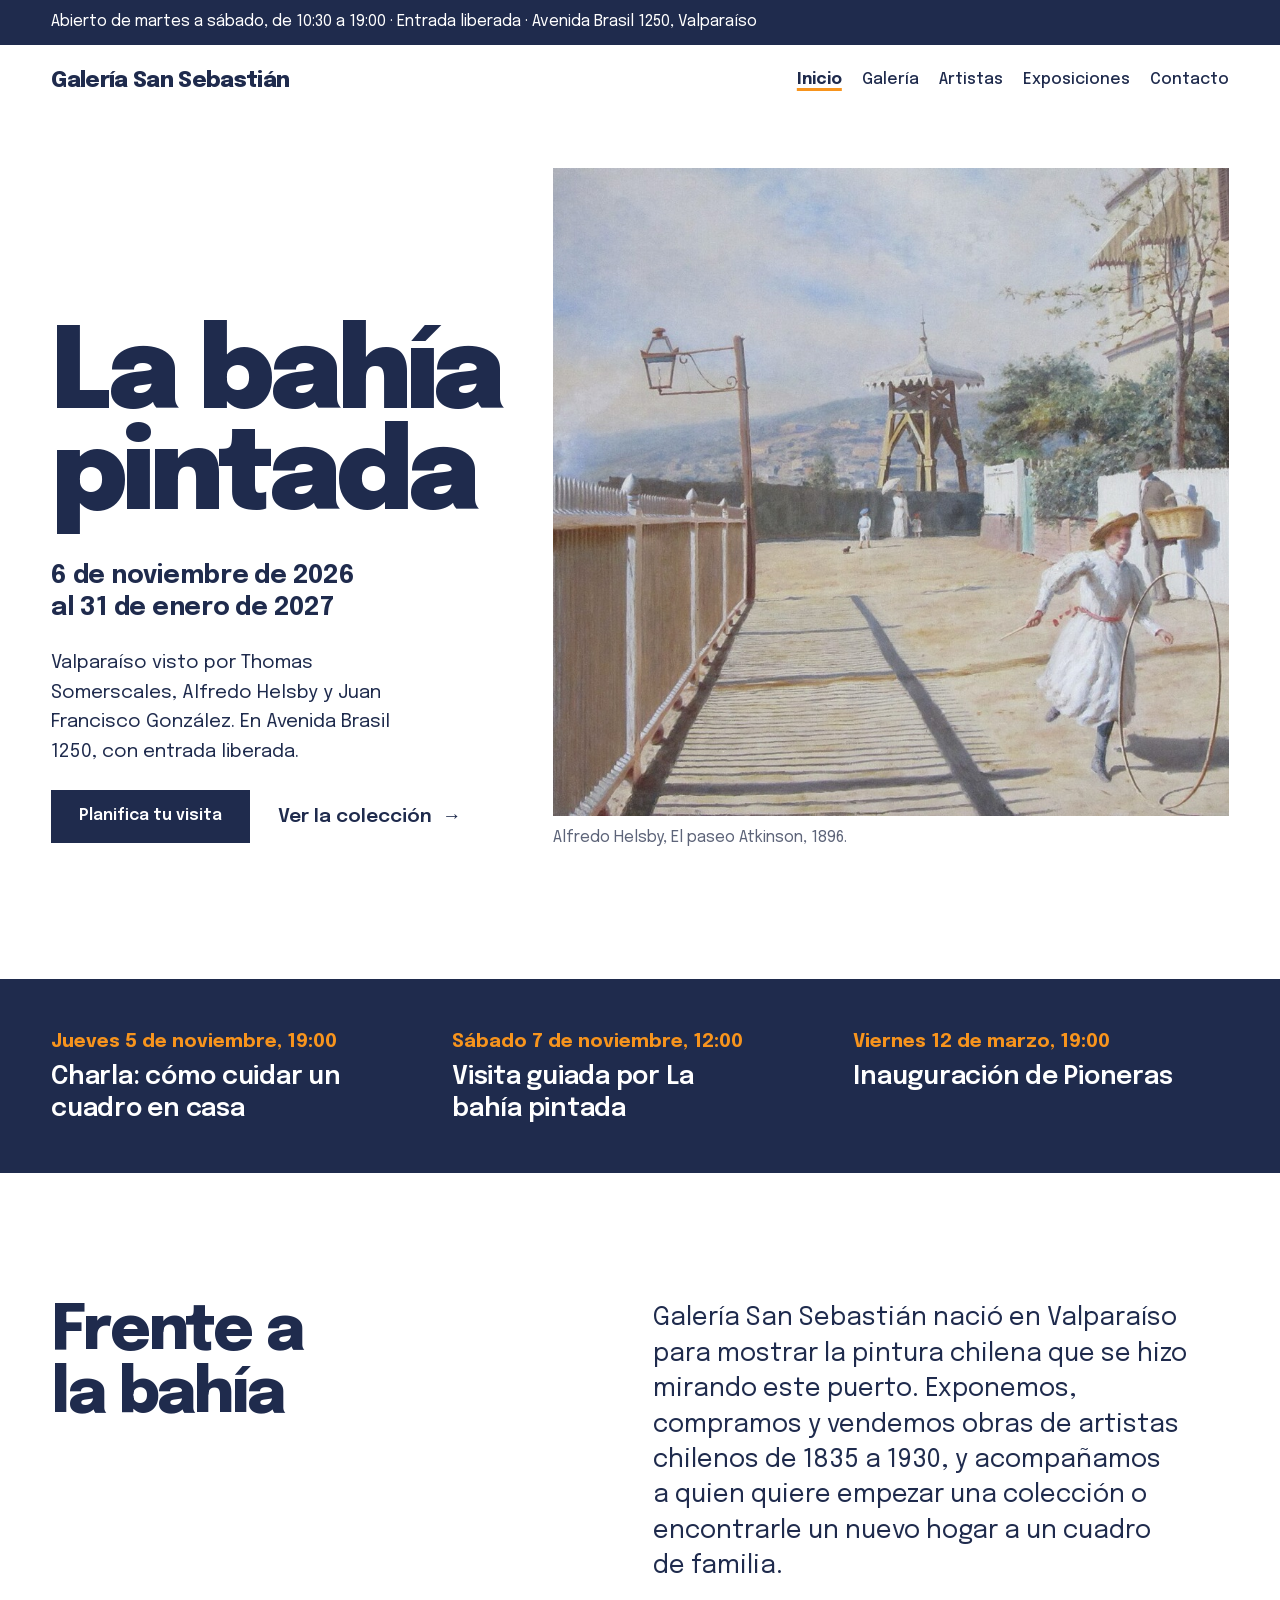
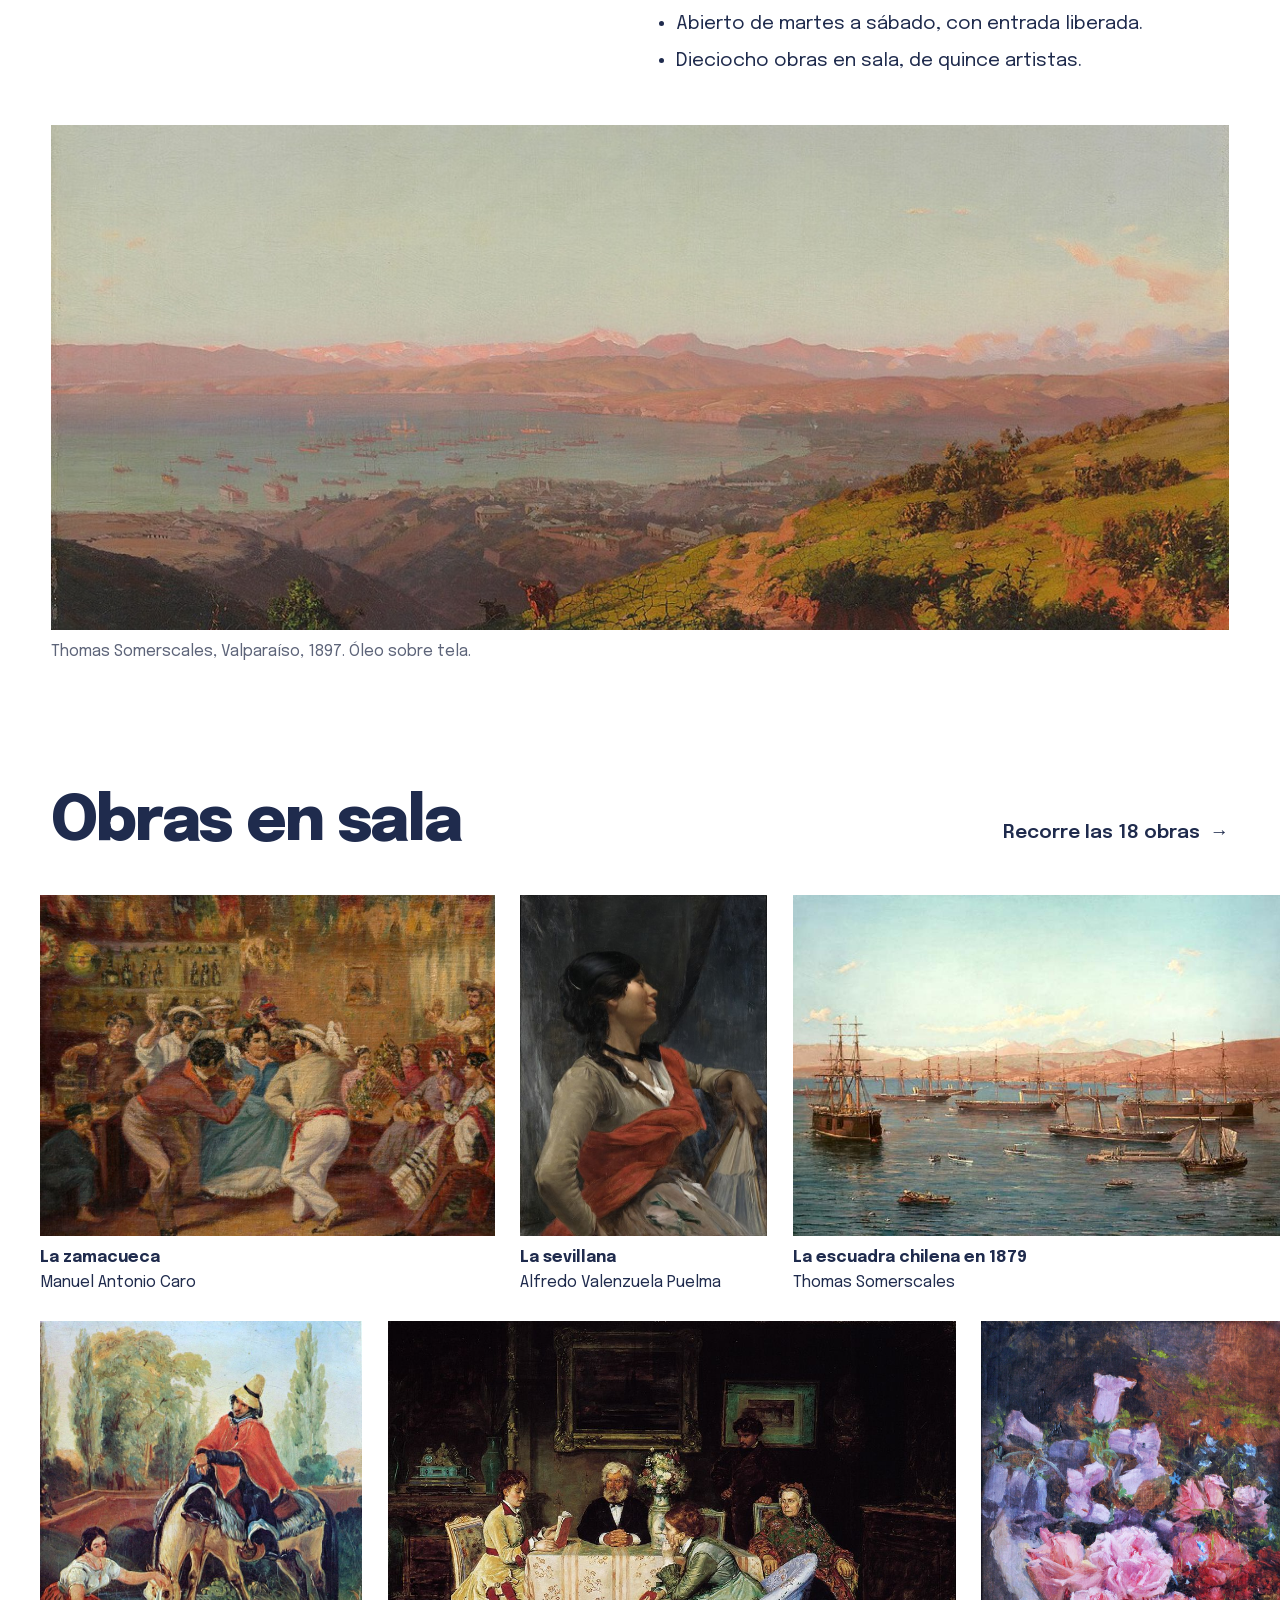
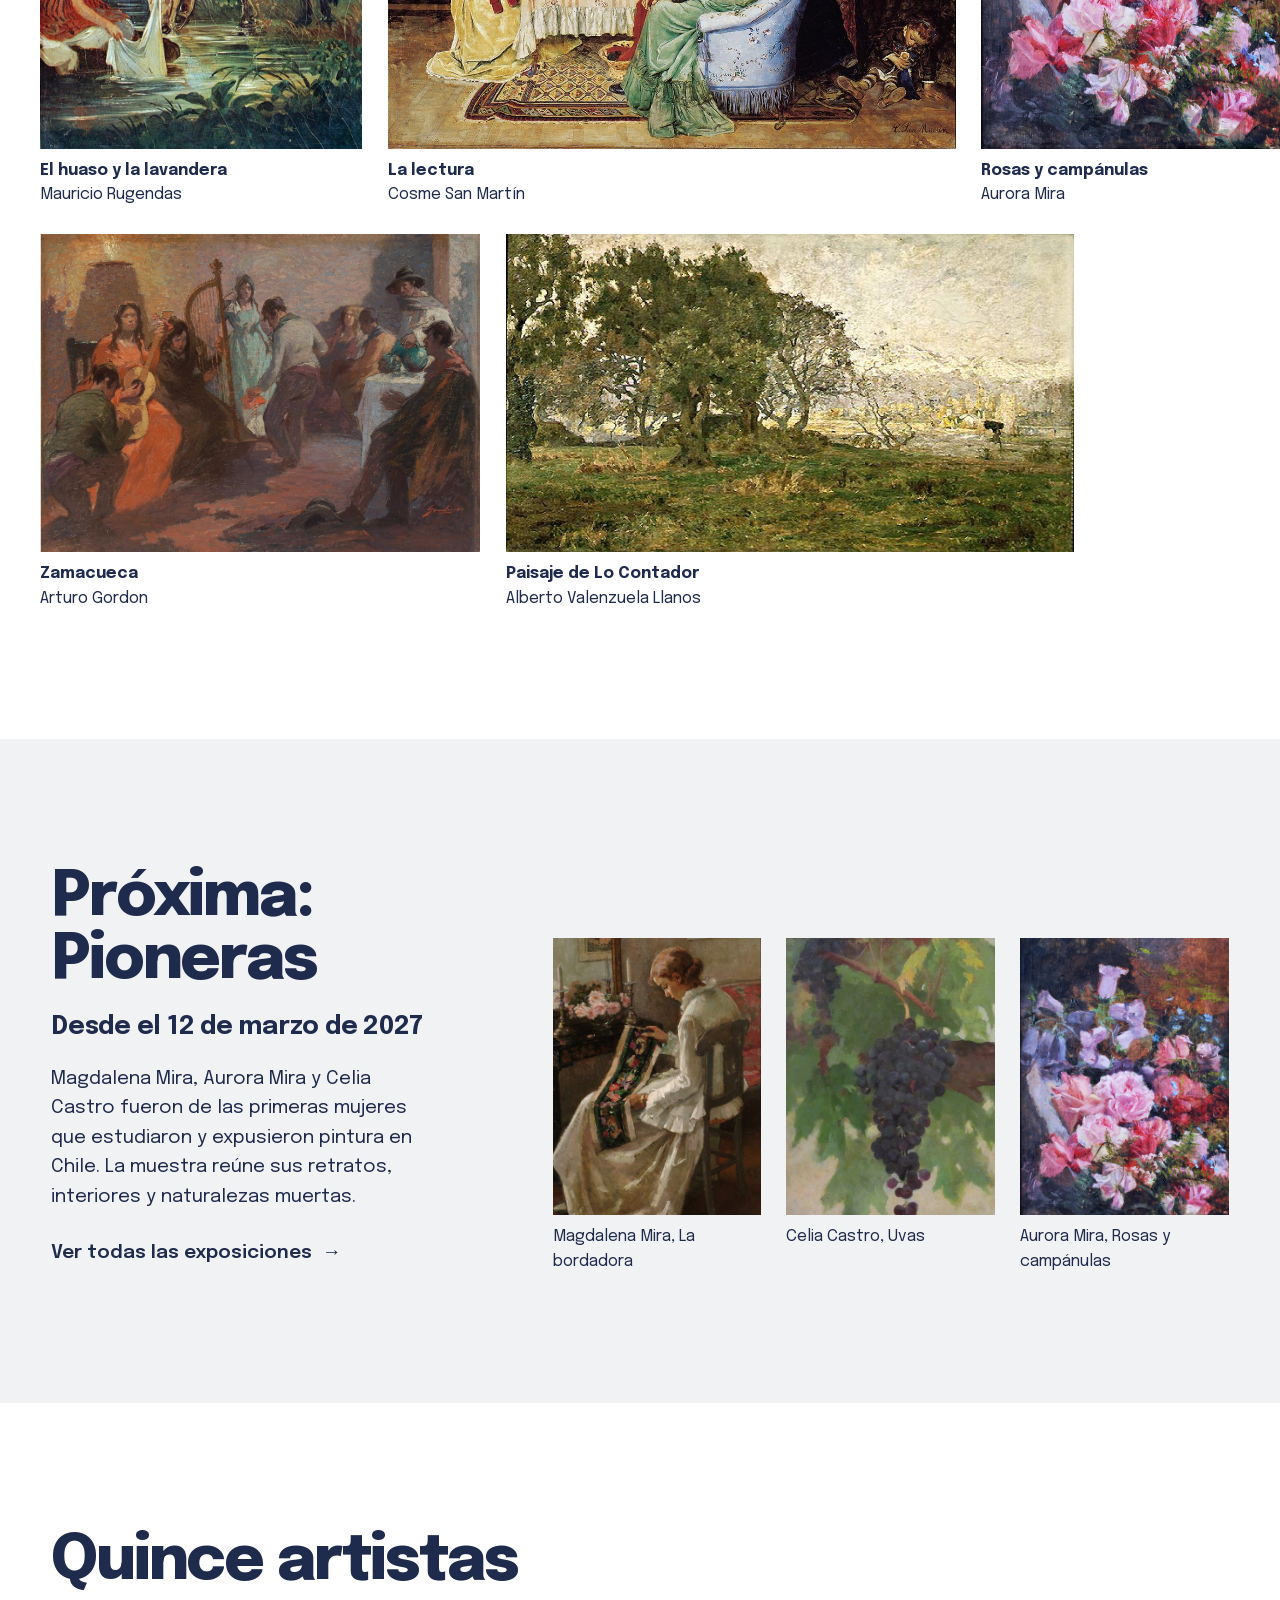
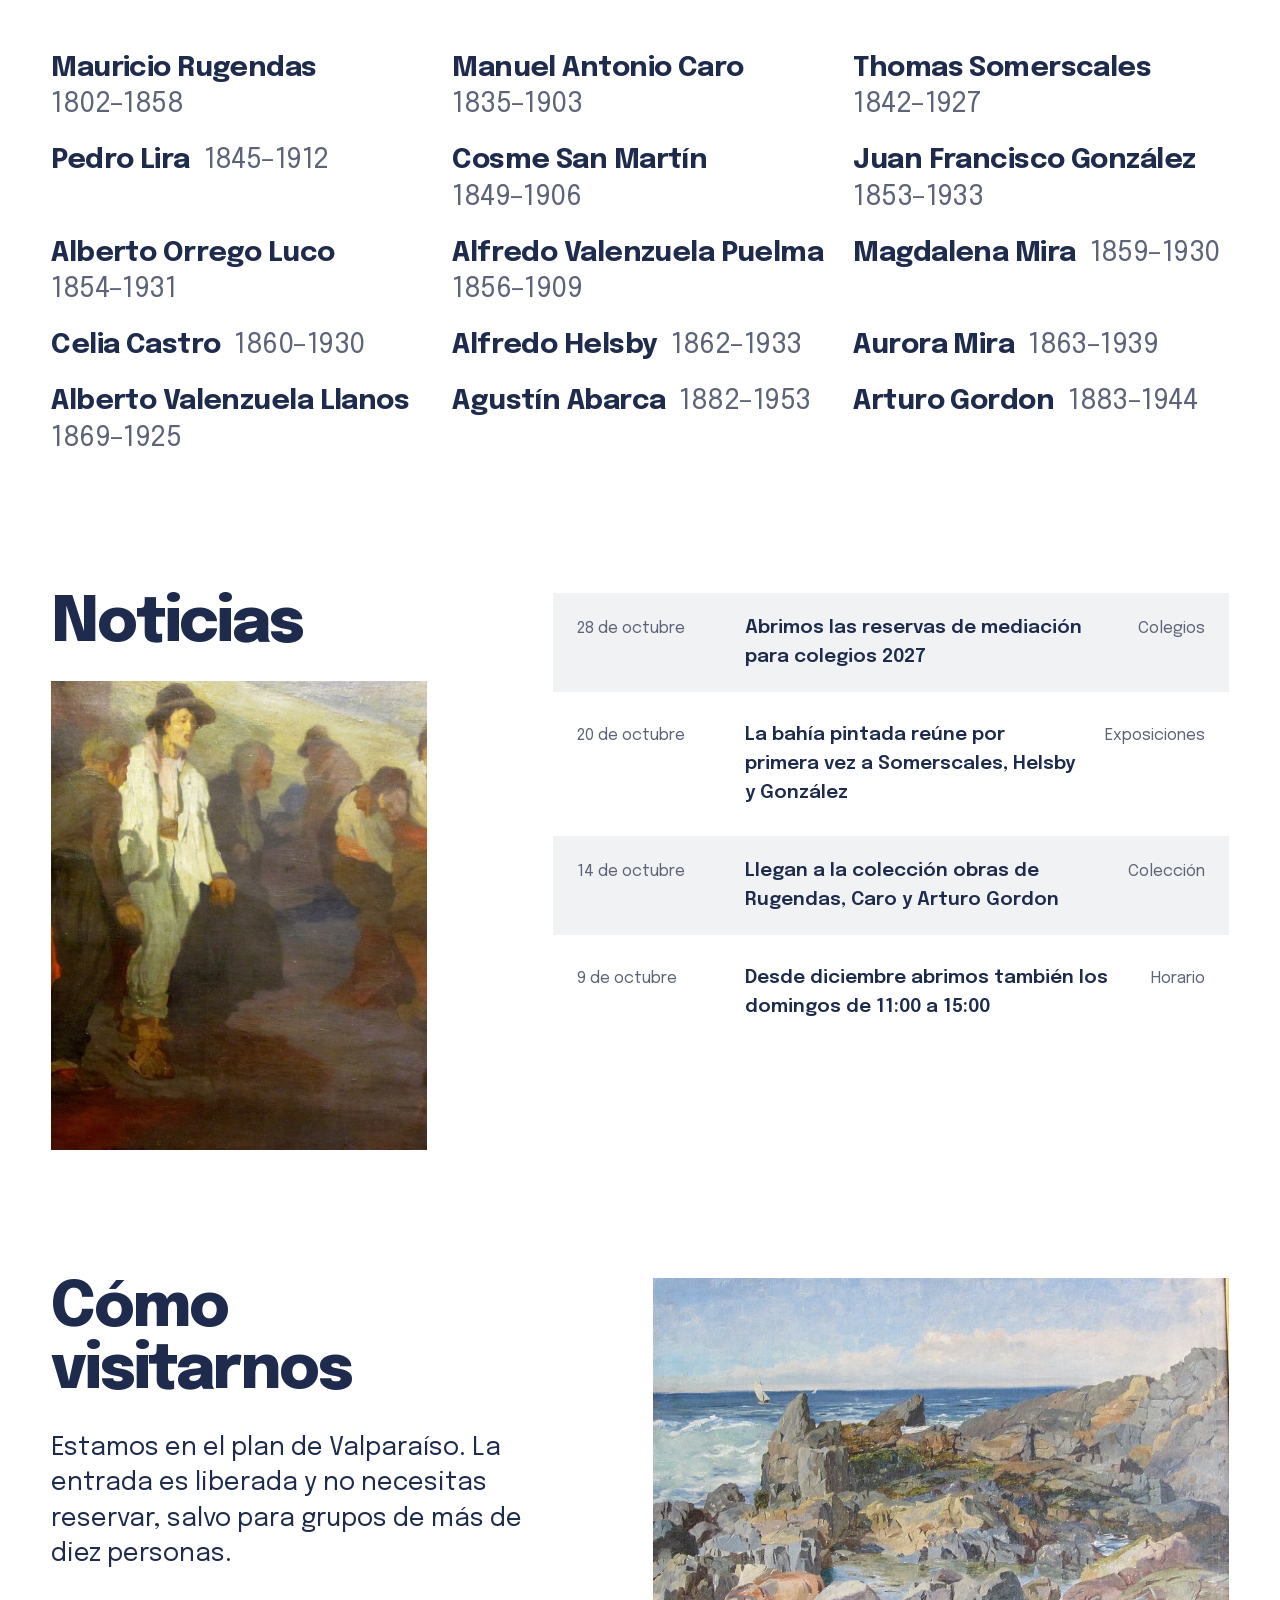
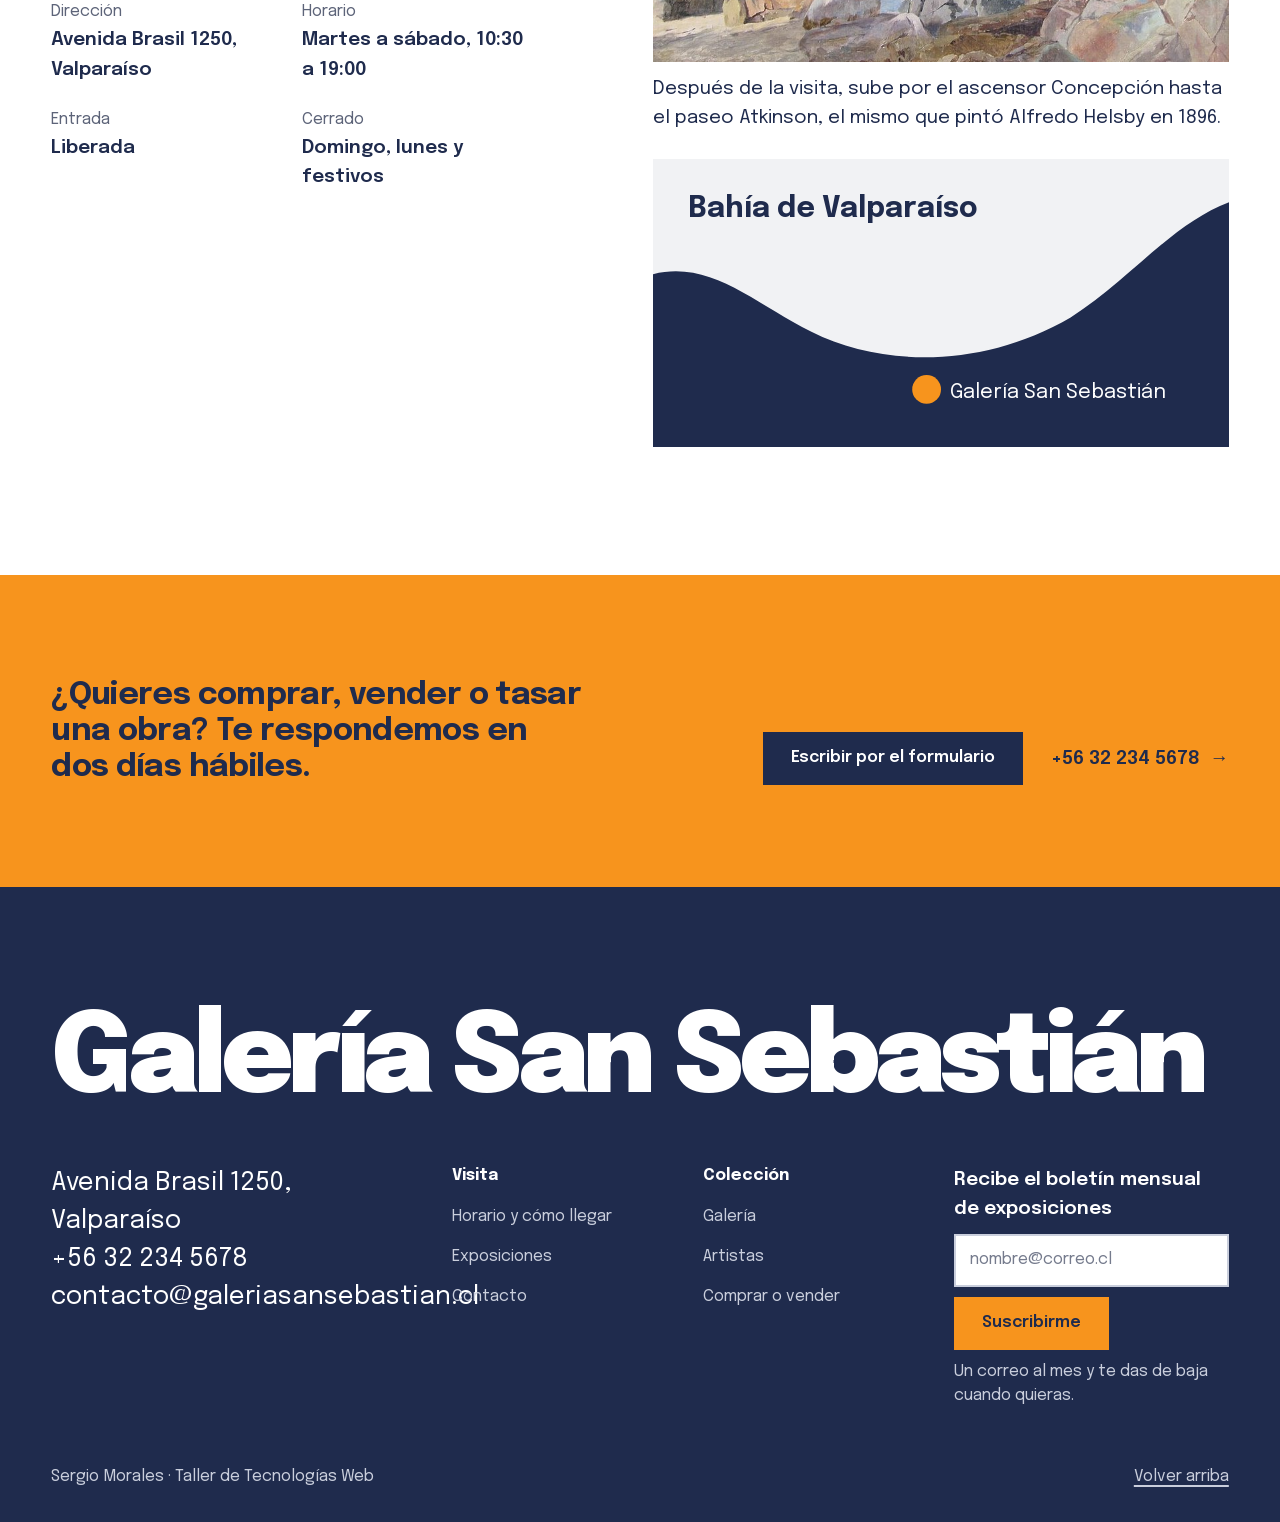
==== commit 7bbe2a7b: "feat: renombra a Galería San Sebastián y quita créditos y agenda" ====
--- a/index.html
+++ b/index.html
@@ -3,8 +3,8 @@
 <head>
   <meta charset="UTF-8">
   <meta name="viewport" content="width=device-width, initial-scale=1.0">
-  <meta name="description" content="Galería Aurora, galería de pintura chilena en Valparaíso. Exposición actual: La bahía pintada, con obras de Somerscales, Helsby y Juan Francisco González.">
-  <title>Galería Aurora | Inicio</title>
+  <meta name="description" content="Galería San Sebastián, galería de pintura chilena en Valparaíso. Exposición actual: La bahía pintada, con obras de Somerscales, Helsby y Juan Francisco González.">
+  <title>Galería San Sebastián | Inicio</title>
   <link rel="preload" href="fuentes/epilogue-variable.woff2" as="font" type="font/woff2" crossorigin>
   <link rel="stylesheet" href="css/estilos.css">
 </head>
@@ -14,7 +14,7 @@
   <p class="aviso">Abierto de martes a sábado, de 10:30 a 19:00 · Entrada liberada · Avenida Brasil 1250, Valparaíso</p>
 
   <header class="barra" id="arriba">
-    <a class="marca" href="index.html">Galería Aurora</a>
+    <a class="marca" href="index.html">Galería San Sebastián</a>
     <nav aria-label="Menú principal">
       <ul>
         <li><a href="index.html" aria-current="page">Inicio</a></li>
@@ -69,7 +69,7 @@
       <h2 id="quienes">Frente a la bahía</h2>
       <div class="intro-cuerpo">
         <p>
-          Galería Aurora nació en Valparaíso para mostrar la pintura chilena que se hizo mirando este puerto.
+          Galería San Sebastián nació en Valparaíso para mostrar la pintura chilena que se hizo mirando este puerto.
           Exponemos, compramos y vendemos obras de artistas chilenos de 1835 a 1930, y acompañamos a quien
           quiere empezar una colección o encontrarle un nuevo hogar a un cuadro de familia.
         </p>
@@ -251,7 +251,7 @@
             <path d="M0 200 L0 80 C40 70 70 100 110 120 C160 145 230 145 290 110 C330 85 360 45 400 30 L400 200 Z" fill="#1f2b4d"/>
             <circle cx="190" cy="160" r="10" fill="#f7941d"/>
             <text x="24" y="40" fill="#1f2b4d" font-size="20" font-weight="700" font-family="Epilogue, Arial, sans-serif">Bahía de Valparaíso</text>
-            <text x="210" y="166" fill="#ffffff" font-size="16" font-family="Epilogue, Arial, sans-serif">Galería Aurora</text>
+            <text x="206" y="166" fill="#ffffff" font-size="14" font-family="Epilogue, Arial, sans-serif">Galería San Sebastián</text>
           </svg>
         </div>
       </div>
@@ -268,20 +268,20 @@
   </main>
 
   <footer class="pie">
-    <p class="pie-nombre">Galería Aurora</p>
+    <p class="pie-nombre">Galería San Sebastián</p>
     <div class="pie-fila">
       <address class="pie-lugares">
         <a href="https://www.google.com/maps/search/?api=1&amp;query=Avenida+Brasil+1250+Valparaiso">Avenida Brasil 1250, Valparaíso</a><br>
         <a href="tel:+56322345678">+56 32 234 5678</a><br>
-        <a href="mailto:contacto@galeriaaurora.cl">contacto@galeriaaurora.cl</a>
+        <a href="mailto:contacto@galeriasansebastian.cl">contacto@galeriasansebastian.cl</a>
       </address>
       <div class="pie-cols">
         <div>
           <h2>Visita</h2>
           <ul>
             <li><a href="index.html#visita">Horario y cómo llegar</a></li>
-            <li><a href="exposiciones.html#agenda">Visitas guiadas</a></li>
             <li><a href="exposiciones.html">Exposiciones</a></li>
+            <li><a href="contacto.html">Contacto</a></li>
           </ul>
         </div>
         <div>
@@ -290,13 +290,6 @@
             <li><a href="galeria.html">Galería</a></li>
             <li><a href="artistas.html">Artistas</a></li>
             <li><a href="contacto.html#formulario">Comprar o vender</a></li>
-          </ul>
-        </div>
-        <div>
-          <h2>Información</h2>
-          <ul>
-            <li><a href="galeria.html#creditos">Créditos de imágenes</a></li>
-            <li><a href="contacto.html">Contacto</a></li>
           </ul>
         </div>
       </div>
--- a/css/estilos.css
+++ b/css/estilos.css
@@ -1,4 +1,4 @@
-/* Galería Aurora: hoja de estilos común a las cinco páginas.
+/* Galería San Sebastián: hoja de estilos común a las cinco páginas.
    Se escribe primero para celular y crece con dos quiebres: 760px y 1080px.
    El contenido nunca pasa de 1440px de ancho, aunque la pantalla sea más grande. */
 
@@ -835,24 +835,6 @@
   color: var(--accent-ink);
 }
 
-/* ---------- Créditos ---------- */
-.creditos {
-  padding-block: var(--section);
-  background: var(--surface);
-}
-
-.creditos ul {
-  columns: 1;
-  column-gap: var(--gap);
-  padding-left: 1.2em;
-  font-size: var(--step-small);
-}
-
-.creditos li {
-  break-inside: avoid;
-  margin-bottom: 8px;
-}
-
 /* ---------- Artistas ---------- */
 .nomina {
   padding-bottom: var(--section);
@@ -937,14 +919,6 @@
   display: grid;
   gap: 4px;
   padding-left: 1.2em;
-}
-
-.agenda {
-  padding-block: var(--section);
-}
-
-.agenda h3 {
-  margin-top: 24px;
 }
 
 /* ---------- Contacto y formulario ---------- */
@@ -1162,11 +1136,11 @@
 }
 
 .pie-nombre {
-  font-size: clamp(3rem, 12.4vw, 13.5rem);
+  font-size: clamp(2.75rem, 8.6vw, 9.5rem);
   font-weight: 900;
   line-height: 0.85;
   letter-spacing: -0.05em;
-  white-space: nowrap;
+  text-wrap: balance;
 }
 
 .pie-fila {
@@ -1291,8 +1265,6 @@
 
   .fila-obras li { flex-basis: calc(var(--r) * 240px); }
 
-  .creditos ul { columns: 2; }
-
   .nomina ul { grid-template-columns: repeat(2, minmax(0, 1fr)); }
 
   .artista img { grid-column: 1 / 6; }
@@ -1300,7 +1272,7 @@
 
   .campo-doble { grid-template-columns: 1fr 1fr; }
 
-  .pie-cols { grid-template-columns: repeat(3, minmax(0, 1fr)); }
+  .pie-cols { grid-template-columns: repeat(2, minmax(0, 1fr)); }
 
   .datos { grid-template-columns: repeat(4, minmax(0, 1fr)); }
 }
@@ -1337,8 +1309,6 @@
   .muro { columns: 3; }
 
   .fila-obras li { flex-basis: calc(var(--r) * 300px); }
-  .creditos h2 { grid-column: 1 / 5; }
-  .creditos ul { grid-column: 5 / 13; }
 
   .nomina ul { grid-template-columns: repeat(3, minmax(0, 1fr)); }
 
@@ -1348,9 +1318,6 @@
   .expo-actual img { grid-column: 1 / 8; }
   .expo-ficha { grid-column: 9 / 13; }
 
-  .agenda h2 { grid-column: 1 / 5; grid-row: 1 / span 4; }
-  .agenda h3,
-  .agenda .filas { grid-column: 5 / 13; }
 
   .formulario { grid-column: 1 / 8; }
   .datos-contacto { grid-column: 9 / 13; }
@@ -1408,6 +1375,8 @@
     .fila-obras li,
     .obra,
     .muro-nombres li,
+    .expo-ficha > *,
+    .expo-fotos figure,
     .filas li {
       animation: aparecer linear both;
       animation-timeline: view();
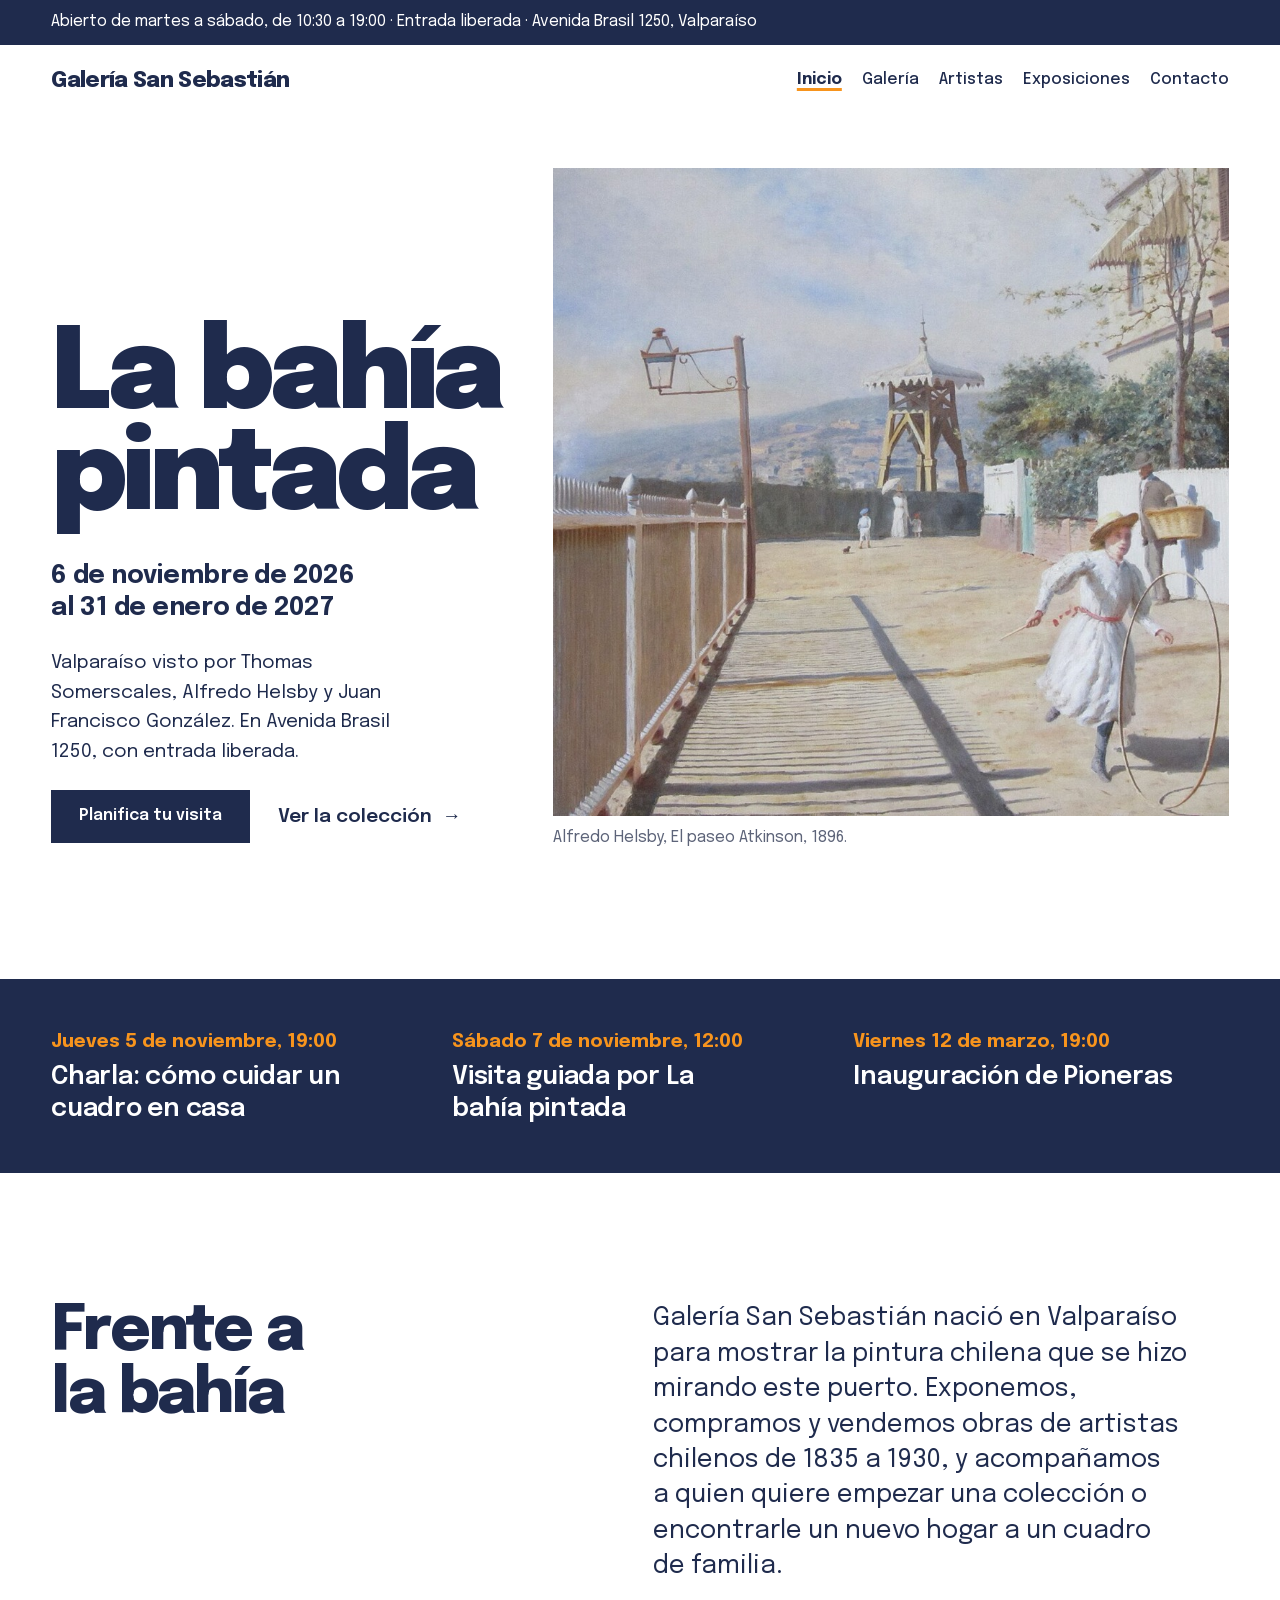
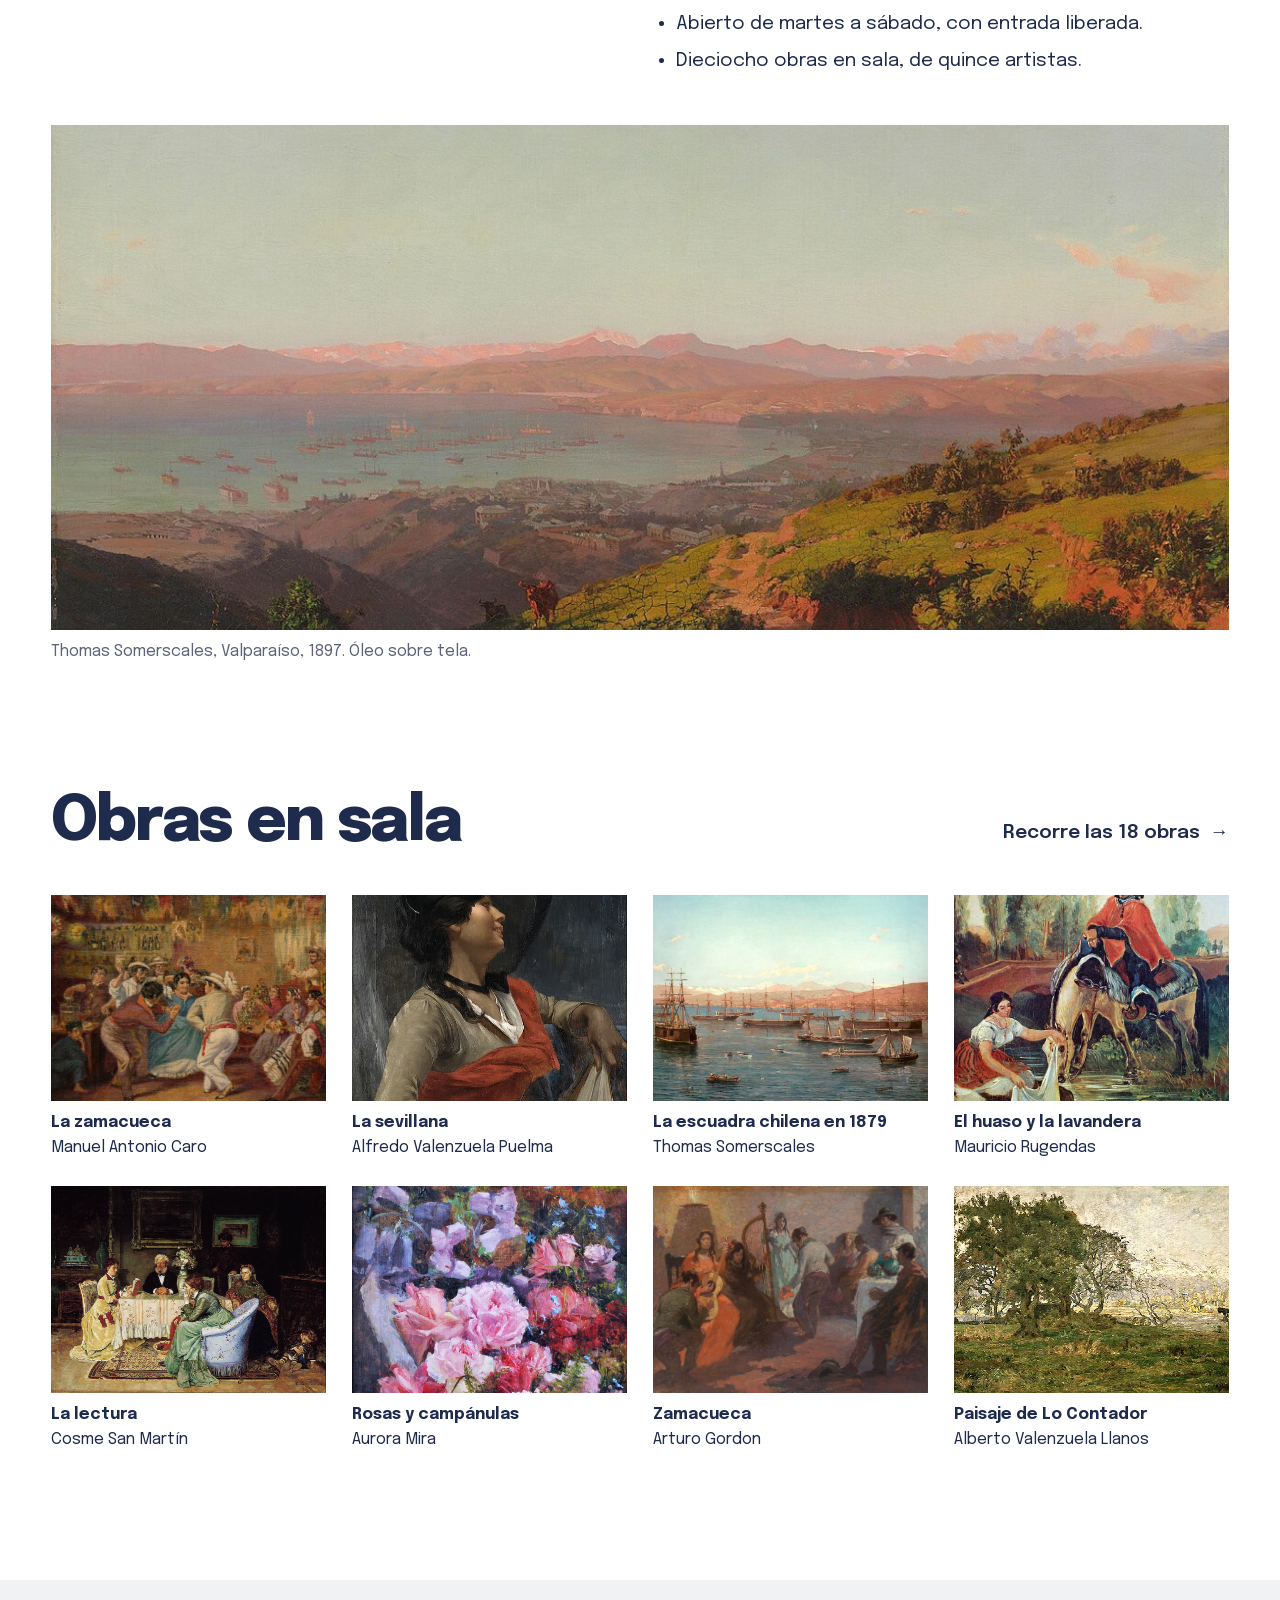
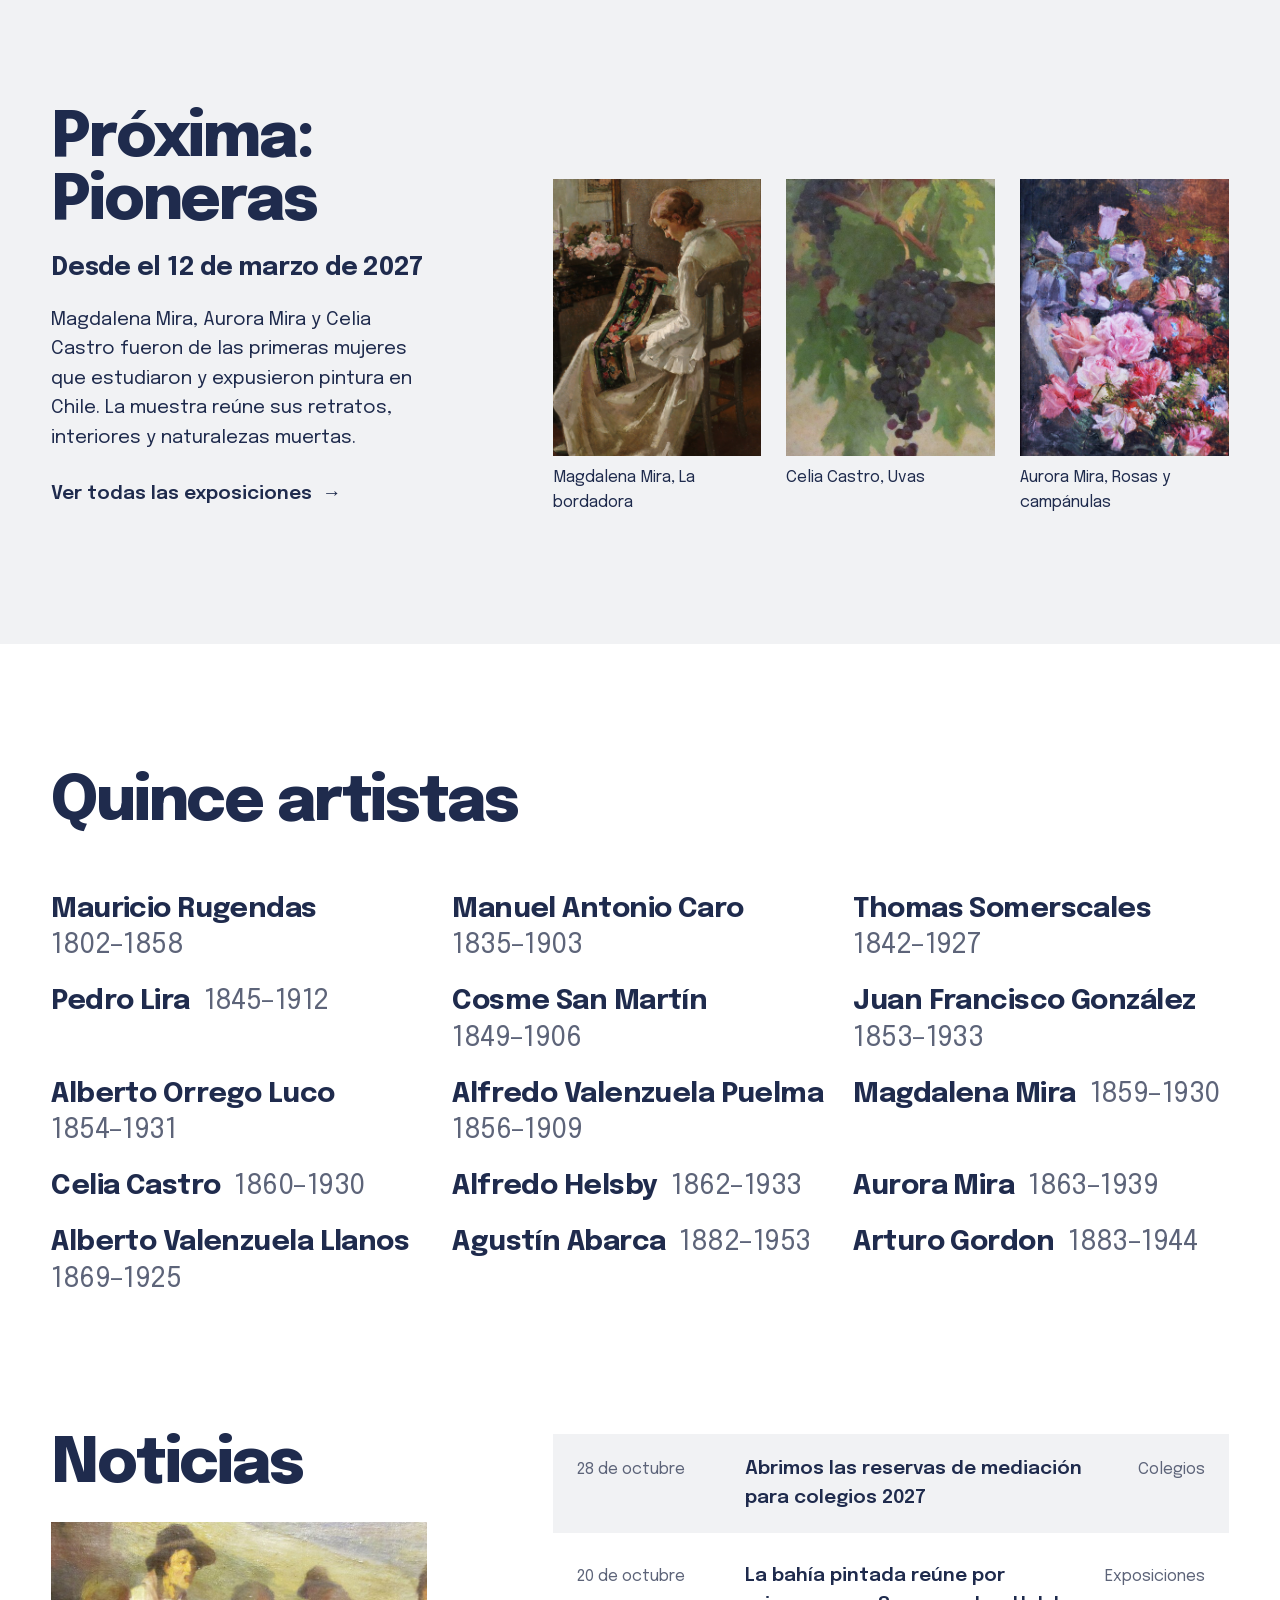
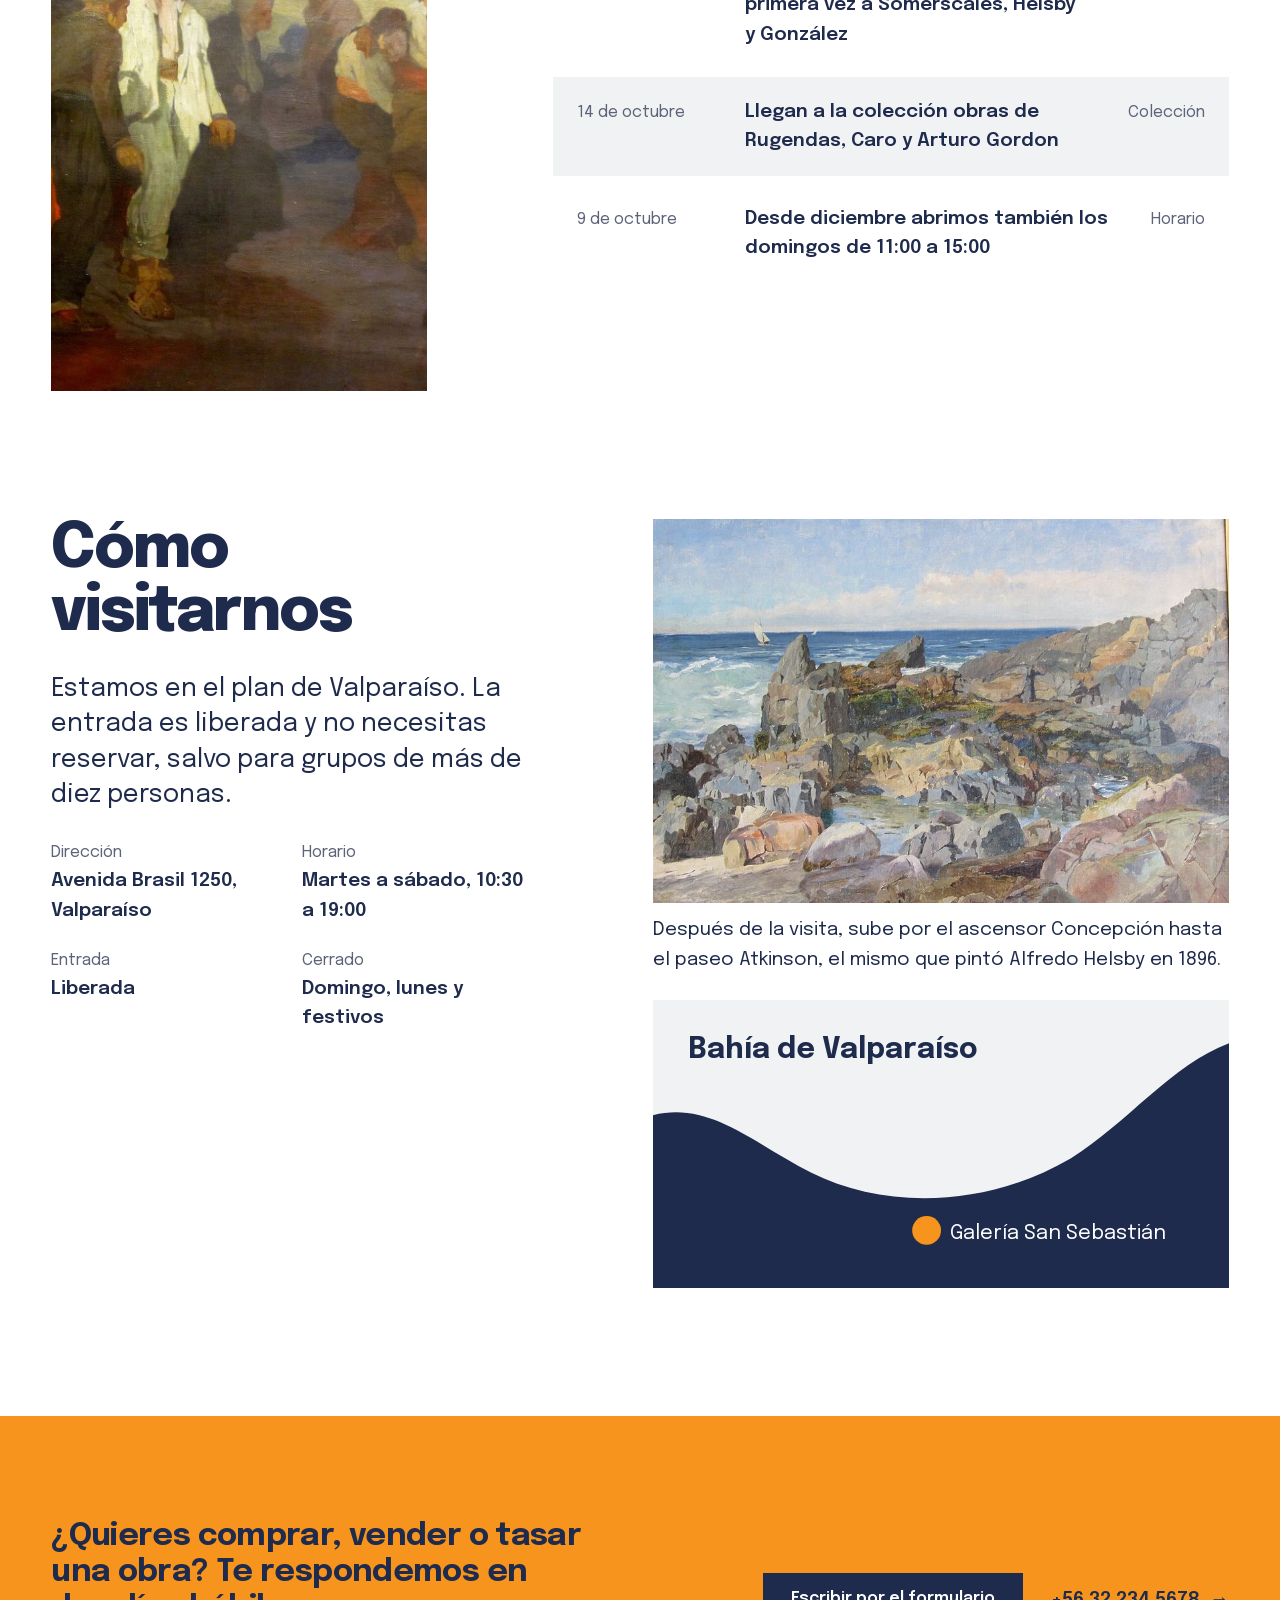
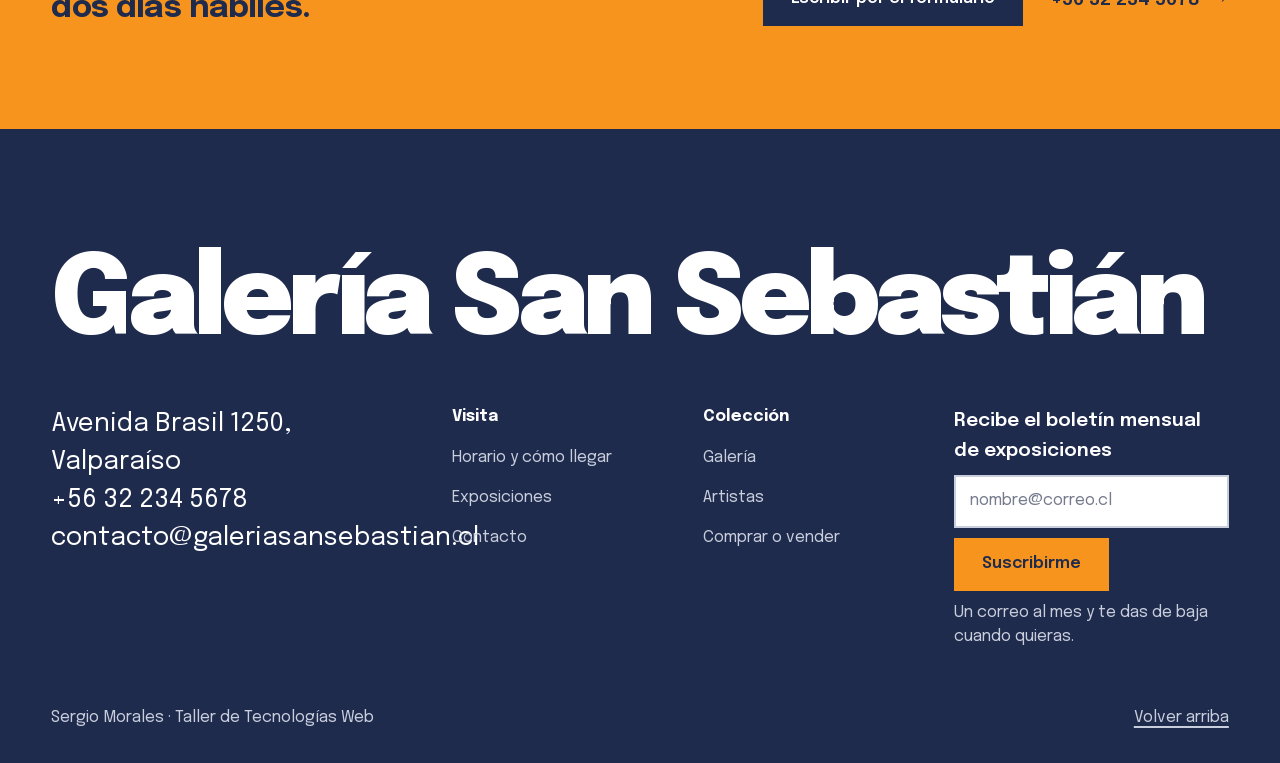
==== commit 56e2381f: "feat: rediseño como Galería San Sebastián con cinco páginas" ====
--- a/index.html
+++ b/index.html
@@ -65,7 +65,7 @@
     </section>
 
     <!-- Quiénes somos -->
-    <section class="intro grid entra" aria-labelledby="quienes">
+    <section class="intro grid" aria-labelledby="quienes">
       <h2 id="quienes">Frente a la bahía</h2>
       <div class="intro-cuerpo">
         <p>
@@ -87,63 +87,63 @@
 
     <!-- Obras en sala: carrusel que se desliza de lado -->
     <section class="en-sala" aria-labelledby="titulo-sala">
-      <div class="grid entra">
+      <div class="grid">
         <div class="acciones">
           <h2 id="titulo-sala">Obras en sala</h2>
           <a class="enlace-flecha" href="galeria.html">Recorre las 18 obras</a>
         </div>
       </div>
-      <ul class="fila-obras">
-        <li style="--r: 1.333">
+      <ul class="obras-sala">
+        <li>
           <a href="galeria.html#zamacueca-caro">
             <img src="img/caro-zamacueca.jpg" width="800" height="600" loading="lazy"
               alt="La zamacueca, de Manuel Antonio Caro: parejas bailan en una fonda llena de gente, con banderas y botellas al fondo">
           </a>
           <p><strong>La zamacueca</strong>Manuel Antonio Caro</p>
         </li>
-        <li style="--r: 0.725">
+        <li>
           <a href="galeria.html#sevillana">
             <img src="img/valenzuela-puelma-sevillana.jpg" width="522" height="720" loading="lazy"
               alt="La sevillana, de Alfredo Valenzuela Puelma: una mujer con chal rojo mira hacia arriba con un abanico en la mano">
           </a>
           <p><strong>La sevillana</strong>Alfredo Valenzuela Puelma</p>
         </li>
-        <li style="--r: 1.428">
+        <li>
           <a href="galeria.html#escuadra">
             <img src="img/somerscales-escuadra.jpg" width="928" height="650" loading="lazy"
               alt="La escuadra chilena en 1879 en Valparaíso, de Thomas Somerscales: buques de guerra y veleros anclados en la bahía con los cerros al fondo">
           </a>
           <p><strong>La escuadra chilena en 1879</strong>Thomas Somerscales</p>
         </li>
-        <li style="--r: 0.754">
+        <li>
           <a href="galeria.html#huaso">
             <img src="img/rugendas-huaso-lavandera.jpg" width="772" height="1024" loading="lazy"
               alt="El huaso y la lavandera, de Mauricio Rugendas: un huaso de manta roja a caballo conversa con una mujer que lava ropa en un estero">
           </a>
           <p><strong>El huaso y la lavandera</strong>Mauricio Rugendas</p>
         </li>
-        <li style="--r: 1.328">
+        <li>
           <a href="galeria.html#lectura">
             <img src="img/san-martin-lectura.jpg" width="1040" height="783" loading="lazy"
               alt="La lectura, de Cosme San Martín: una familia reunida alrededor de una mesa en un salón escucha a una joven que lee">
           </a>
           <p><strong>La lectura</strong>Cosme San Martín</p>
         </li>
-        <li style="--r: 0.699">
+        <li>
           <a href="galeria.html#rosas">
             <img src="img/aurora-mira-rosas.jpg" width="900" height="1287" loading="lazy"
               alt="Rosas y campánulas, de Aurora Mira: un ramo de rosas rosadas y rojas con campánulas lilas sobre un fondo oscuro">
           </a>
           <p><strong>Rosas y campánulas</strong>Aurora Mira</p>
         </li>
-        <li style="--r: 1.384">
+        <li>
           <a href="galeria.html#zamacueca-gordon">
             <img src="img/gordon-zamacueca.jpg" width="1200" height="867" loading="lazy"
               alt="Zamacueca, de Arturo Gordon: músicos con arpa y guitarra tocan mientras una pareja baila en un patio">
           </a>
           <p><strong>Zamacueca</strong>Arturo Gordon</p>
         </li>
-        <li style="--r: 1.786">
+        <li>
           <a href="galeria.html#lo-contador">
             <img src="img/valenzuela-llanos-lo-contador.jpg" width="652" height="365" loading="lazy"
               alt="Paisaje de Lo Contador, de Alberto Valenzuela Llanos: árboles frondosos sobre un prado verde bajo un cielo nublado">
@@ -154,7 +154,7 @@
     </section>
 
     <!-- Próxima exposición -->
-    <section class="expo-proxima grid entra" aria-labelledby="titulo-proxima">
+    <section class="expo-proxima grid" aria-labelledby="titulo-proxima">
       <div class="expo-proxima-texto">
         <h2 id="titulo-proxima">Próxima: Pioneras</h2>
         <p class="portada-fecha">Desde el 12 de marzo de 2027</p>
@@ -181,7 +181,7 @@
     </section>
 
     <!-- Artistas: los nombres como un muro -->
-    <section class="muro-nombres grid entra" aria-labelledby="titulo-artistas">
+    <section class="muro-nombres grid" aria-labelledby="titulo-artistas">
       <h2 id="titulo-artistas">Quince artistas</h2>
       <ul>
         <li><a href="artistas.html#rugendas">Mauricio Rugendas <span>1802–1858</span></a></li>
@@ -203,7 +203,7 @@
     </section>
 
     <!-- Noticias -->
-    <section class="noticias grid entra" aria-labelledby="titulo-noticias">
+    <section class="noticias grid" aria-labelledby="titulo-noticias">
       <h2 id="titulo-noticias">Noticias</h2>
       <img class="noticias-foto" src="img/gordon-rina.jpg" width="1280" height="960" loading="lazy"
         alt="La riña, de Arturo Gordon: un grupo de hombres y mujeres rodea a dos que discuten, en tonos rojos y ocres">
@@ -216,7 +216,7 @@
     </section>
 
     <!-- Visita -->
-    <section class="visita grid entra" id="visita" aria-labelledby="titulo-visita">
+    <section class="visita grid" id="visita" aria-labelledby="titulo-visita">
       <div class="visita-texto">
         <h2 id="titulo-visita">Cómo visitarnos</h2>
         <p class="visita-lead">Estamos en el plan de Valparaíso. La entrada es liberada y no necesitas reservar, salvo para grupos de más de diez personas.</p>
--- a/css/estilos.css
+++ b/css/estilos.css
@@ -372,8 +372,7 @@
   object-fit: cover;
 }
 
-/* ---------- Obras en sala: filas justificadas ----------
-   Cada obra crece según su proporción (--r = ancho / alto), así todas las de una fila quedan del mismo alto. */
+/* ---------- Obras en sala: grilla de miniaturas ---------- */
 .en-sala {
   padding-top: var(--section);
 }
@@ -391,47 +390,37 @@
   align-items: end;
 }
 
-.fila-obras {
-  display: flex;
-  flex-wrap: wrap;
+.obras-sala {
+  display: grid;
+  grid-template-columns: repeat(2, 1fr);
   gap: var(--gap);
   margin-top: 40px;
+  padding: 0 var(--gutter);
   list-style: none;
 }
 
-.fila-obras::after {
-  content: "";
-  flex-grow: 999;
-}
-
-.fila-obras li {
-  flex: calc(var(--r) * 100) 1 calc(var(--r) * 140px);
-}
-
-.fila-obras a {
+.obras-sala a {
   display: block;
   overflow: hidden;
-  background: var(--surface);
-}
-
-.fila-obras img {
+}
+
+.obras-sala img {
   width: 100%;
-  aspect-ratio: var(--r);
+  aspect-ratio: 4 / 3;
   object-fit: cover;
-  transition: transform 600ms var(--ease);
-}
-
-.fila-obras a:hover img,
-.fila-obras a:focus-visible img {
+  transition: transform 300ms;
+}
+
+.obras-sala a:hover img {
   transform: scale(1.04);
 }
 
-.fila-obras p {
+.obras-sala p {
   margin-top: 10px;
   font-size: var(--step-small);
 }
 
-.fila-obras strong {
+.obras-sala strong {
   display: block;
   font-weight: 700;
 }
@@ -635,69 +624,9 @@
   line-height: 1.4;
 }
 
-/* ---------- Galería: filtros por sala ---------- */
+/* ---------- Galería ---------- */
 .coleccion {
   padding-bottom: var(--section);
-}
-
-.filtros {
-  display: flex;
-  flex-wrap: wrap;
-  gap: 10px;
-  margin: 0;
-  padding: 0;
-  border: 0;
-}
-
-.filtros input {
-  position: absolute;
-  opacity: 0;
-  pointer-events: none;
-}
-
-.filtros label {
-  display: inline-flex;
-  align-items: center;
-  gap: 10px;
-  min-height: 48px;
-  padding: 10px 22px;
-  border-radius: 999px;
-  background: var(--surface);
-  font-size: var(--step-small);
-  font-weight: 600;
-  cursor: pointer;
-  transition: background-color 200ms var(--ease), color 200ms var(--ease);
-}
-
-.filtros label span {
-  font-weight: 400;
-  color: var(--muted);
-}
-
-.filtros label:hover {
-  background: #e3e6eb;
-}
-
-.filtros input:checked + label {
-  background: var(--ink);
-  color: var(--bg);
-}
-
-.filtros input:checked + label span {
-  color: var(--on-dark-muted);
-}
-
-.filtros input:focus-visible + label {
-  outline: 3px solid var(--accent);
-  outline-offset: 3px;
-}
-
-/* Cada radio muestra solo las obras de su sala; "Todas" no oculta nada */
-.coleccion:has(#f-bahia:checked) .obra:not([data-sala="bahia"]),
-.coleccion:has(#f-costumbres:checked) .obra:not([data-sala="costumbres"]),
-.coleccion:has(#f-figuras:checked) .obra:not([data-sala="figuras"]),
-.coleccion:has(#f-naturaleza:checked) .obra:not([data-sala="naturaleza"]) {
-  display: none;
 }
 
 /* ---------- Galería: muro tipo mosaico ---------- */
@@ -1095,6 +1024,7 @@
 }
 
 .datos-contacto address {
+  overflow-wrap: anywhere;
   display: grid;
   gap: 8px;
   font-size: var(--step-lead);
@@ -1263,7 +1193,7 @@
 
   .muro { columns: 2; }
 
-  .fila-obras li { flex-basis: calc(var(--r) * 240px); }
+  .obras-sala { grid-template-columns: repeat(3, 1fr); }
 
   .nomina ul { grid-template-columns: repeat(2, minmax(0, 1fr)); }
 
@@ -1308,7 +1238,7 @@
 
   .muro { columns: 3; }
 
-  .fila-obras li { flex-basis: calc(var(--r) * 300px); }
+  .obras-sala { grid-template-columns: repeat(4, 1fr); }
 
   .nomina ul { grid-template-columns: repeat(3, minmax(0, 1fr)); }
 
@@ -1332,74 +1262,9 @@
   .muro { columns: 4; }
 }
 
-/* ---------- Movimiento (sin JavaScript) ---------- */
+/* ---------- Desplazamiento suave al usar los enlaces internos ---------- */
 @media (prefers-reduced-motion: no-preference) {
   html {
     scroll-behavior: smooth;
   }
-
-  .portada h1,
-  .cabecera h1 {
-    animation: subir 900ms var(--ease) both;
-  }
-
-  .portada-texto > :not(h1),
-  .cabecera p {
-    animation: aparecer 800ms var(--ease) 200ms both;
-  }
-
-  .portada-foto {
-    overflow: hidden;
-    animation: aparecer 900ms var(--ease) 120ms both;
-  }
-
-  .portada-foto img,
-  .panorama img,
-  .visita-foto img {
-    animation: deriva 24s ease-in-out infinite alternate;
-  }
-
-  .panorama,
-  .visita-foto {
-    overflow: hidden;
-  }
-
-  .visor:target figure {
-    animation: aparecer 400ms var(--ease) both;
-  }
-
-  @supports (animation-timeline: view()) {
-    .entra > *,
-    .formulario > *,
-    .datos-contacto > *,
-    .fila-obras li,
-    .obra,
-    .muro-nombres li,
-    .expo-ficha > *,
-    .expo-fotos figure,
-    .filas li {
-      animation: aparecer linear both;
-      animation-timeline: view();
-      animation-range: entry 0% entry 55%;
-    }
-
-    .entra > :nth-child(2) { animation-range: entry 8% entry 63%; }
-    .entra > :nth-child(3) { animation-range: entry 16% entry 71%; }
-    .entra > :nth-child(4) { animation-range: entry 24% entry 79%; }
-  }
-}
-
-@keyframes subir {
-  from { opacity: 0; transform: translateY(32px); }
-  to { opacity: 1; transform: translateY(0); }
-}
-
-@keyframes aparecer {
-  from { opacity: 0; transform: translateY(24px); }
-  to { opacity: 1; transform: translateY(0); }
-}
-
-@keyframes deriva {
-  from { transform: scale(1); }
-  to { transform: scale(1.06); }
-}
+}
